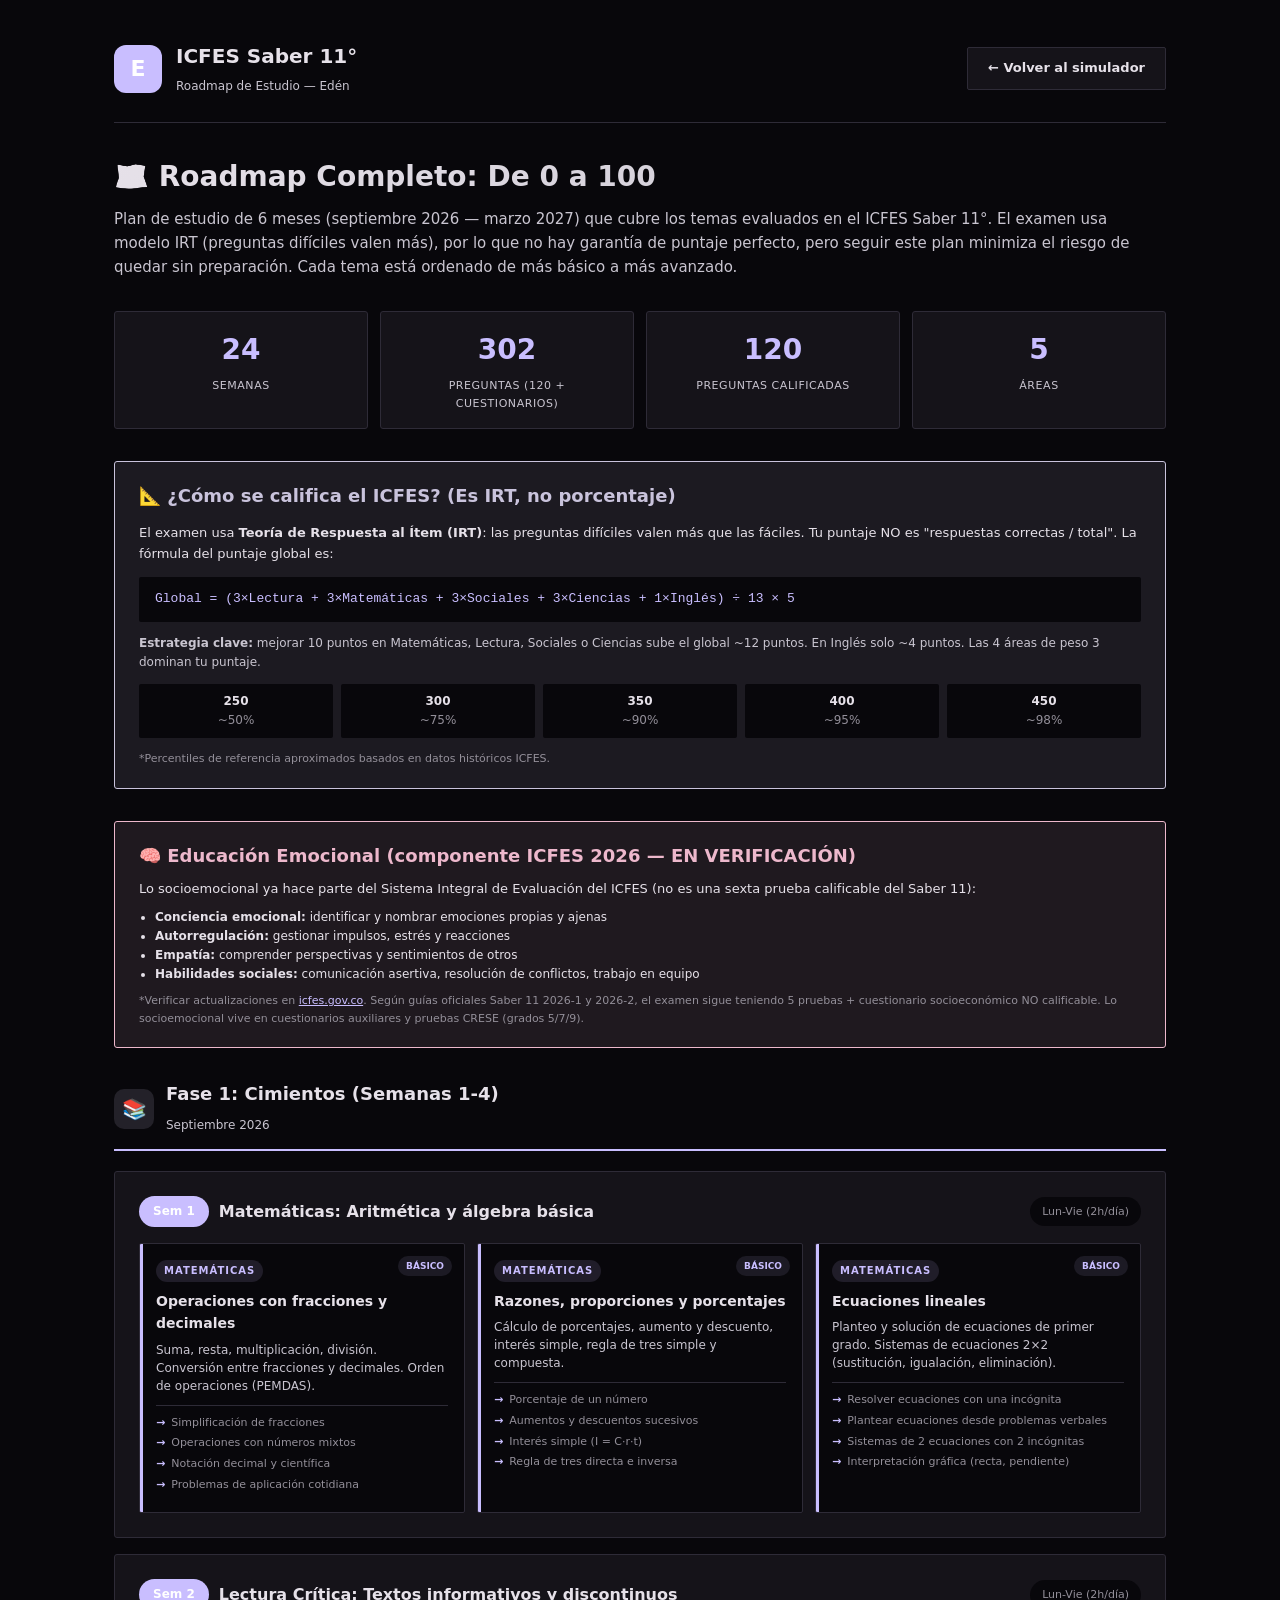
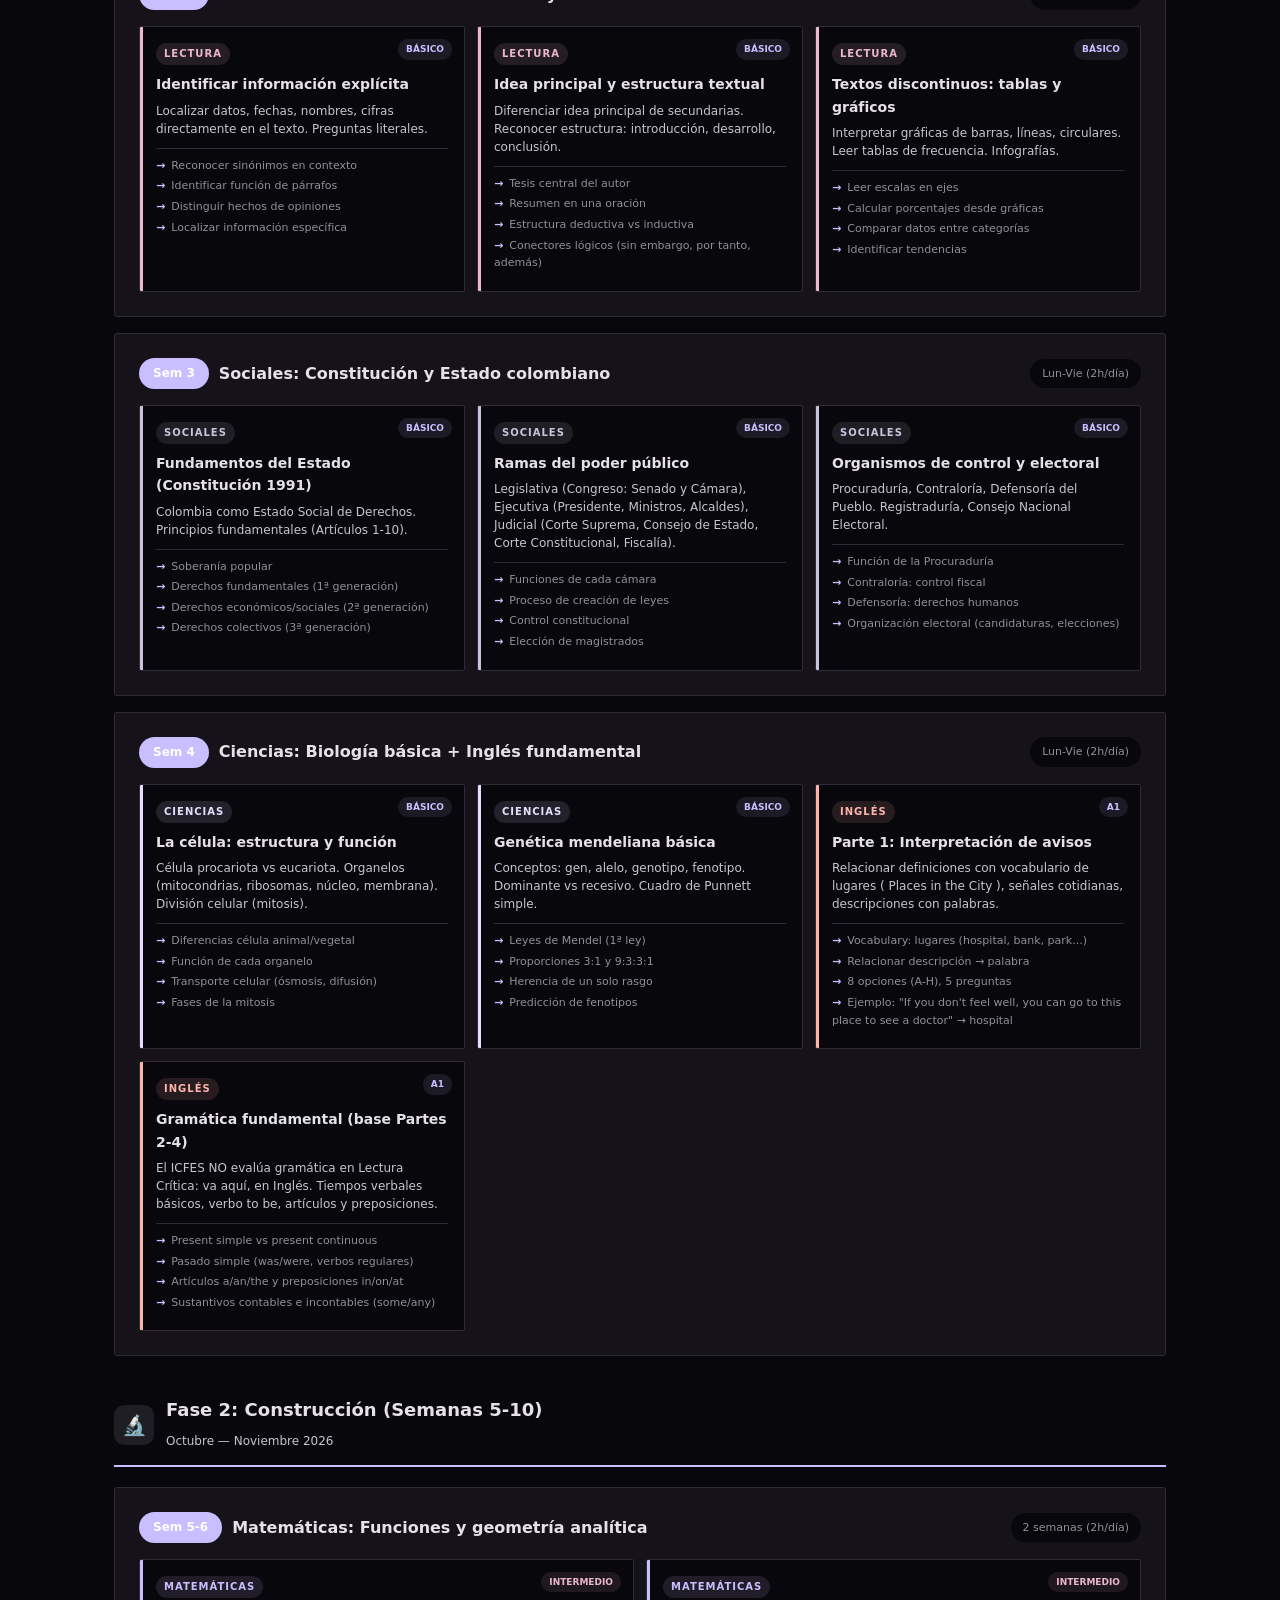
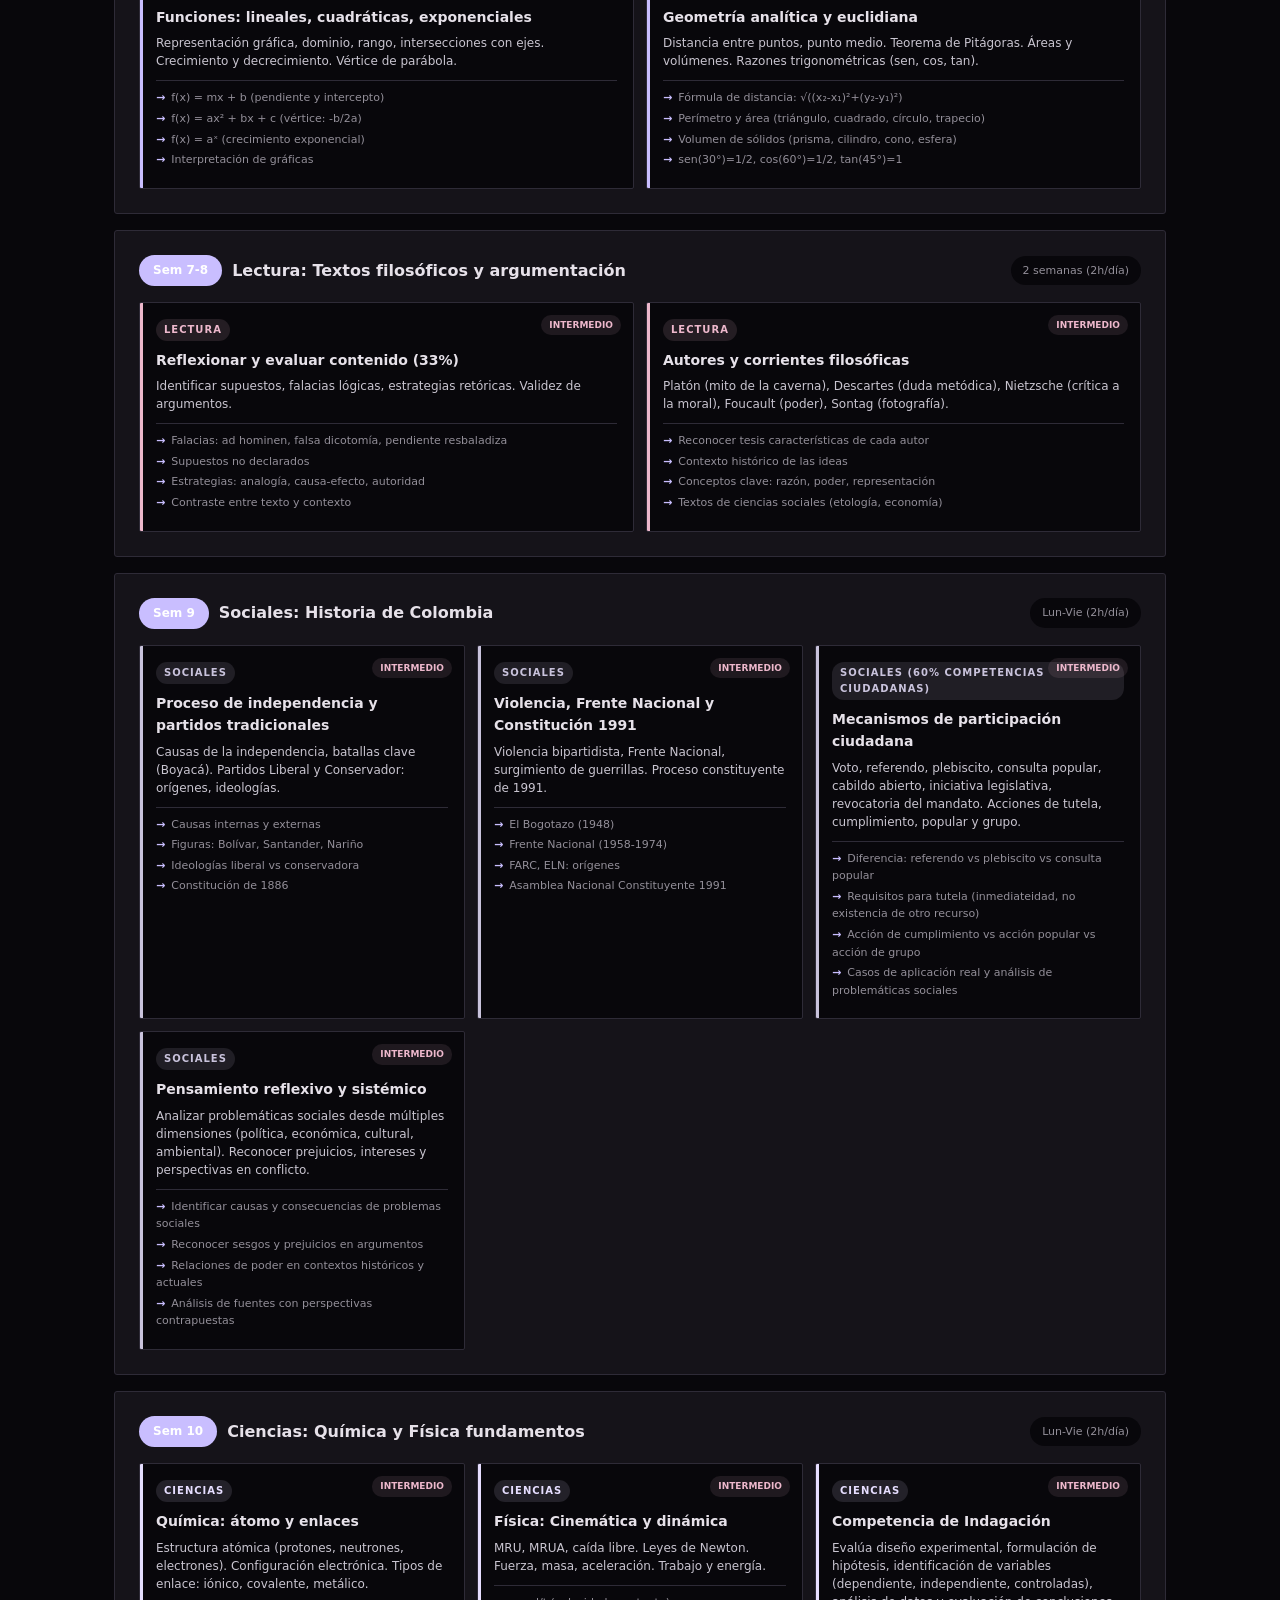
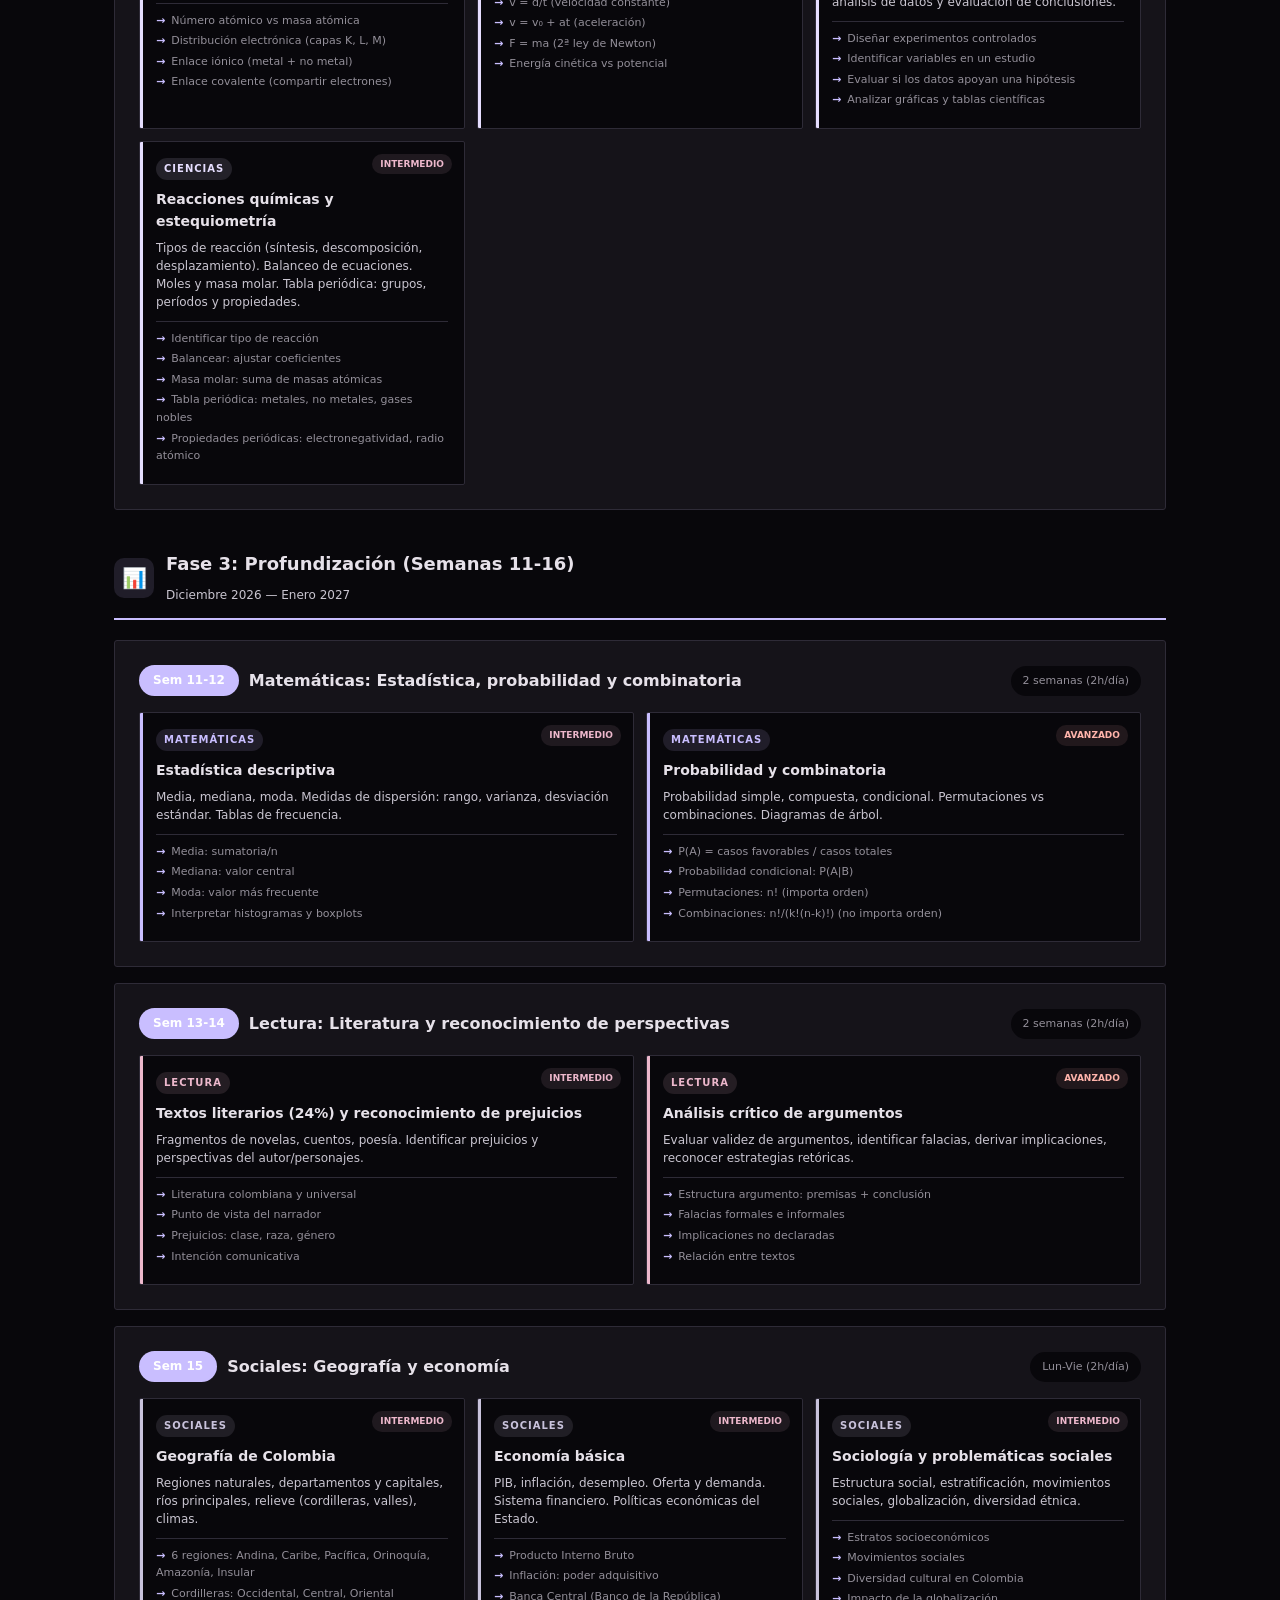
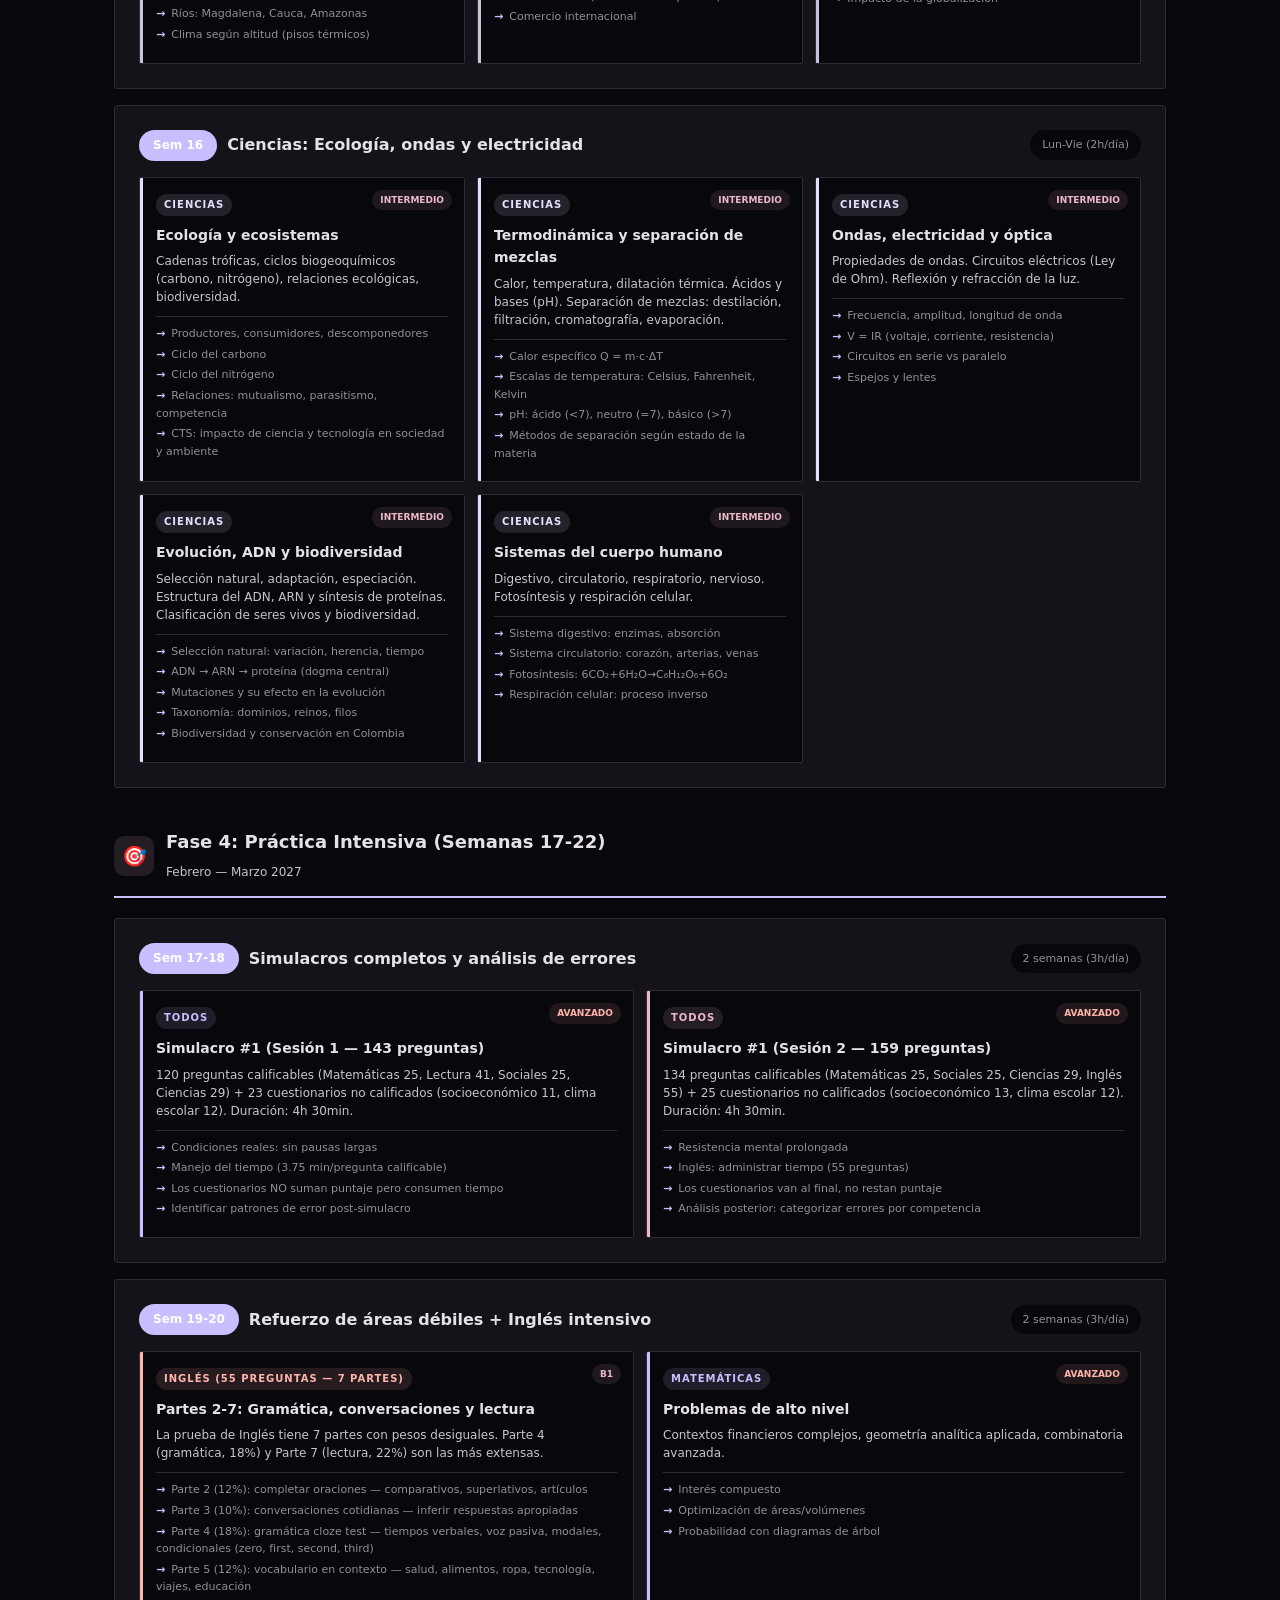
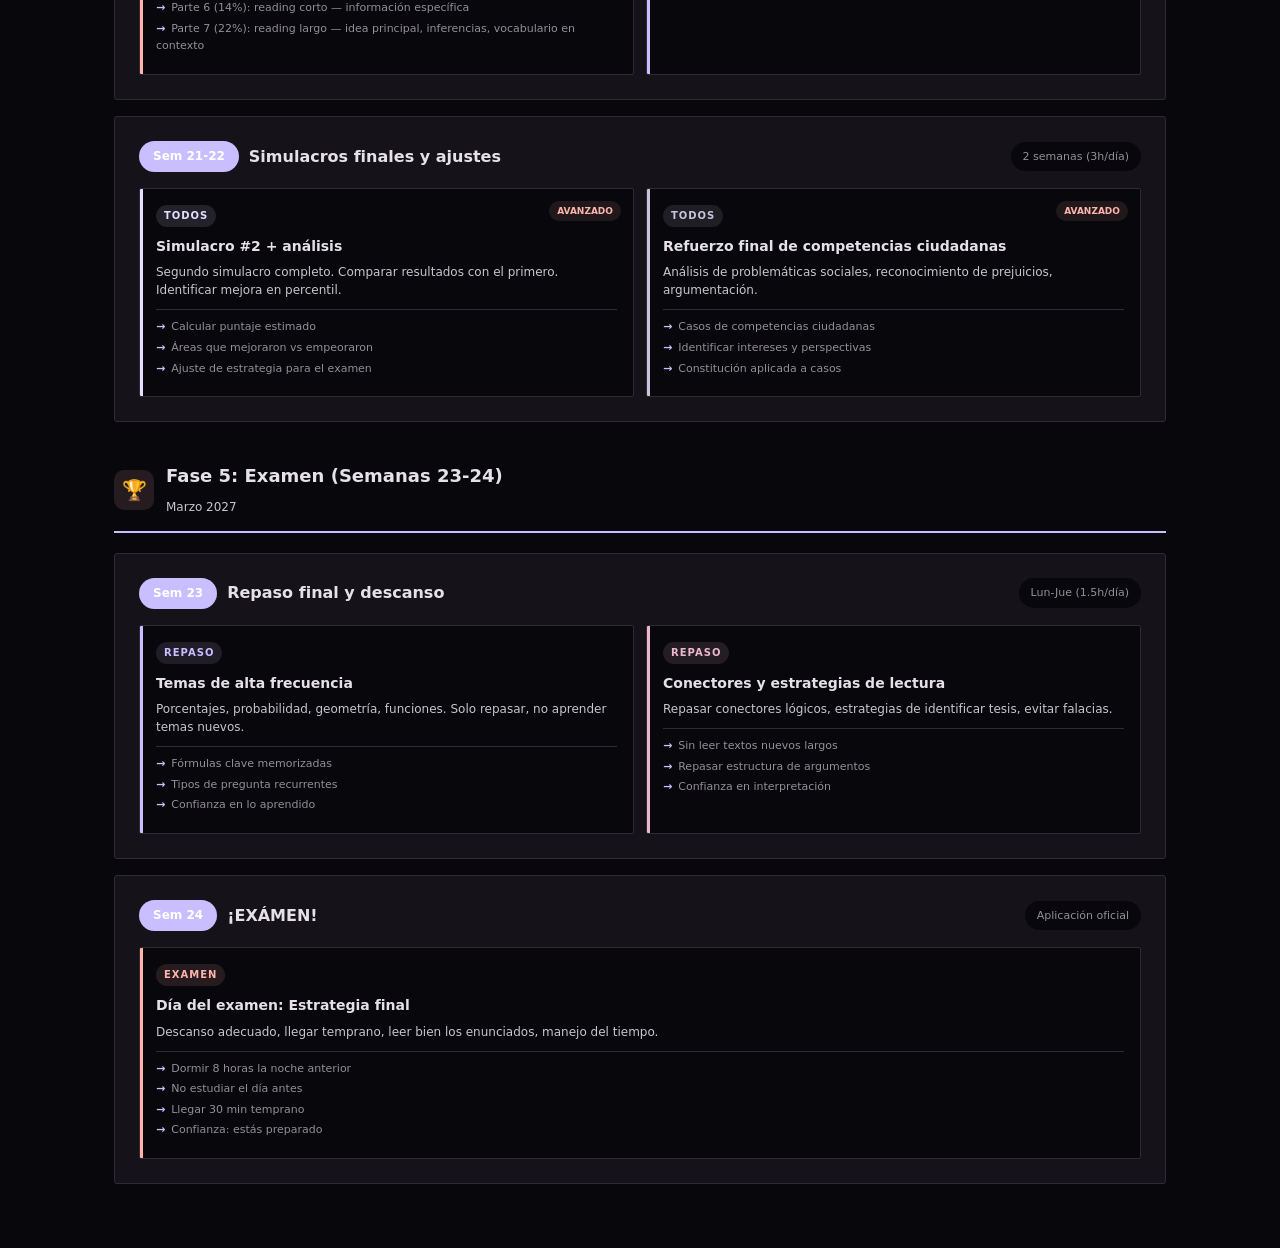
==== roadmap.html @ a4c5c351 "fix: auditoría académica completa (research) — banco 629→616, huecos cubiertos Banco (backup origina" ====
<!DOCTYPE html>
<html lang="es">
<head>
<meta charset="UTF-8">
<meta name="viewport" content="width=device-width, initial-scale=1.0">
<title>Roadmap ICFES Saber 11° — De 0 a 100 | Edén</title>
<style>
:root{--bg:#08070b;--bg-elevated:#100e14;--card:#151319;--card-hover:#1d1a24;--border:#2e2b37;--accent:#c9beff;--accent-hover:#e6deff;--text:#e6e1e9;--text-muted:#c9c5d0;--text-dim:#938f99;--success:#c9beff;--success-bg:rgba(201,190,255,.1);--danger:#ffb4ab;--danger-bg:rgba(255,180,171,.1);--warning:#edb8cc;--warning-bg:rgba(237,184,204,.1);--info:#c9c3dc;--info-bg:rgba(201,195,220,.1);--radius:3px;--radius-sm:2px;--transition:all .15s ease}
*{margin:0;padding:0;box-sizing:border-box}
body{font-family:-apple-system,BlinkMacSystemFont,'Segoe UI',system-ui,sans-serif;background:var(--bg);color:var(--text);line-height:1.6;min-height:100vh}
.container{max-width:1100px;margin:0 auto;padding:24px}
.header{display:flex;justify-content:space-between;align-items:center;padding:16px 0 24px;border-bottom:1px solid var(--border);margin-bottom:32px}
.logo{display:flex;align-items:center;gap:14px;cursor:pointer}
.logo:hover .logo-icon{transform:scale(1.05)}
.logo-icon{width:48px;height:48px;background:var(--accent);border-radius:12px;display:flex;align-items:center;justify-content:center;font-size:22px;font-weight:800;color:#fff;transition:var(--transition)}
.logo-text h1{font-size:20px;font-weight:700}
.logo-text span{font-size:12px;color:var(--text-muted)}
.home-btn{padding:10px 20px;border-radius:var(--radius-sm);background:var(--card);border:1px solid var(--border);color:var(--text);font-size:13px;font-weight:600;cursor:pointer;transition:var(--transition);text-decoration:none;display:inline-flex;align-items:center;gap:8px}
.home-btn:hover{border-color:var(--accent);background:var(--card-hover)}

h2{font-size:28px;font-weight:800;margin-bottom:8px;background:linear-gradient(135deg,var(--text),var(--text-muted));-webkit-background-clip:text;-webkit-text-fill-color:transparent;background-clip:text}
h3{font-size:18px;font-weight:700;margin-bottom:12px;display:flex;align-items:center;gap:8px}
h4{font-size:15px;font-weight:700;margin-bottom:8px;color:var(--accent)}

.subtitle{color:var(--text-muted);margin-bottom:32px;font-size:15px}

.stats-bar{display:grid;grid-template-columns:repeat(auto-fit,minmax(150px,1fr));gap:12px;margin-bottom:32px}
.stat{background:var(--card);border:1px solid var(--border);border-radius:var(--radius);padding:16px;text-align:center}
.stat .value{font-size:28px;font-weight:800;color:var(--accent)}
.stat .label{font-size:11px;color:var(--text-muted);text-transform:uppercase;letter-spacing:.05em;margin-top:4px}

.phase{margin-bottom:40px}
.phase-header{display:flex;align-items:center;gap:12px;margin-bottom:20px;padding-bottom:12px;border-bottom:2px solid var(--accent)}
.phase-icon{width:40px;height:40px;border-radius:10px;display:flex;align-items:center;justify-content:center;font-size:20px}
.phase-info h3{font-size:18px;margin-bottom:2px}
.phase-info .phase-date{font-size:12px;color:var(--text-muted)}

.week{background:var(--card);border:1px solid var(--border);border-radius:var(--radius);padding:24px;margin-bottom:16px;transition:var(--transition)}
.week:hover{border-color:var(--accent)}
.week-header{display:flex;justify-content:space-between;align-items:center;margin-bottom:16px}
.week-title{display:flex;align-items:center;gap:10px}
.week-num{background:var(--accent);color:#fff;padding:6px 14px;border-radius:20px;font-size:12px;font-weight:700}
.week-title h4{font-size:16px;color:var(--text);margin:0}
.week-days{font-size:11px;color:var(--text-dim);background:var(--bg);padding:6px 12px;border-radius:20px}

.topics-grid{display:grid;grid-template-columns:repeat(auto-fit,minmax(280px,1fr));gap:12px}
.topic{background:var(--bg);border:1px solid var(--border);border-radius:var(--radius-sm);padding:16px;position:relative;overflow:hidden}
.topic::before{content:'';position:absolute;top:0;left:0;width:3px;height:100%}
.topic.math::before{background:#c9beff}
.topic.lectura::before{background:#edb8cc}
.topic.sociales::before{background:#c9c3dc}
.topic.ciencias::before{background:#e6deff}
.topic.ingles::before{background:#ffb4ab}

.topic-header{display:flex;justify-content:space-between;align-items:center;margin-bottom:8px}
.topic-area{font-size:10px;font-weight:700;text-transform:uppercase;letter-spacing:.1em;padding:3px 8px;border-radius:12px}
.topic-area.math{background:rgba(201,190,255,.12);color:#c9beff}
.topic-area.lectura{background:rgba(237,184,204,.12);color:#edb8cc}
.topic-area.sociales{background:rgba(201,195,220,.12);color:#c9c3dc}
.topic-area.ciencias{background:rgba(230,222,255,.12);color:#e6deff}
.topic-area.ingles{background:rgba(255,180,171,.12);color:#ffb4ab}

.topic-title{font-size:14px;font-weight:600;margin-bottom:6px}
.topic-desc{font-size:12px;color:var(--text-muted);line-height:1.5;margin-bottom:10px}
.topic-skills{font-size:11px;color:var(--text-dim)}
.topic-skills li{margin-bottom:3px;list-style:none}
.topic-skills li::before{content:'•';color:var(--accent);margin-right:6px}

.level-badge{position:absolute;top:12px;right:12px;font-size:9px;font-weight:700;padding:3px 8px;border-radius:10px;text-transform:uppercase}
.level-1{background:var(--success-bg);color:var(--success)}
.level-2{background:var(--warning-bg);color:var(--warning)}
.level-3{background:var(--danger-bg);color:var(--danger)}

.skills-list{margin-top:8px;padding-top:8px;border-top:1px solid var(--border)}
.skills-list li{margin-bottom:3px;list-style:none;font-size:11px;color:var(--text-dim)}
.skills-list li::before{content:'→';color:var(--accent);margin-right:6px;font-weight:700}

.checkbox-group{display:flex;gap:8px;flex-wrap:wrap;margin-top:12px}
.checkbox-item{display:flex;align-items:center;gap:6px;font-size:11px;color:var(--text-muted);cursor:pointer;user-select:none}
.checkbox-item input{accent-color:var(--accent)}

@media(max-width:768px){
  .container{padding:16px}
  .header{flex-direction:column;gap:16px}
  .topics-grid{grid-template-columns:1fr}
  .week-header{flex-direction:column;align-items:flex-start;gap:8px}
}
</style>
</head>
<body>

<div class="container">
  <div class="header">
    <div class="logo" onclick="window.location.href='index.html'">
      <div class="logo-icon">E</div>
      <div class="logo-text">
        <h1>ICFES Saber 11°</h1>
        <span>Roadmap de Estudio — Edén</span>
      </div>
    </div>
    <a href="index.html" class="home-btn">← Volver al simulador</a>
  </div>

  <h2>🗺️ Roadmap Completo: De 0 a 100</h2>
  <p class="subtitle">Plan de estudio de 6 meses (septiembre 2026 — marzo 2027) que cubre los temas evaluados en el ICFES Saber 11°. El examen usa modelo IRT (preguntas difíciles valen más), por lo que no hay garantía de puntaje perfecto, pero seguir este plan minimiza el riesgo de quedar sin preparación. Cada tema está ordenado de más básico a más avanzado.</p>

  <div class="stats-bar">
    <div class="stat"><div class="value">24</div><div class="label">Semanas</div></div>
    <div class="stat"><div class="value">302</div><div class="label">Preguntas (120 + cuestionarios)</div></div>
    <div class="stat"><div class="value">120</div><div class="label">Preguntas calificadas</div></div>
    <div class="stat"><div class="value">5</div><div class="label">Áreas</div></div>
  </div>

  <!-- BANNER IRT + PONDERACIÓN -->
  <div style="background:var(--info-bg);border:1px solid var(--info);border-radius:var(--radius);padding:20px 24px;margin-bottom:32px">
    <h3 style="color:var(--info);margin-bottom:12px">📐 ¿Cómo se califica el ICFES? (Es IRT, no porcentaje)</h3>
    <p style="font-size:13px;color:var(--text);margin-bottom:12px">El examen usa <strong>Teoría de Respuesta al Ítem (IRT)</strong>: las preguntas difíciles valen más que las fáciles. Tu puntaje NO es "respuestas correctas / total". La fórmula del puntaje global es:</p>
    <code style="display:block;background:var(--bg);padding:12px 16px;border-radius:var(--radius-sm);font-size:13px;color:var(--accent);margin-bottom:12px">Global = (3×Lectura + 3×Matemáticas + 3×Sociales + 3×Ciencias + 1×Inglés) ÷ 13 × 5</code>
    <p style="font-size:12px;color:var(--text-muted);margin-bottom:12px"><strong>Estrategia clave:</strong> mejorar 10 puntos en Matemáticas, Lectura, Sociales o Ciencias sube el global ~12 puntos. En Inglés solo ~4 puntos. Las 4 áreas de peso 3 dominan tu puntaje.</p>
    <div style="display:grid;grid-template-columns:repeat(auto-fit,minmax(120px,1fr));gap:8px;font-size:12px">
      <div style="background:var(--bg);padding:8px;border-radius:var(--radius-sm);text-align:center"><strong>250</strong><br><span style="color:var(--text-dim)">~50%</span></div>
      <div style="background:var(--bg);padding:8px;border-radius:var(--radius-sm);text-align:center"><strong>300</strong><br><span style="color:var(--text-dim)">~75%</span></div>
      <div style="background:var(--bg);padding:8px;border-radius:var(--radius-sm);text-align:center"><strong>350</strong><br><span style="color:var(--text-dim)">~90%</span></div>
      <div style="background:var(--bg);padding:8px;border-radius:var(--radius-sm);text-align:center"><strong>400</strong><br><span style="color:var(--text-dim)">~95%</span></div>
      <div style="background:var(--bg);padding:8px;border-radius:var(--radius-sm);text-align:center"><strong>450</strong><br><span style="color:var(--text-dim)">~98%</span></div>
    </div>
    <p style="font-size:11px;color:var(--text-dim);margin-top:12px">*Percentiles de referencia aproximados basados en datos históricos ICFES.</p>
  </div>


  <!-- EDUCACIÓN EMOCIONAL 2026 -->
  <div style="background:var(--warning-bg);border:1px solid var(--warning);border-radius:var(--radius);padding:20px 24px;margin-bottom:32px">
    <h3 style="color:var(--warning);margin-bottom:8px">🧠 Educación Emocional (componente ICFES 2026 — EN VERIFICACIÓN)</h3>
    <p style="font-size:13px;color:var(--text);margin-bottom:8px">Lo socioemocional ya hace parte del Sistema Integral de Evaluación del ICFES (no es una sexta prueba calificable del Saber 11):</p>
    <ul style="font-size:12px;color:var(--text);margin-left:16px;margin-bottom:8px;list-style:disc">
      <li><strong>Conciencia emocional:</strong> identificar y nombrar emociones propias y ajenas</li>
      <li><strong>Autorregulación:</strong> gestionar impulsos, estrés y reacciones</li>
      <li><strong>Empatía:</strong> comprender perspectivas y sentimientos de otros</li>
      <li><strong>Habilidades sociales:</strong> comunicación asertiva, resolución de conflictos, trabajo en equipo</li>
    </ul>
    <p style="font-size:11px;color:var(--text-dim)">*Verificar actualizaciones en <a href="https://www.icfes.gov.co" style="color:var(--accent)" target="_blank">icfes.gov.co</a>. Según guías oficiales Saber 11 2026-1 y 2026-2, el examen sigue teniendo 5 pruebas + cuestionario socioeconómico NO calificable. Lo socioemocional vive en cuestionarios auxiliares y pruebas CRESE (grados 5/7/9).</p>
  </div>

  <!-- FASE 1 -->
  <div class="phase">
    <div class="phase-header">
      <div class="phase-icon" style="background:rgba(230,222,255,.12)">📚</div>
      <div class="phase-info">
        <h3>Fase 1: Cimientos (Semanas 1-4)</h3>
        <span class="phase-date">Septiembre 2026</span>
      </div>
    </div>

    <div class="week">
      <div class="week-header">
        <div class="week-title">
          <span class="week-num">Sem 1</span>
          <h4>Matemáticas: Aritmética y álgebra básica</h4>
        </div>
        <span class="week-days">Lun-Vie (2h/día)</span>
      </div>
      <div class="topics-grid">
        <div class="topic math">
          <span class="level-badge level-1">Básico</span>
          <div class="topic-header"><span class="topic-area math">Matemáticas</span></div>
          <div class="topic-title">Operaciones con fracciones y decimales</div>
          <div class="topic-desc">Suma, resta, multiplicación, división. Conversión entre fracciones y decimales. Orden de operaciones (PEMDAS).</div>
          <ul class="skills-list">
            <li>Simplificación de fracciones</li>
            <li>Operaciones con números mixtos</li>
            <li>Notación decimal y científica</li>
            <li>Problemas de aplicación cotidiana</li>
          </ul>
        </div>
        <div class="topic math">
          <span class="level-badge level-1">Básico</span>
          <div class="topic-header"><span class="topic-area math">Matemáticas</span></div>
          <div class="topic-title">Razones, proporciones y porcentajes</div>
          <div class="topic-desc">Cálculo de porcentajes, aumento y descuento, interés simple, regla de tres simple y compuesta.</div>
          <ul class="skills-list">
            <li>Porcentaje de un número</li>
            <li>Aumentos y descuentos sucesivos</li>
            <li>Interés simple (I = C·r·t)</li>
            <li>Regla de tres directa e inversa</li>
          </ul>
        </div>
        <div class="topic math">
          <span class="level-badge level-1">Básico</span>
          <div class="topic-header"><span class="topic-area math">Matemáticas</span></div>
          <div class="topic-title">Ecuaciones lineales</div>
          <div class="topic-desc">Planteo y solución de ecuaciones de primer grado. Sistemas de ecuaciones 2×2 (sustitución, igualación, eliminación).</div>
          <ul class="skills-list">
            <li>Resolver ecuaciones con una incógnita</li>
            <li>Plantear ecuaciones desde problemas verbales</li>
            <li>Sistemas de 2 ecuaciones con 2 incógnitas</li>
            <li>Interpretación gráfica (recta, pendiente)</li>
          </ul>
        </div>
      </div>
    </div>

    <div class="week">
      <div class="week-header">
        <div class="week-title">
          <span class="week-num">Sem 2</span>
          <h4>Lectura Crítica: Textos informativos y discontinuos</h4>
        </div>
        <span class="week-days">Lun-Vie (2h/día)</span>
      </div>
      <div class="topics-grid">
        <div class="topic lectura">
          <span class="level-badge level-1">Básico</span>
          <div class="topic-header"><span class="topic-area lectura">Lectura</span></div>
          <div class="topic-title">Identificar información explícita</div>
          <div class="topic-desc">Localizar datos, fechas, nombres, cifras directamente en el texto. Preguntas literales.</div>
          <ul class="skills-list">
            <li>Reconocer sinónimos en contexto</li>
            <li>Identificar función de párrafos</li>
            <li>Distinguir hechos de opiniones</li>
            <li>Localizar información específica</li>
          </ul>
        </div>
        <div class="topic lectura">
          <span class="level-badge level-1">Básico</span>
          <div class="topic-header"><span class="topic-area lectura">Lectura</span></div>
          <div class="topic-title">Idea principal y estructura textual</div>
          <div class="topic-desc">Diferenciar idea principal de secundarias. Reconocer estructura: introducción, desarrollo, conclusión.</div>
          <ul class="skills-list">
            <li>Tesis central del autor</li>
            <li>Resumen en una oración</li>
            <li>Estructura deductiva vs inductiva</li>
            <li>Conectores lógicos (sin embargo, por tanto, además)</li>
          </ul>
        </div>
        <div class="topic lectura">
          <span class="level-badge level-1">Básico</span>
          <div class="topic-header"><span class="topic-area lectura">Lectura</span></div>
          <div class="topic-title">Textos discontinuos: tablas y gráficos</div>
          <div class="topic-desc">Interpretar gráficas de barras, líneas, circulares. Leer tablas de frecuencia. Infografías.</div>
          <ul class="skills-list">
            <li>Leer escalas en ejes</li>
            <li>Calcular porcentajes desde gráficas</li>
            <li>Comparar datos entre categorías</li>
            <li>Identificar tendencias</li>
          </ul>
        </div>
      </div>
    </div>

    <div class="week">
      <div class="week-header">
        <div class="week-title">
          <span class="week-num">Sem 3</span>
          <h4>Sociales: Constitución y Estado colombiano</h4>
        </div>
        <span class="week-days">Lun-Vie (2h/día)</span>
      </div>
      <div class="topics-grid">
        <div class="topic sociales">
          <span class="level-badge level-1">Básico</span>
          <div class="topic-header"><span class="topic-area sociales">Sociales</span></div>
          <div class="topic-title">Fundamentos del Estado (Constitución 1991)</div>
          <div class="topic-desc">Colombia como Estado Social de Derechos. Principios fundamentales (Artículos 1-10).</div>
          <ul class="skills-list">
            <li>Soberanía popular</li>
            <li>Derechos fundamentales (1ª generación)</li>
            <li>Derechos económicos/sociales (2ª generación)</li>
            <li>Derechos colectivos (3ª generación)</li>
          </ul>
        </div>
        <div class="topic sociales">
          <span class="level-badge level-1">Básico</span>
          <div class="topic-header"><span class="topic-area sociales">Sociales</span></div>
          <div class="topic-title">Ramas del poder público</div>
          <div class="topic-desc">Legislativa (Congreso: Senado y Cámara), Ejecutiva (Presidente, Ministros, Alcaldes), Judicial (Corte Suprema, Consejo de Estado, Corte Constitucional, Fiscalía).</div>
          <ul class="skills-list">
            <li>Funciones de cada cámara</li>
            <li>Proceso de creación de leyes</li>
            <li>Control constitucional</li>
            <li>Elección de magistrados</li>
          </ul>
        </div>
        <div class="topic sociales">
          <span class="level-badge level-1">Básico</span>
          <div class="topic-header"><span class="topic-area sociales">Sociales</span></div>
          <div class="topic-title">Organismos de control y electoral</div>
          <div class="topic-desc">Procuraduría, Contraloría, Defensoría del Pueblo. Registraduría, Consejo Nacional Electoral.</div>
          <ul class="skills-list">
            <li>Función de la Procuraduría</li>
            <li>Contraloría: control fiscal</li>
            <li>Defensoría: derechos humanos</li>
            <li>Organización electoral (candidaturas, elecciones)</li>
          </ul>
        </div>
      </div>
    </div>

    <div class="week">
      <div class="week-header">
        <div class="week-title">
          <span class="week-num">Sem 4</span>
          <h4>Ciencias: Biología básica + Inglés fundamental</h4>
        </div>
        <span class="week-days">Lun-Vie (2h/día)</span>
      </div>
      <div class="topics-grid">
        <div class="topic ciencias">
          <span class="level-badge level-1">Básico</span>
          <div class="topic-header"><span class="topic-area ciencias">Ciencias</span></div>
          <div class="topic-title">La célula: estructura y función</div>
          <div class="topic-desc">Célula procariota vs eucariota. Organelos (mitocondrias, ribosomas, núcleo, membrana). División celular (mitosis).</div>
          <ul class="skills-list">
            <li>Diferencias célula animal/vegetal</li>
            <li>Función de cada organelo</li>
            <li>Transporte celular (ósmosis, difusión)</li>
            <li>Fases de la mitosis</li>
          </ul>
        </div>
        <div class="topic ciencias">
          <span class="level-badge level-1">Básico</span>
          <div class="topic-header"><span class="topic-area ciencias">Ciencias</span></div>
          <div class="topic-title">Genética mendeliana básica</div>
          <div class="topic-desc">Conceptos: gen, alelo, genotipo, fenotipo. Dominante vs recesivo. Cuadro de Punnett simple.</div>
          <ul class="skills-list">
            <li>Leyes de Mendel (1ª ley)</li>
            <li>Proporciones 3:1 y 9:3:3:1</li>
            <li>Herencia de un solo rasgo</li>
            <li>Predicción de fenotipos</li>
          </ul>
        </div>
        <div class="topic ingles">
          <span class="level-badge level-1">A1</span>
          <div class="topic-header"><span class="topic-area ingles">Inglés</span></div>
          <div class="topic-title">Parte 1: Interpretación de avisos</div>
          <div class="topic-desc">Relacionar definiciones con vocabulario de lugares ( Places in the City ), señales cotidianas, descripciones con palabras.</div>
          <ul class="skills-list">
            <li>Vocabulary: lugares (hospital, bank, park...)</li>
            <li>Relacionar descripción → palabra</li>
            <li>8 opciones (A-H), 5 preguntas</li>
            <li>Ejemplo: "If you don't feel well, you can go to this place to see a doctor" → hospital</li>
          </ul>
        </div>
        <div class="topic ingles">
          <span class="level-badge level-1">A1</span>
          <div class="topic-header"><span class="topic-area ingles">Inglés</span></div>
          <div class="topic-title">Gramática fundamental (base Partes 2-4)</div>
          <div class="topic-desc">El ICFES NO evalúa gramática en Lectura Crítica: va aquí, en Inglés. Tiempos verbales básicos, verbo to be, artículos y preposiciones.</div>
          <ul class="skills-list">
            <li>Present simple vs present continuous</li>
            <li>Pasado simple (was/were, verbos regulares)</li>
            <li>Artículos a/an/the y preposiciones in/on/at</li>
            <li>Sustantivos contables e incontables (some/any)</li>
          </ul>
        </div>
      </div>
    </div>
  </div>

  <!-- FASE 2 -->
  <div class="phase">
    <div class="phase-header">
      <div class="phase-icon" style="background:rgba(201,195,220,.12)">🔬</div>
      <div class="phase-info">
        <h3>Fase 2: Construcción (Semanas 5-10)</h3>
        <span class="phase-date">Octubre — Noviembre 2026</span>
      </div>
    </div>

    <div class="week">
      <div class="week-header">
        <div class="week-title">
          <span class="week-num">Sem 5-6</span>
          <h4>Matemáticas: Funciones y geometría analítica</h4>
        </div>
        <span class="week-days">2 semanas (2h/día)</span>
      </div>
      <div class="topics-grid">
        <div class="topic math">
          <span class="level-badge level-2">Intermedio</span>
          <div class="topic-header"><span class="topic-area math">Matemáticas</span></div>
          <div class="topic-title">Funciones: lineales, cuadráticas, exponenciales</div>
          <div class="topic-desc">Representación gráfica, dominio, rango, intersecciones con ejes. Crecimiento y decrecimiento. Vértice de parábola.</div>
          <ul class="skills-list">
            <li>f(x) = mx + b (pendiente y intercepto)</li>
            <li>f(x) = ax² + bx + c (vértice: -b/2a)</li>
            <li>f(x) = aˣ (crecimiento exponencial)</li>
            <li>Interpretación de gráficas</li>
          </ul>
        </div>
        <div class="topic math">
          <span class="level-badge level-2">Intermedio</span>
          <div class="topic-header"><span class="topic-area math">Matemáticas</span></div>
          <div class="topic-title">Geometría analítica y euclidiana</div>
          <div class="topic-desc">Distancia entre puntos, punto medio. Teorema de Pitágoras. Áreas y volúmenes. Razones trigonométricas (sen, cos, tan).</div>
          <ul class="skills-list">
            <li>Fórmula de distancia: √((x₂-x₁)²+(y₂-y₁)²)</li>
            <li>Perímetro y área (triángulo, cuadrado, círculo, trapecio)</li>
            <li>Volumen de sólidos (prisma, cilindro, cono, esfera)</li>
            <li>sen(30°)=1/2, cos(60°)=1/2, tan(45°)=1</li>
          </ul>
        </div>
      </div>
    </div>

    <div class="week">
      <div class="week-header">
        <div class="week-title">
          <span class="week-num">Sem 7-8</span>
          <h4>Lectura: Textos filosóficos y argumentación</h4>
        </div>
        <span class="week-days">2 semanas (2h/día)</span>
      </div>
      <div class="topics-grid">
        <div class="topic lectura">
          <span class="level-badge level-2">Intermedio</span>
          <div class="topic-header"><span class="topic-area lectura">Lectura</span></div>
          <div class="topic-title">Reflexionar y evaluar contenido (33%)</div>
          <div class="topic-desc">Identificar supuestos, falacias lógicas, estrategias retóricas. Validez de argumentos.</div>
          <ul class="skills-list">
            <li>Falacias: ad hominen, falsa dicotomía, pendiente resbaladiza</li>
            <li>Supuestos no declarados</li>
            <li>Estrategias: analogía, causa-efecto, autoridad</li>
            <li>Contraste entre texto y contexto</li>
          </ul>
        </div>
        <div class="topic lectura">
          <span class="level-badge level-2">Intermedio</span>
          <div class="topic-header"><span class="topic-area lectura">Lectura</span></div>
          <div class="topic-title">Autores y corrientes filosóficas</div>
          <div class="topic-desc">Platón (mito de la caverna), Descartes (duda metódica), Nietzsche (crítica a la moral), Foucault (poder), Sontag (fotografía).</div>
          <ul class="skills-list">
            <li>Reconocer tesis características de cada autor</li>
            <li>Contexto histórico de las ideas</li>
            <li>Conceptos clave: razón, poder, representación</li>
            <li>Textos de ciencias sociales (etología, economía)</li>
          </ul>
        </div>
      </div>
    </div>

    <div class="week">
      <div class="week-header">
        <div class="week-title">
          <span class="week-num">Sem 9</span>
          <h4>Sociales: Historia de Colombia</h4>
        </div>
        <span class="week-days">Lun-Vie (2h/día)</span>
      </div>
      <div class="topics-grid">
        <div class="topic sociales">
          <span class="level-badge level-2">Intermedio</span>
          <div class="topic-header"><span class="topic-area sociales">Sociales</span></div>
          <div class="topic-title">Proceso de independencia y partidos tradicionales</div>
          <div class="topic-desc">Causas de la independencia, batallas clave (Boyacá). Partidos Liberal y Conservador: orígenes, ideologías.</div>
          <ul class="skills-list">
            <li>Causas internas y externas</li>
            <li>Figuras: Bolívar, Santander, Nariño</li>
            <li>Ideologías liberal vs conservadora</li>
            <li>Constitución de 1886</li>
          </ul>
        </div>
        <div class="topic sociales">
          <span class="level-badge level-2">Intermedio</span>
          <div class="topic-header"><span class="topic-area sociales">Sociales</span></div>
          <div class="topic-title">Violencia, Frente Nacional y Constitución 1991</div>
          <div class="topic-desc">Violencia bipartidista, Frente Nacional, surgimiento de guerrillas. Proceso constituyente de 1991.</div>
          <ul class="skills-list">
            <li>El Bogotazo (1948)</li>
            <li>Frente Nacional (1958-1974)</li>
            <li>FARC, ELN: orígenes</li>
            <li>Asamblea Nacional Constituyente 1991</li>
          </ul>
        </div>
        <div class="topic sociales">
          <span class="level-badge level-2">Intermedio</span>
          <div class="topic-header"><span class="topic-area sociales">Sociales (60% competencias ciudadanas)</span></div>
          <div class="topic-title">Mecanismos de participación ciudadana</div>
          <div class="topic-desc">Voto, referendo, plebiscito, consulta popular, cabildo abierto, iniciativa legislativa, revocatoria del mandato. Acciones de tutela, cumplimiento, popular y grupo.</div>
          <ul class="skills-list">
            <li>Diferencia: referendo vs plebiscito vs consulta popular</li>
            <li>Requisitos para tutela (inmediateidad, no existencia de otro recurso)</li>
            <li>Acción de cumplimiento vs acción popular vs acción de grupo</li>
            <li>Casos de aplicación real y análisis de problemáticas sociales</li>
          </ul>
        </div>
        <div class="topic sociales">
          <span class="level-badge level-2">Intermedio</span>
          <div class="topic-header"><span class="topic-area sociales">Sociales</span></div>
          <div class="topic-title">Pensamiento reflexivo y sistémico</div>
          <div class="topic-desc">Analizar problemáticas sociales desde múltiples dimensiones (política, económica, cultural, ambiental). Reconocer prejuicios, intereses y perspectivas en conflicto.</div>
          <ul class="skills-list">
            <li>Identificar causas y consecuencias de problemas sociales</li>
            <li>Reconocer sesgos y prejuicios en argumentos</li>
            <li>Relaciones de poder en contextos históricos y actuales</li>
            <li>Análisis de fuentes con perspectivas contrapuestas</li>
          </ul>
        </div>
      </div>
    </div>

    <div class="week">
      <div class="week-header">
        <div class="week-title">
          <span class="week-num">Sem 10</span>
          <h4>Ciencias: Química y Física fundamentos</h4>
        </div>
        <span class="week-days">Lun-Vie (2h/día)</span>
      </div>
      <div class="topics-grid">
        <div class="topic ciencias">
          <span class="level-badge level-2">Intermedio</span>
          <div class="topic-header"><span class="topic-area ciencias">Ciencias</span></div>
          <div class="topic-title">Química: átomo y enlaces</div>
          <div class="topic-desc">Estructura atómica (protones, neutrones, electrones). Configuración electrónica. Tipos de enlace: iónico, covalente, metálico.</div>
          <ul class="skills-list">
            <li>Número atómico vs masa atómica</li>
            <li>Distribución electrónica (capas K, L, M)</li>
            <li>Enlace iónico (metal + no metal)</li>
            <li>Enlace covalente (compartir electrones)</li>
          </ul>
        </div>
        <div class="topic ciencias">
          <span class="level-badge level-2">Intermedio</span>
          <div class="topic-header"><span class="topic-area ciencias">Ciencias</span></div>
          <div class="topic-title">Física: Cinemática y dinámica</div>
          <div class="topic-desc">MRU, MRUA, caída libre. Leyes de Newton. Fuerza, masa, aceleración. Trabajo y energía.</div>
          <ul class="skills-list">
            <li>v = d/t (velocidad constante)</li>
            <li>v = v₀ + at (aceleración)</li>
            <li>F = ma (2ª ley de Newton)</li>
            <li>Energía cinética vs potencial</li>
          </ul>
        </div>
        <div class="topic ciencias">
          <span class="level-badge level-2">Intermedio</span>
          <div class="topic-header"><span class="topic-area ciencias">Ciencias</span></div>
          <div class="topic-title">Competencia de Indagación</div>
          <div class="topic-desc">Evalúa diseño experimental, formulación de hipótesis, identificación de variables (dependiente, independiente, controladas), análisis de datos y evaluación de conclusiones.</div>
          <ul class="skills-list">
            <li>Diseñar experimentos controlados</li>
            <li>Identificar variables en un estudio</li>
            <li>Evaluar si los datos apoyan una hipótesis</li>
            <li>Analizar gráficas y tablas científicas</li>
          </ul>
        </div>
        <div class="topic ciencias">
          <span class="level-badge level-2">Intermedio</span>
          <div class="topic-header"><span class="topic-area ciencias">Ciencias</span></div>
          <div class="topic-title">Reacciones químicas y estequiometría</div>
          <div class="topic-desc">Tipos de reacción (síntesis, descomposición, desplazamiento). Balanceo de ecuaciones. Moles y masa molar. Tabla periódica: grupos, períodos y propiedades.</div>
          <ul class="skills-list">
            <li>Identificar tipo de reacción</li>
            <li>Balancear: ajustar coeficientes</li>
            <li>Masa molar: suma de masas atómicas</li>
            <li>Tabla periódica: metales, no metales, gases nobles</li>
            <li>Propiedades periódicas: electronegatividad, radio atómico</li>
          </ul>
        </div>
      </div>
    </div>
  </div>

  <!-- FASE 3 -->
  <div class="phase">
    <div class="phase-header">
      <div class="phase-icon" style="background:rgba(201,190,255,.12)">📊</div>
      <div class="phase-info">
        <h3>Fase 3: Profundización (Semanas 11-16)</h3>
        <span class="phase-date">Diciembre 2026 — Enero 2027</span>
      </div>
    </div>

    <div class="week">
      <div class="week-header">
        <div class="week-title">
          <span class="week-num">Sem 11-12</span>
          <h4>Matemáticas: Estadística, probabilidad y combinatoria</h4>
        </div>
        <span class="week-days">2 semanas (2h/día)</span>
      </div>
      <div class="topics-grid">
        <div class="topic math">
          <span class="level-badge level-2">Intermedio</span>
          <div class="topic-header"><span class="topic-area math">Matemáticas</span></div>
          <div class="topic-title">Estadística descriptiva</div>
          <div class="topic-desc">Media, mediana, moda. Medidas de dispersión: rango, varianza, desviación estándar. Tablas de frecuencia.</div>
          <ul class="skills-list">
            <li>Media: sumatoria/n</li>
            <li>Mediana: valor central</li>
            <li>Moda: valor más frecuente</li>
            <li>Interpretar histogramas y boxplots</li>
          </ul>
        </div>
        <div class="topic math">
          <span class="level-badge level-3">Avanzado</span>
          <div class="topic-header"><span class="topic-area math">Matemáticas</span></div>
          <div class="topic-title">Probabilidad y combinatoria</div>
          <div class="topic-desc">Probabilidad simple, compuesta, condicional. Permutaciones vs combinaciones. Diagramas de árbol.</div>
          <ul class="skills-list">
            <li>P(A) = casos favorables / casos totales</li>
            <li>Probabilidad condicional: P(A|B)</li>
            <li>Permutaciones: n! (importa orden)</li>
            <li>Combinaciones: n!/(k!(n-k)!) (no importa orden)</li>
          </ul>
        </div>
      </div>
    </div>

    <div class="week">
      <div class="week-header">
        <div class="week-title">
          <span class="week-num">Sem 13-14</span>
          <h4>Lectura: Literatura y reconocimiento de perspectivas</h4>
        </div>
        <span class="week-days">2 semanas (2h/día)</span>
      </div>
      <div class="topics-grid">
        <div class="topic lectura">
          <span class="level-badge level-2">Intermedio</span>
          <div class="topic-header"><span class="topic-area lectura">Lectura</span></div>
          <div class="topic-title">Textos literarios (24%) y reconocimiento de prejuicios</div>
          <div class="topic-desc">Fragmentos de novelas, cuentos, poesía. Identificar prejuicios y perspectivas del autor/personajes.</div>
          <ul class="skills-list">
            <li>Literatura colombiana y universal</li>
            <li>Punto de vista del narrador</li>
            <li>Prejuicios: clase, raza, género</li>
            <li>Intención comunicativa</li>
          </ul>
        </div>
        <div class="topic lectura">
          <span class="level-badge level-3">Avanzado</span>
          <div class="topic-header"><span class="topic-area lectura">Lectura</span></div>
          <div class="topic-title">Análisis crítico de argumentos</div>
          <div class="topic-desc">Evaluar validez de argumentos, identificar falacias, derivar implicaciones, reconocer estrategias retóricas.</div>
          <ul class="skills-list">
            <li>Estructura argumento: premisas + conclusión</li>
            <li>Falacias formales e informales</li>
            <li>Implicaciones no declaradas</li>
            <li>Relación entre textos</li>
          </ul>
        </div>
      </div>
    </div>

    <div class="week">
      <div class="week-header">
        <div class="week-title">
          <span class="week-num">Sem 15</span>
          <h4>Sociales: Geografía y economía</h4>
        </div>
        <span class="week-days">Lun-Vie (2h/día)</span>
      </div>
      <div class="topics-grid">
        <div class="topic sociales">
          <span class="level-badge level-2">Intermedio</span>
          <div class="topic-header"><span class="topic-area sociales">Sociales</span></div>
          <div class="topic-title">Geografía de Colombia</div>
          <div class="topic-desc">Regiones naturales, departamentos y capitales, ríos principales, relieve (cordilleras, valles), climas.</div>
          <ul class="skills-list">
            <li>6 regiones: Andina, Caribe, Pacífica, Orinoquía, Amazonía, Insular</li>
            <li>Cordilleras: Occidental, Central, Oriental</li>
            <li>Ríos: Magdalena, Cauca, Amazonas</li>
            <li>Clima según altitud (pisos térmicos)</li>
          </ul>
        </div>
        <div class="topic sociales">
          <span class="level-badge level-2">Intermedio</span>
          <div class="topic-header"><span class="topic-area sociales">Sociales</span></div>
          <div class="topic-title">Economía básica</div>
          <div class="topic-desc">PIB, inflación, desempleo. Oferta y demanda. Sistema financiero. Políticas económicas del Estado.</div>
          <ul class="skills-list">
            <li>Producto Interno Bruto</li>
            <li>Inflación: poder adquisitivo</li>
            <li>Banca Central (Banco de la República)</li>
            <li>Comercio internacional</li>
          </ul>
        </div>
        <div class="topic sociales">
          <span class="level-badge level-2">Intermedio</span>
          <div class="topic-header"><span class="topic-area sociales">Sociales</span></div>
          <div class="topic-title">Sociología y problemáticas sociales</div>
          <div class="topic-desc">Estructura social, estratificación, movimientos sociales, globalización, diversidad étnica.</div>
          <ul class="skills-list">
            <li>Estratos socioeconómicos</li>
            <li>Movimientos sociales</li>
            <li>Diversidad cultural en Colombia</li>
            <li>Impacto de la globalización</li>
          </ul>
        </div>
      </div>
    </div>

    <div class="week">
      <div class="week-header">
        <div class="week-title">
          <span class="week-num">Sem 16</span>
          <h4>Ciencias: Ecología, ondas y electricidad</h4>
        </div>
        <span class="week-days">Lun-Vie (2h/día)</span>
      </div>
      <div class="topics-grid">
        <div class="topic ciencias">
          <span class="level-badge level-2">Intermedio</span>
          <div class="topic-header"><span class="topic-area ciencias">Ciencias</span></div>
          <div class="topic-title">Ecología y ecosistemas</div>
          <div class="topic-desc">Cadenas tróficas, ciclos biogeoquímicos (carbono, nitrógeno), relaciones ecológicas, biodiversidad.</div>
          <ul class="skills-list">
            <li>Productores, consumidores, descomponedores</li>
            <li>Ciclo del carbono</li>
            <li>Ciclo del nitrógeno</li>
            <li>Relaciones: mutualismo, parasitismo, competencia</li>
            <li>CTS: impacto de ciencia y tecnología en sociedad y ambiente</li>
          </ul>
        </div>
        <div class="topic ciencias">
          <span class="level-badge level-2">Intermedio</span>
          <div class="topic-header"><span class="topic-area ciencias">Ciencias</span></div>
          <div class="topic-title">Termodinámica y separación de mezclas</div>
          <div class="topic-desc">Calor, temperatura, dilatación térmica. Ácidos y bases (pH). Separación de mezclas: destilación, filtración, cromatografía, evaporación.</div>
          <ul class="skills-list">
            <li>Calor específico Q = m·c·ΔT</li>
            <li>Escalas de temperatura: Celsius, Fahrenheit, Kelvin</li>
            <li>pH: ácido (&lt;7), neutro (=7), básico (&gt;7)</li>
            <li>Métodos de separación según estado de la materia</li>
          </ul>
        </div>
        <div class="topic ciencias">
          <span class="level-badge level-2">Intermedio</span>
          <div class="topic-header"><span class="topic-area ciencias">Ciencias</span></div>
          <div class="topic-title">Ondas, electricidad y óptica</div>
          <div class="topic-desc">Propiedades de ondas. Circuitos eléctricos (Ley de Ohm). Reflexión y refracción de la luz.</div>
          <ul class="skills-list">
            <li>Frecuencia, amplitud, longitud de onda</li>
            <li>V = IR (voltaje, corriente, resistencia)</li>
            <li>Circuitos en serie vs paralelo</li>
            <li>Espejos y lentes</li>
          </ul>
        </div>
        <div class="topic ciencias">
          <span class="level-badge level-2">Intermedio</span>
          <div class="topic-header"><span class="topic-area ciencias">Ciencias</span></div>
          <div class="topic-title">Evolución, ADN y biodiversidad</div>
          <div class="topic-desc">Selección natural, adaptación, especiación. Estructura del ADN, ARN y síntesis de proteínas. Clasificación de seres vivos y biodiversidad.</div>
          <ul class="skills-list">
            <li>Selección natural: variación, herencia, tiempo</li>
            <li>ADN → ARN → proteína (dogma central)</li>
            <li>Mutaciones y su efecto en la evolución</li>
            <li>Taxonomía: dominios, reinos, filos</li>
            <li>Biodiversidad y conservación en Colombia</li>
          </ul>
        </div>
        <div class="topic ciencias">
          <span class="level-badge level-2">Intermedio</span>
          <div class="topic-header"><span class="topic-area ciencias">Ciencias</span></div>
          <div class="topic-title">Sistemas del cuerpo humano</div>
          <div class="topic-desc">Digestivo, circulatorio, respiratorio, nervioso. Fotosíntesis y respiración celular.</div>
          <ul class="skills-list">
            <li>Sistema digestivo: enzimas, absorción</li>
            <li>Sistema circulatorio: corazón, arterias, venas</li>
            <li>Fotosíntesis: 6CO₂+6H₂O→C₆H₁₂O₆+6O₂</li>
            <li>Respiración celular: proceso inverso</li>
          </ul>
        </div>
      </div>
    </div>
  </div>

  <!-- FASE 4 -->
  <div class="phase">
    <div class="phase-header">
      <div class="phase-icon" style="background:rgba(237,184,204,.12)">🎯</div>
      <div class="phase-info">
        <h3>Fase 4: Práctica Intensiva (Semanas 17-22)</h3>
        <span class="phase-date">Febrero — Marzo 2027</span>
      </div>
    </div>

    <div class="week">
      <div class="week-header">
        <div class="week-title">
          <span class="week-num">Sem 17-18</span>
          <h4>Simulacros completos y análisis de errores</h4>
        </div>
        <span class="week-days">2 semanas (3h/día)</span>
      </div>
      <div class="topics-grid">
        <div class="topic math">
          <span class="level-badge level-3">Avanzado</span>
          <div class="topic-header"><span class="topic-area math">Todos</span></div>
          <div class="topic-title">Simulacro #1 (Sesión 1 — 143 preguntas)</div>
          <div class="topic-desc">120 preguntas calificables (Matemáticas 25, Lectura 41, Sociales 25, Ciencias 29) + 23 cuestionarios no calificados (socioeconómico 11, clima escolar 12). Duración: 4h 30min.</div>
          <ul class="skills-list">
            <li>Condiciones reales: sin pausas largas</li>
            <li>Manejo del tiempo (3.75 min/pregunta calificable)</li>
            <li>Los cuestionarios NO suman puntaje pero consumen tiempo</li>
            <li>Identificar patrones de error post-simulacro</li>
          </ul>
        </div>
        <div class="topic lectura">
          <span class="level-badge level-3">Avanzado</span>
          <div class="topic-header"><span class="topic-area lectura">Todos</span></div>
          <div class="topic-title">Simulacro #1 (Sesión 2 — 159 preguntas)</div>
          <div class="topic-desc">134 preguntas calificables (Matemáticas 25, Sociales 25, Ciencias 29, Inglés 55) + 25 cuestionarios no calificados (socioeconómico 13, clima escolar 12). Duración: 4h 30min.</div>
          <ul class="skills-list">
            <li>Resistencia mental prolongada</li>
            <li>Inglés: administrar tiempo (55 preguntas)</li>
            <li>Los cuestionarios van al final, no restan puntaje</li>
            <li>Análisis posterior: categorizar errores por competencia</li>
          </ul>
        </div>
      </div>
    </div>

    <div class="week">
      <div class="week-header">
        <div class="week-title">
          <span class="week-num">Sem 19-20</span>
          <h4>Refuerzo de áreas débiles + Inglés intensivo</h4>
        </div>
        <span class="week-days">2 semanas (3h/día)</span>
      </div>
      <div class="topics-grid">
        <div class="topic ingles">
          <span class="level-badge level-2">B1</span>
          <div class="topic-header"><span class="topic-area ingles">Inglés (55 preguntas — 7 partes)</span></div>
          <div class="topic-title">Partes 2-7: Gramática, conversaciones y lectura</div>
          <div class="topic-desc">La prueba de Inglés tiene 7 partes con pesos desiguales. Parte 4 (gramática, 18%) y Parte 7 (lectura, 22%) son las más extensas.</div>
          <ul class="skills-list">
            <li>Parte 2 (12%): completar oraciones — comparativos, superlativos, artículos</li>
            <li>Parte 3 (10%): conversaciones cotidianas — inferir respuestas apropiadas</li>
            <li>Parte 4 (18%): gramática cloze test — tiempos verbales, voz pasiva, modales, condicionales (zero, first, second, third)</li>
            <li>Parte 5 (12%): vocabulario en contexto — salud, alimentos, ropa, tecnología, viajes, educación</li>
            <li>Parte 6 (14%): reading corto — información específica</li>
            <li>Parte 7 (22%): reading largo — idea principal, inferencias, vocabulario en contexto</li>
          </ul>
        </div>
        <div class="topic math">
          <span class="level-badge level-3">Avanzado</span>
          <div class="topic-header"><span class="topic-area math">Matemáticas</span></div>
          <div class="topic-title">Problemas de alto nivel</div>
          <div class="topic-desc">Contextos financieros complejos, geometría analítica aplicada, combinatoria avanzada.</div>
          <ul class="skills-list">
            <li>Interés compuesto</li>
            <li>Optimización de áreas/volúmenes</li>
            <li>Probabilidad con diagramas de árbol</li>
          </ul>
        </div>
      </div>
    </div>

    <div class="week">
      <div class="week-header">
        <div class="week-title">
          <span class="week-num">Sem 21-22</span>
          <h4>Simulacros finales y ajustes</h4>
        </div>
        <span class="week-days">2 semanas (3h/día)</span>
      </div>
      <div class="topics-grid">
        <div class="topic ciencias">
          <span class="level-badge level-3">Avanzado</span>
          <div class="topic-header"><span class="topic-area ciencias">Todos</span></div>
          <div class="topic-title">Simulacro #2 + análisis</div>
          <div class="topic-desc">Segundo simulacro completo. Comparar resultados con el primero. Identificar mejora en percentil.</div>
          <ul class="skills-list">
            <li>Calcular puntaje estimado</li>
            <li>Áreas que mejoraron vs empeoraron</li>
            <li>Ajuste de estrategia para el examen</li>
          </ul>
        </div>
        <div class="topic sociales">
          <span class="level-badge level-3">Avanzado</span>
          <div class="topic-header"><span class="topic-area sociales">Todos</span></div>
          <div class="topic-title">Refuerzo final de competencias ciudadanas</div>
          <div class="topic-desc">Análisis de problemáticas sociales, reconocimiento de prejuicios, argumentación.</div>
          <ul class="skills-list">
            <li>Casos de competencias ciudadanas</li>
            <li>Identificar intereses y perspectivas</li>
            <li>Constitución aplicada a casos</li>
          </ul>
        </div>
      </div>
    </div>
  </div>

  <!-- FASE 5 -->
  <div class="phase">
    <div class="phase-header">
      <div class="phase-icon" style="background:rgba(255,180,171,.12)">🏆</div>
      <div class="phase-info">
        <h3>Fase 5: Examen (Semanas 23-24)</h3>
        <span class="phase-date">Marzo 2027</span>
      </div>
    </div>

    <div class="week">
      <div class="week-header">
        <div class="week-title">
          <span class="week-num">Sem 23</span>
          <h4>Repaso final y descanso</h4>
        </div>
        <span class="week-days">Lun-Jue (1.5h/día)</span>
      </div>
      <div class="topics-grid">
        <div class="topic math">
          <div class="topic-header"><span class="topic-area math">Repaso</span></div>
          <div class="topic-title">Temas de alta frecuencia</div>
          <div class="topic-desc">Porcentajes, probabilidad, geometría, funciones. Solo repasar, no aprender temas nuevos.</div>
          <ul class="skills-list">
            <li>Fórmulas clave memorizadas</li>
            <li>Tipos de pregunta recurrentes</li>
            <li>Confianza en lo aprendido</li>
          </ul>
        </div>
        <div class="topic lectura">
          <div class="topic-header"><span class="topic-area lectura">Repaso</span></div>
          <div class="topic-title">Conectores y estrategias de lectura</div>
          <div class="topic-desc">Repasar conectores lógicos, estrategias de identificar tesis, evitar falacias.</div>
          <ul class="skills-list">
            <li>Sin leer textos nuevos largos</li>
            <li>Repasar estructura de argumentos</li>
            <li>Confianza en interpretación</li>
          </ul>
        </div>
      </div>
    </div>

    <div class="week">
      <div class="week-header">
        <div class="week-title">
          <span class="week-num">Sem 24</span>
          <h4>¡EXÁMEN!</h4>
        </div>
        <span class="week-days">Aplicación oficial</span>
      </div>
      <div class="topics-grid">
        <div class="topic ingles">
          <div class="topic-header"><span class="topic-area ingles">Examen</span></div>
          <div class="topic-title">Día del examen: Estrategia final</div>
          <div class="topic-desc">Descanso adecuado, llegar temprano, leer bien los enunciados, manejo del tiempo.</div>
          <ul class="skills-list">
            <li>Dormir 8 horas la noche anterior</li>
            <li>No estudiar el día antes</li>
            <li>Llegar 30 min temprano</li>
            <li>Confianza: estás preparado</li>
          </ul>
        </div>
      </div>
    </div>
  </div>

</div>

<script>
// Simple interaction: click topic to mark as studied
document.querySelectorAll('.topic').forEach(t => {
  t.addEventListener('click', function(e) {
    if (e.target.tagName === 'INPUT') return;
    this.classList.toggle('studied');
  });
});
</script>

</body>
</html>
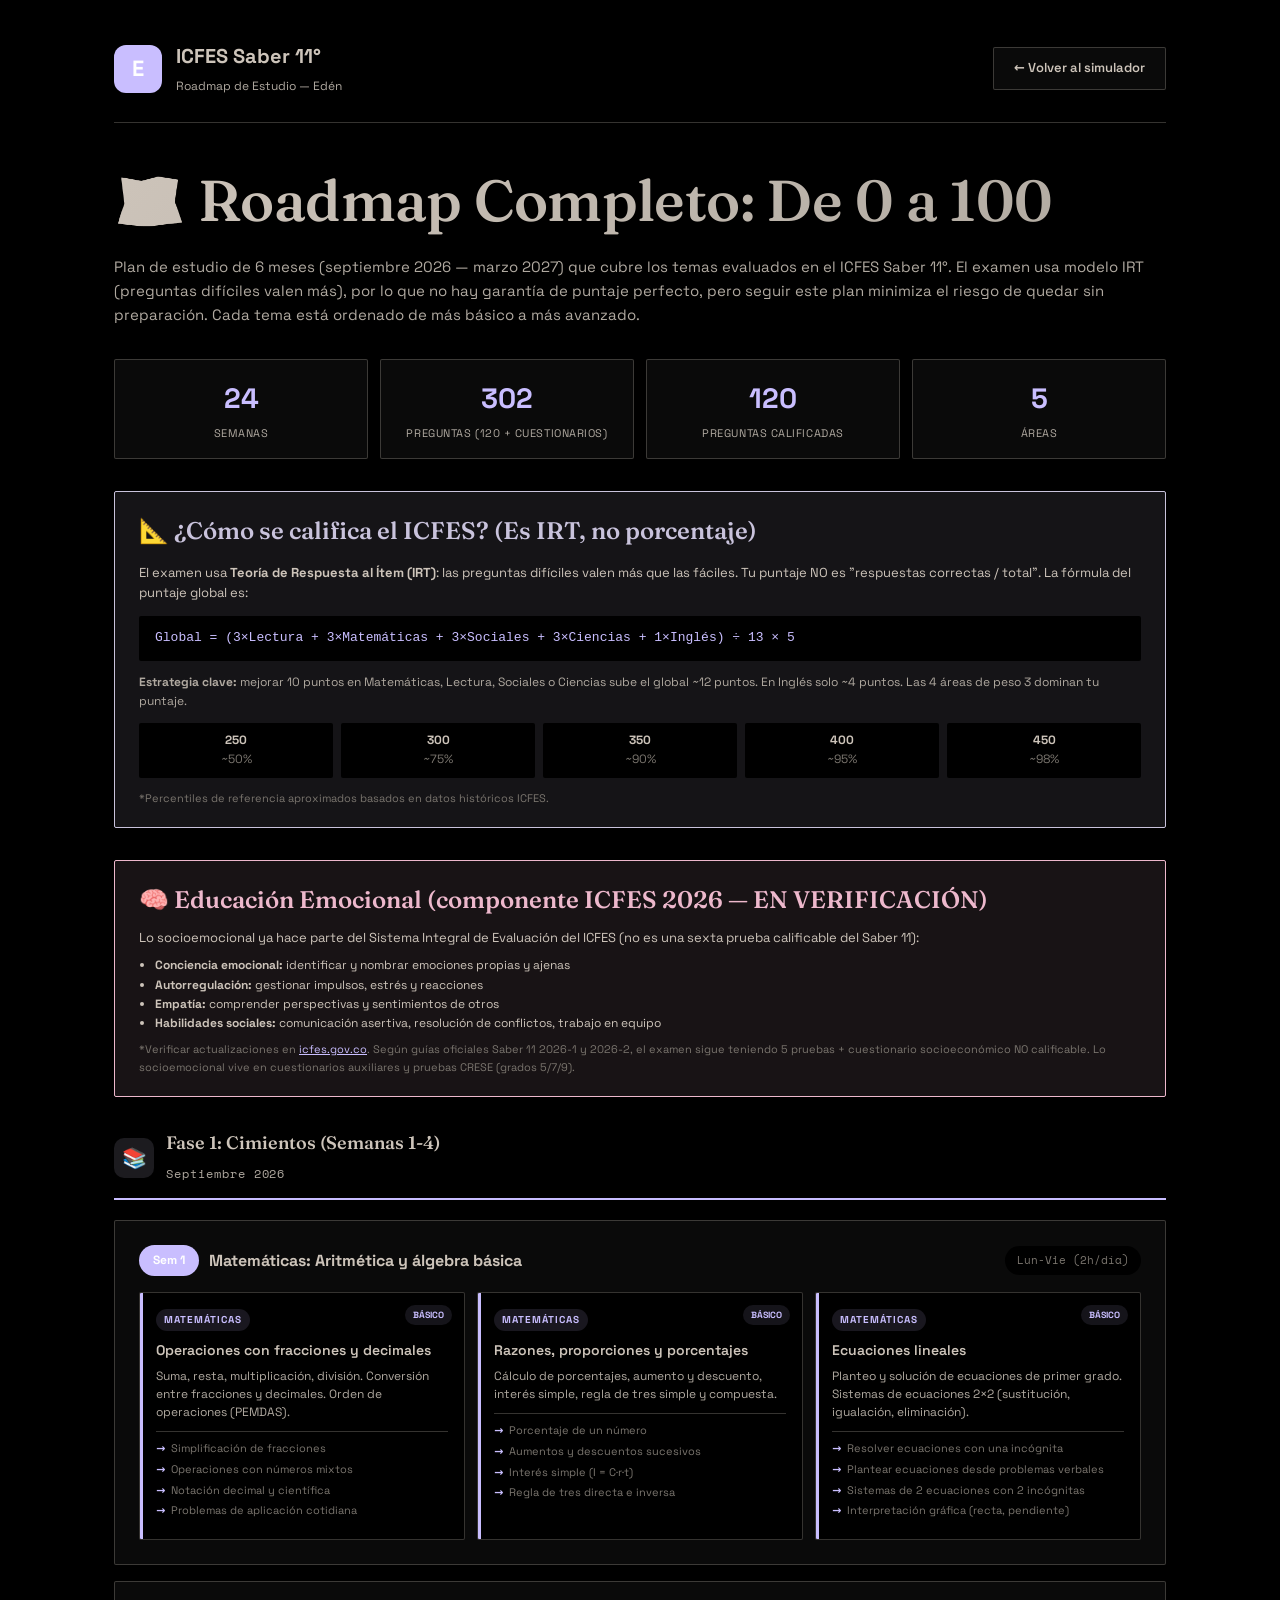
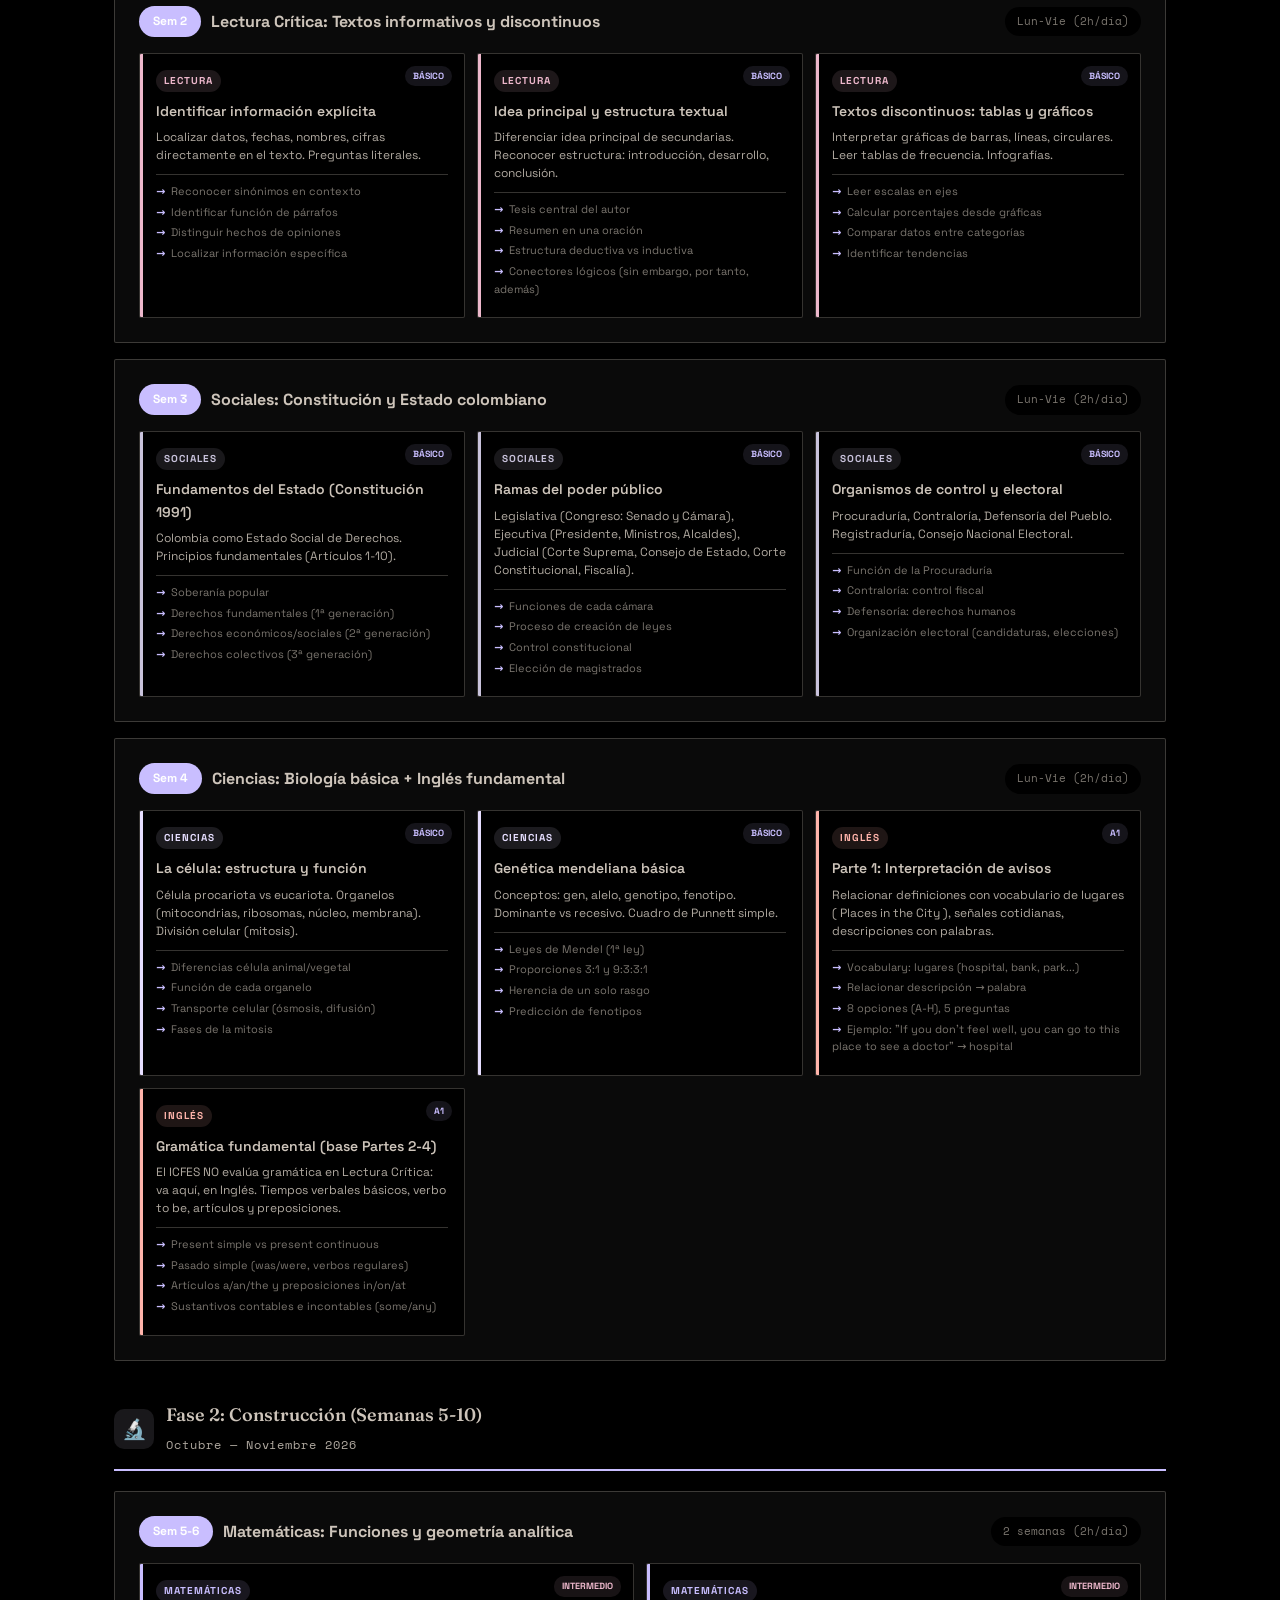
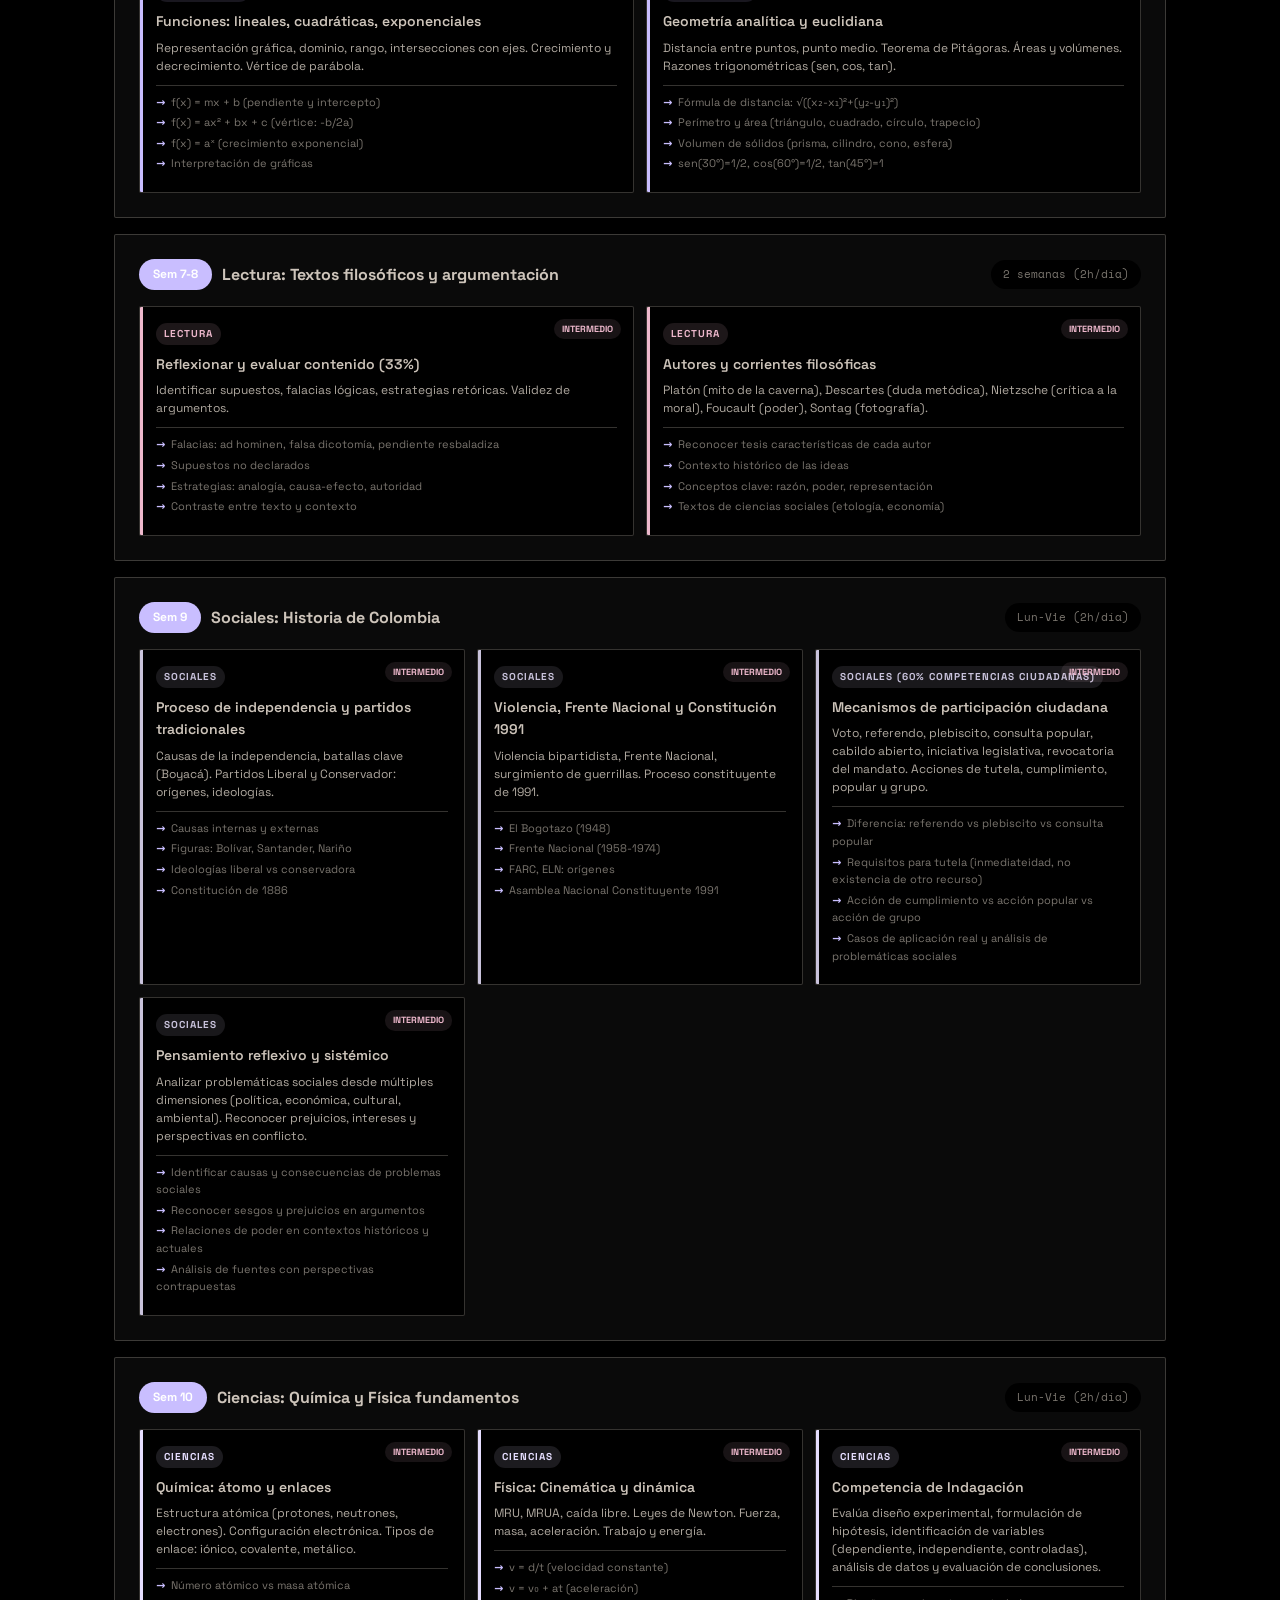
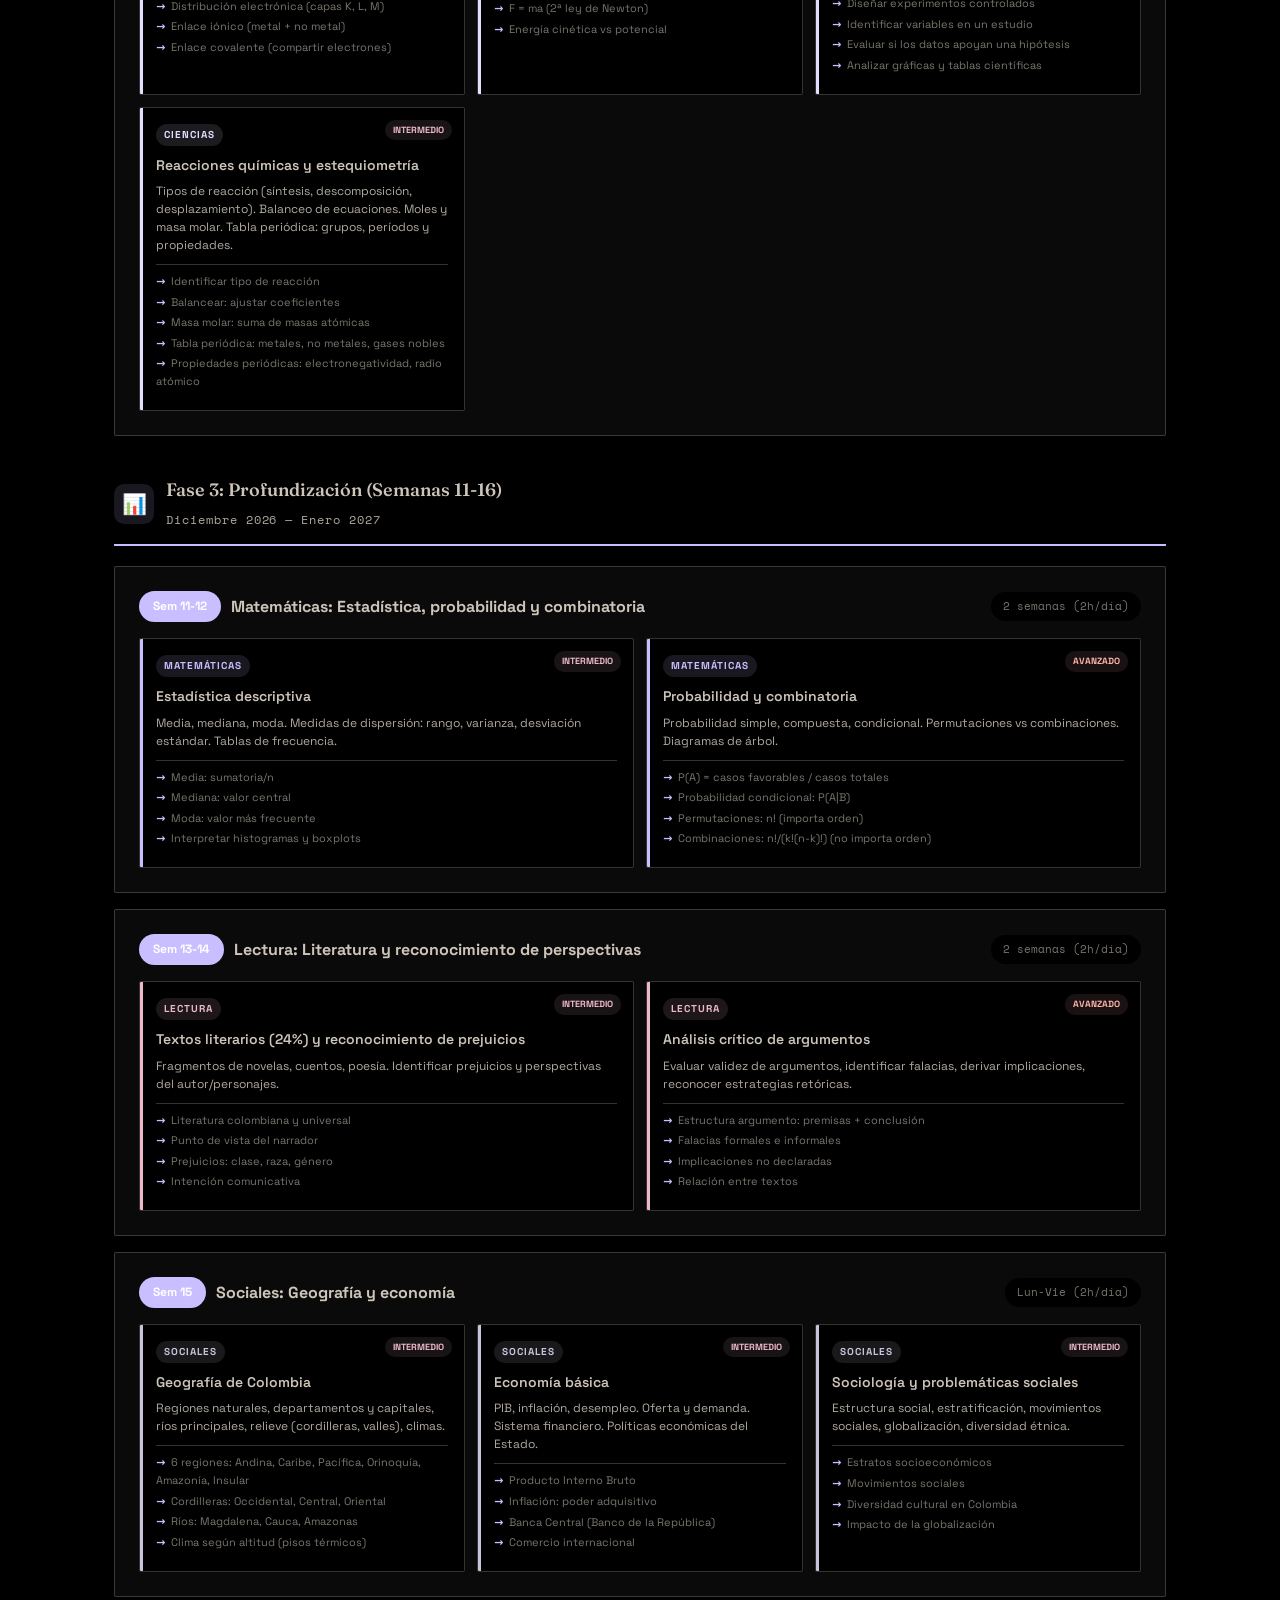
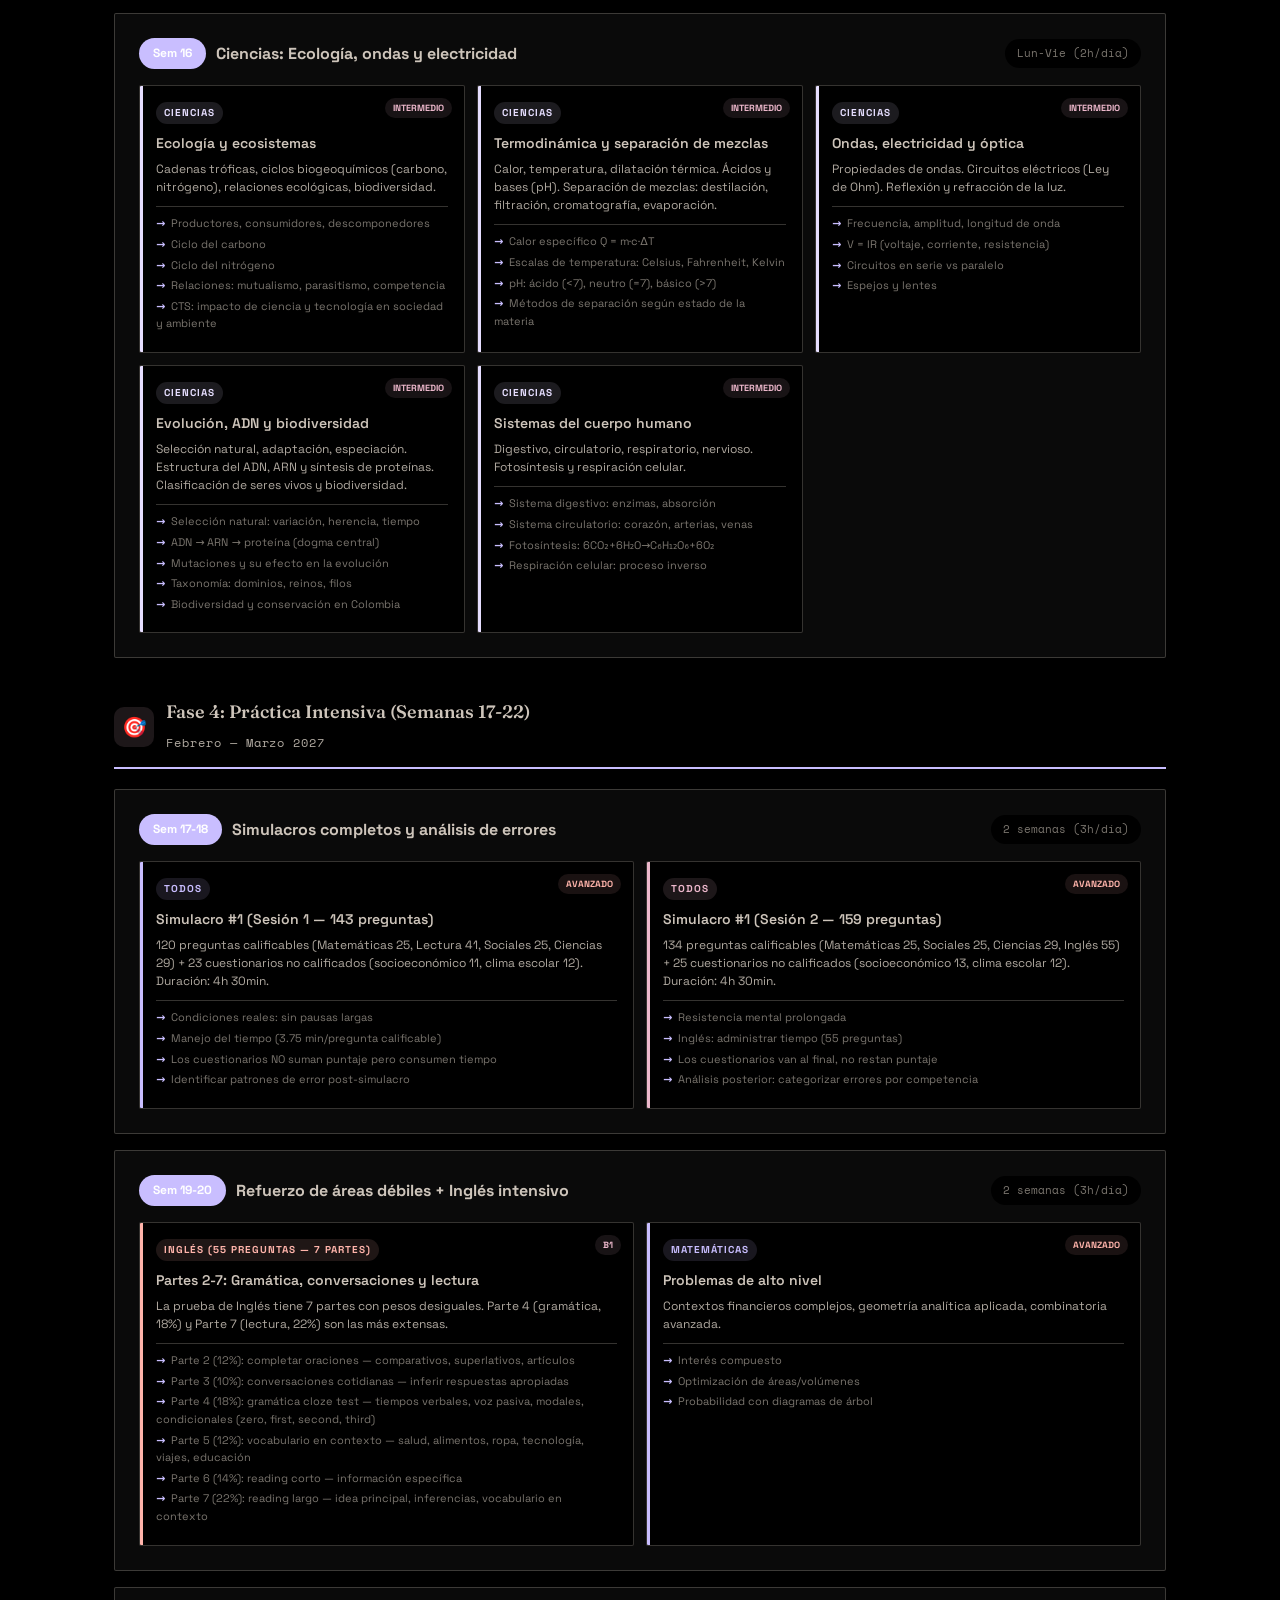
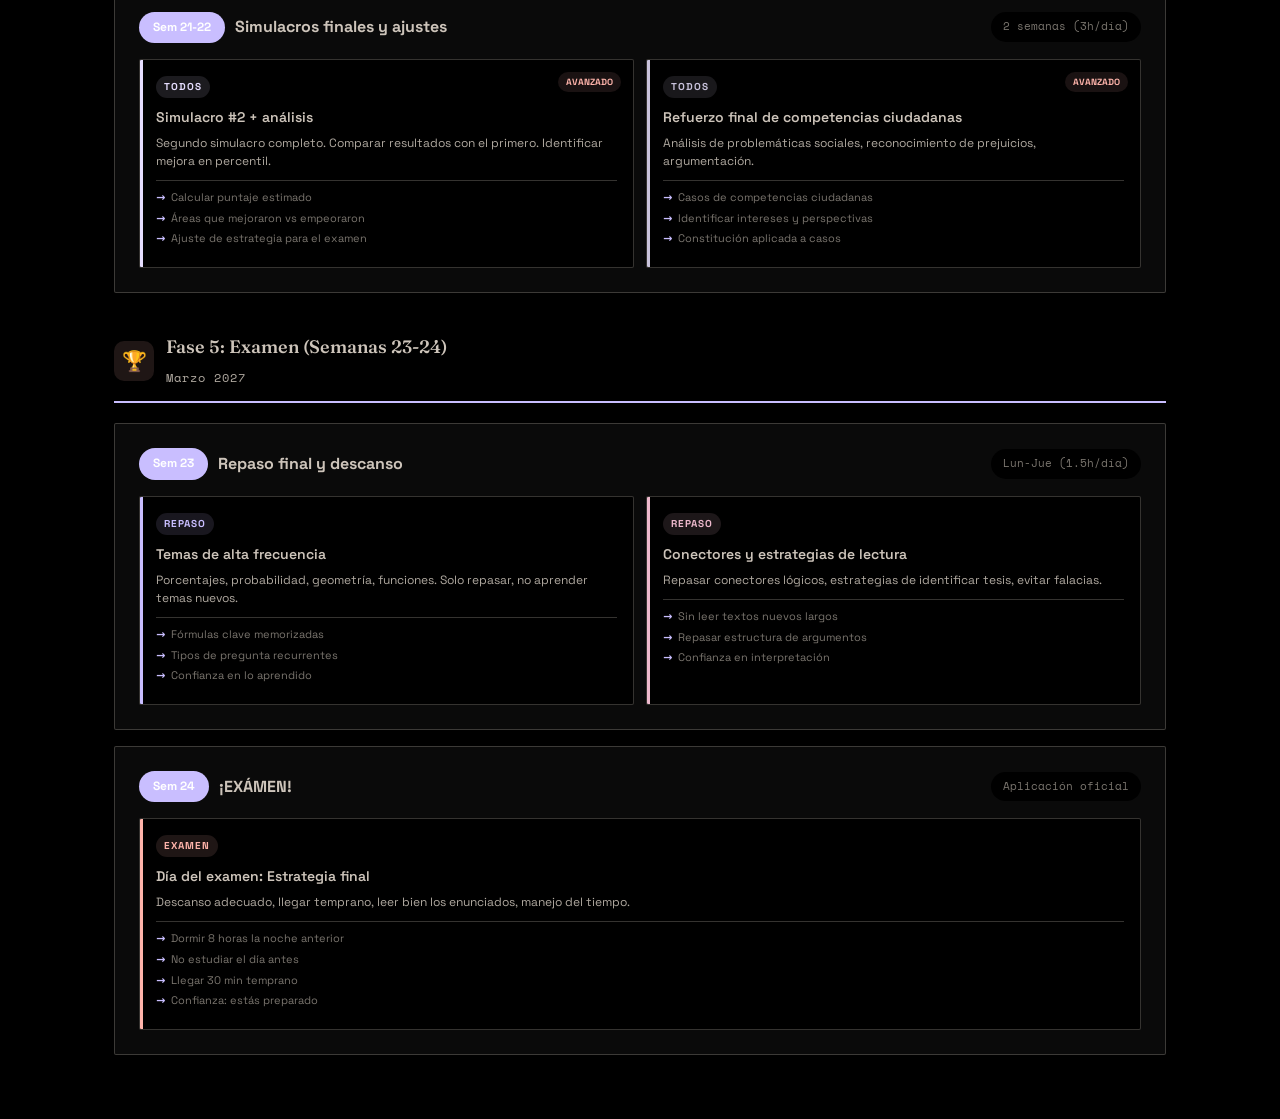
==== commit c4737a17: "style: UI idéntica a ryoku.dev con tokens reales + dark fantasy renacentista Tokens extraídos del CS" ====
--- a/roadmap.html
+++ b/roadmap.html
@@ -5,9 +5,13 @@
 <meta name="viewport" content="width=device-width, initial-scale=1.0">
 <title>Roadmap ICFES Saber 11° — De 0 a 100 | Edén</title>
 <style>
-:root{--bg:#08070b;--bg-elevated:#100e14;--card:#151319;--card-hover:#1d1a24;--border:#2e2b37;--accent:#c9beff;--accent-hover:#e6deff;--text:#e6e1e9;--text-muted:#c9c5d0;--text-dim:#938f99;--success:#c9beff;--success-bg:rgba(201,190,255,.1);--danger:#ffb4ab;--danger-bg:rgba(255,180,171,.1);--warning:#edb8cc;--warning-bg:rgba(237,184,204,.1);--info:#c9c3dc;--info-bg:rgba(201,195,220,.1);--radius:3px;--radius-sm:2px;--transition:all .15s ease}
+@font-face{font-display:swap;font-family:"Fraunces Variable";font-style:normal;font-weight:100 900;src:url(fonts/fraunces-latin.woff2) format("woff2-variations");}
+@font-face{font-display:swap;font-family:"Space Grotesk Variable";font-style:normal;font-weight:300 700;src:url(fonts/space-grotesk-latin.woff2) format("woff2-variations");}
+@font-face{font-display:swap;font-family:"Space Mono";font-style:normal;font-weight:400;src:url(fonts/space-mono-400.woff2) format("woff2");}
+
+:root{--bg:#000;--bg-elevated:#0a0a0a;--card:#0a0a0a;--card-hover:rgba(205,196,186,.05);--border:rgba(205,196,186,.26);--accent:#c9beff;--accent-hover:#e6deff;--text:#cdc4ba;--text-muted:#b0a9a0;--text-dim:#7a756e;--success:#c9beff;--success-bg:rgba(201,190,255,.1);--danger:#ffb4ab;--danger-bg:rgba(255,180,171,.1);--warning:#edb8cc;--warning-bg:rgba(237,184,204,.1);--info:#c9c3dc;--info-bg:rgba(201,195,220,.1);--radius:2px;--radius-sm:2px;--transition:all .15s ease;--serif:"Fraunces Variable",Fraunces,Georgia,serif;--sans:"Space Grotesk Variable","Space Grotesk",system-ui,sans-serif;--mono:"Space Mono",monospace}
 *{margin:0;padding:0;box-sizing:border-box}
-body{font-family:-apple-system,BlinkMacSystemFont,'Segoe UI',system-ui,sans-serif;background:var(--bg);color:var(--text);line-height:1.6;min-height:100vh}
+body{font-family:var(--sans);background:var(--bg);color:var(--text);line-height:1.6;min-height:100vh}
 .container{max-width:1100px;margin:0 auto;padding:24px}
 .header{display:flex;justify-content:space-between;align-items:center;padding:16px 0 24px;border-bottom:1px solid var(--border);margin-bottom:32px}
 .logo{display:flex;align-items:center;gap:14px;cursor:pointer}
@@ -18,8 +22,8 @@
 .home-btn{padding:10px 20px;border-radius:var(--radius-sm);background:var(--card);border:1px solid var(--border);color:var(--text);font-size:13px;font-weight:600;cursor:pointer;transition:var(--transition);text-decoration:none;display:inline-flex;align-items:center;gap:8px}
 .home-btn:hover{border-color:var(--accent);background:var(--card-hover)}
 
-h2{font-size:28px;font-weight:800;margin-bottom:8px;background:linear-gradient(135deg,var(--text),var(--text-muted));-webkit-background-clip:text;-webkit-text-fill-color:transparent;background-clip:text}
-h3{font-size:18px;font-weight:700;margin-bottom:12px;display:flex;align-items:center;gap:8px}
+h2{font-family:var(--serif);font-size:clamp(2rem,1.3rem + 3vw,3.6rem);font-weight:560;letter-spacing:-.01em;margin-bottom:8px;background:linear-gradient(135deg,var(--text),var(--text-muted));-webkit-background-clip:text;-webkit-text-fill-color:transparent;background-clip:text}
+h3{font-family:var(--serif);font-size:1.5rem;font-weight:560;margin-bottom:12px;display:flex;align-items:center;gap:8px}
 h4{font-size:15px;font-weight:700;margin-bottom:8px;color:var(--accent)}
 
 .subtitle{color:var(--text-muted);margin-bottom:32px;font-size:15px}
@@ -33,7 +37,7 @@
 .phase-header{display:flex;align-items:center;gap:12px;margin-bottom:20px;padding-bottom:12px;border-bottom:2px solid var(--accent)}
 .phase-icon{width:40px;height:40px;border-radius:10px;display:flex;align-items:center;justify-content:center;font-size:20px}
 .phase-info h3{font-size:18px;margin-bottom:2px}
-.phase-info .phase-date{font-size:12px;color:var(--text-muted)}
+.phase-info .phase-date{font-family:var(--mono);font-size:12px;color:var(--text-muted);letter-spacing:.08em}
 
 .week{background:var(--card);border:1px solid var(--border);border-radius:var(--radius);padding:24px;margin-bottom:16px;transition:var(--transition)}
 .week:hover{border-color:var(--accent)}
@@ -41,7 +45,7 @@
 .week-title{display:flex;align-items:center;gap:10px}
 .week-num{background:var(--accent);color:#fff;padding:6px 14px;border-radius:20px;font-size:12px;font-weight:700}
 .week-title h4{font-size:16px;color:var(--text);margin:0}
-.week-days{font-size:11px;color:var(--text-dim);background:var(--bg);padding:6px 12px;border-radius:20px}
+.week-days{font-family:var(--mono);font-size:11px;color:var(--text-dim);background:var(--bg);padding:6px 12px;border-radius:20px}
 
 .topics-grid{display:grid;grid-template-columns:repeat(auto-fit,minmax(280px,1fr));gap:12px}
 .topic{background:var(--bg);border:1px solid var(--border);border-radius:var(--radius-sm);padding:16px;position:relative;overflow:hidden}
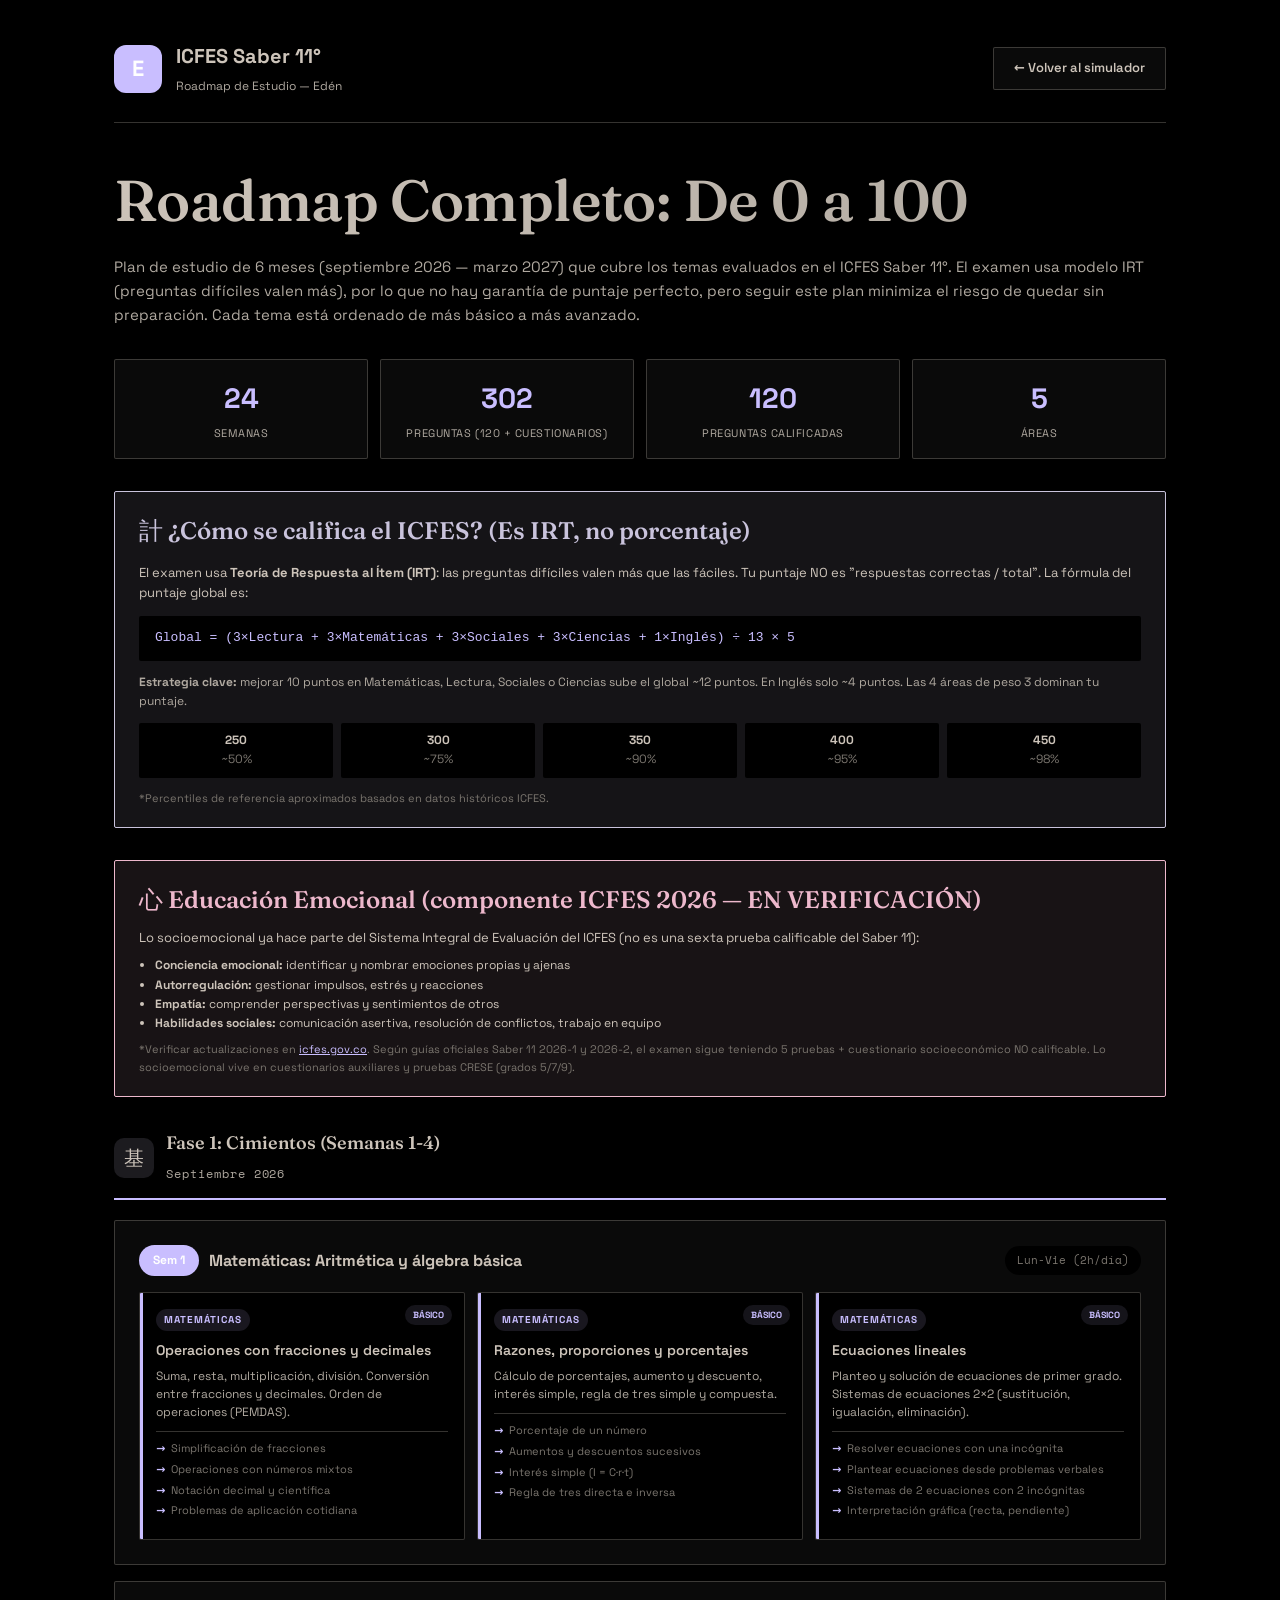
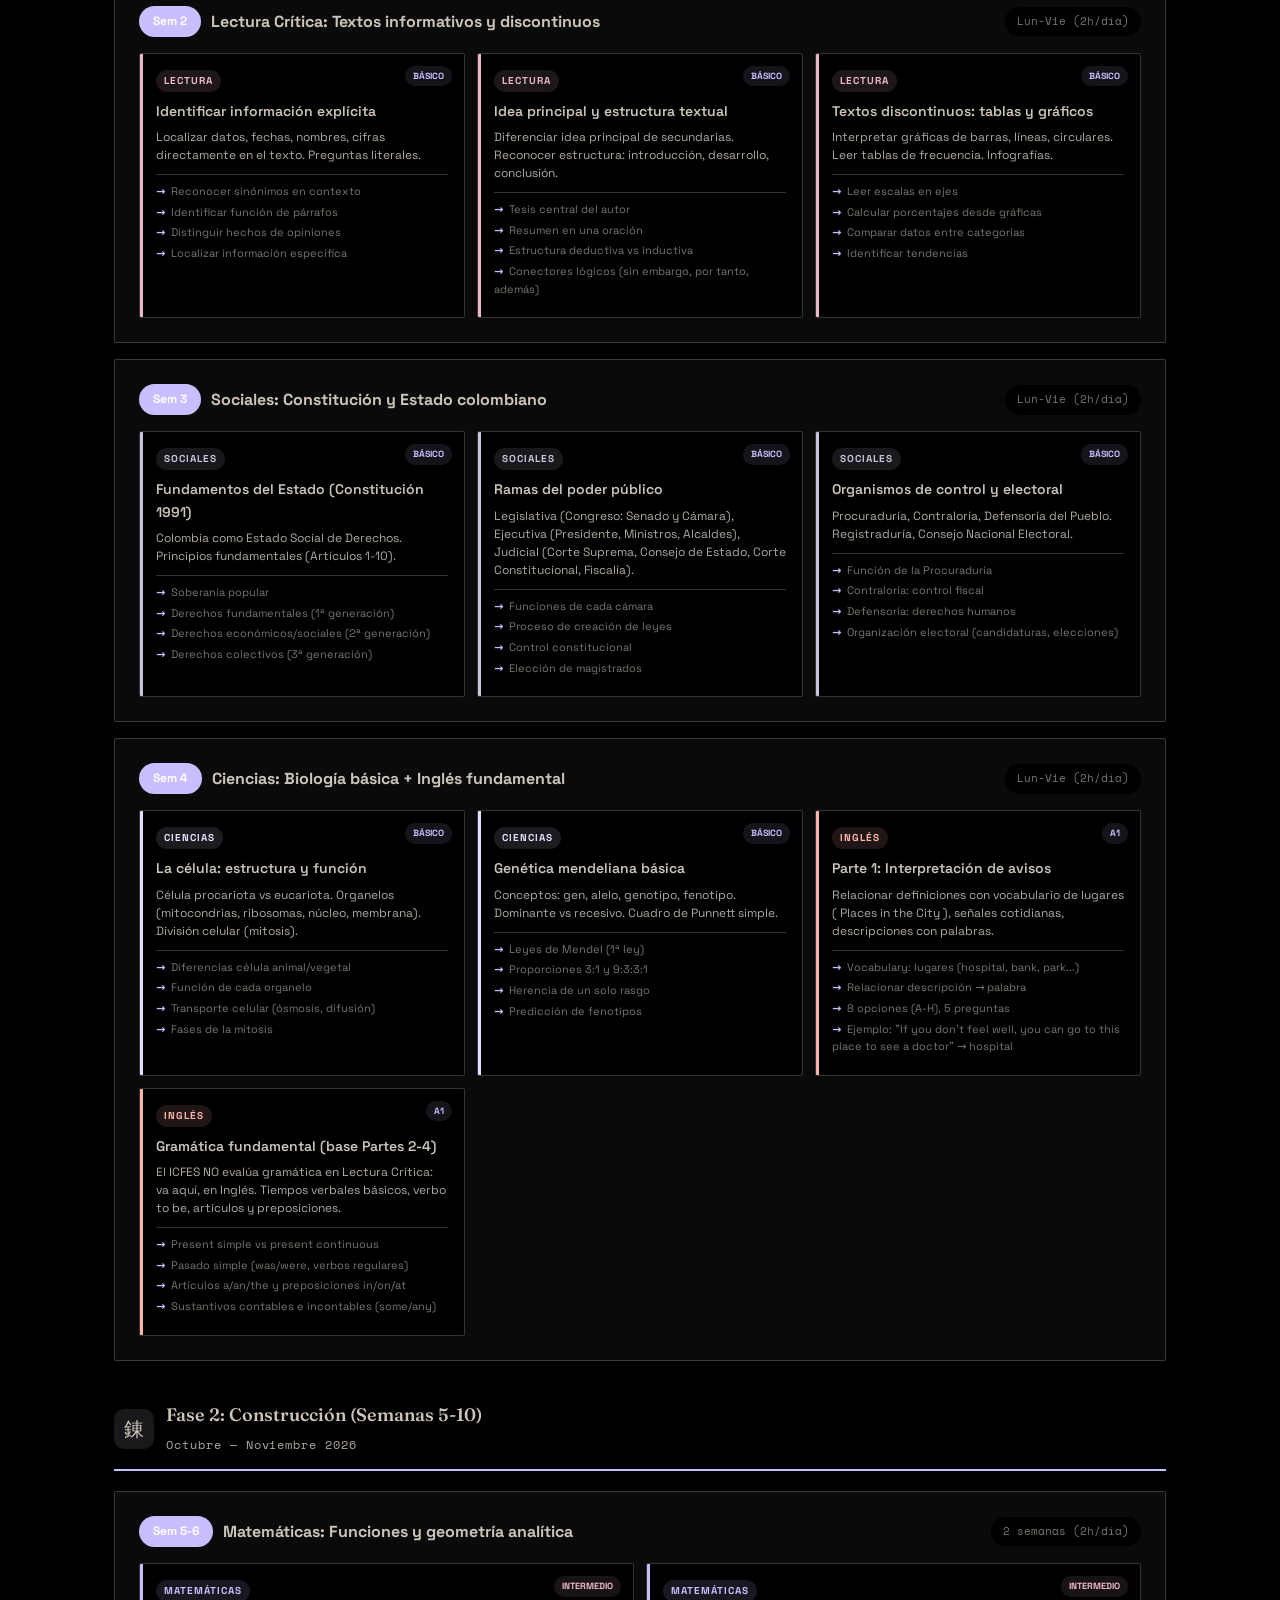
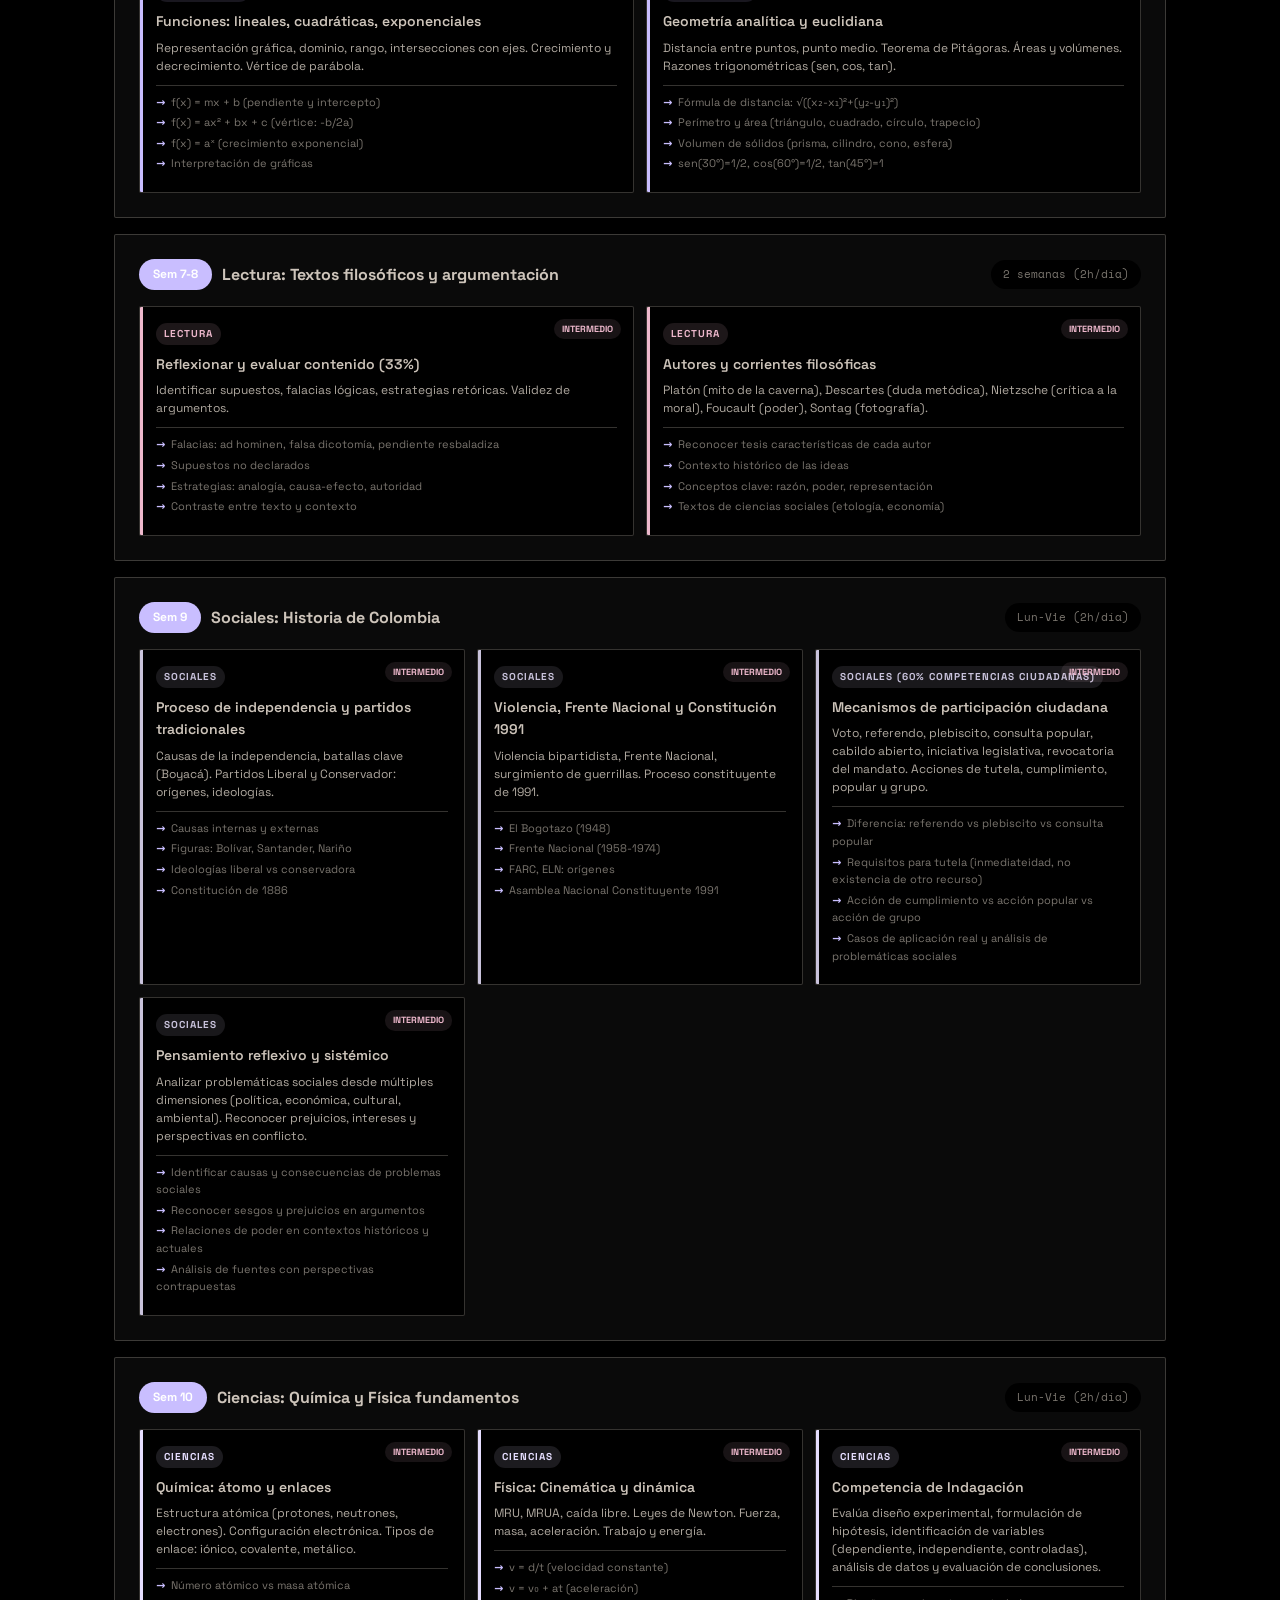
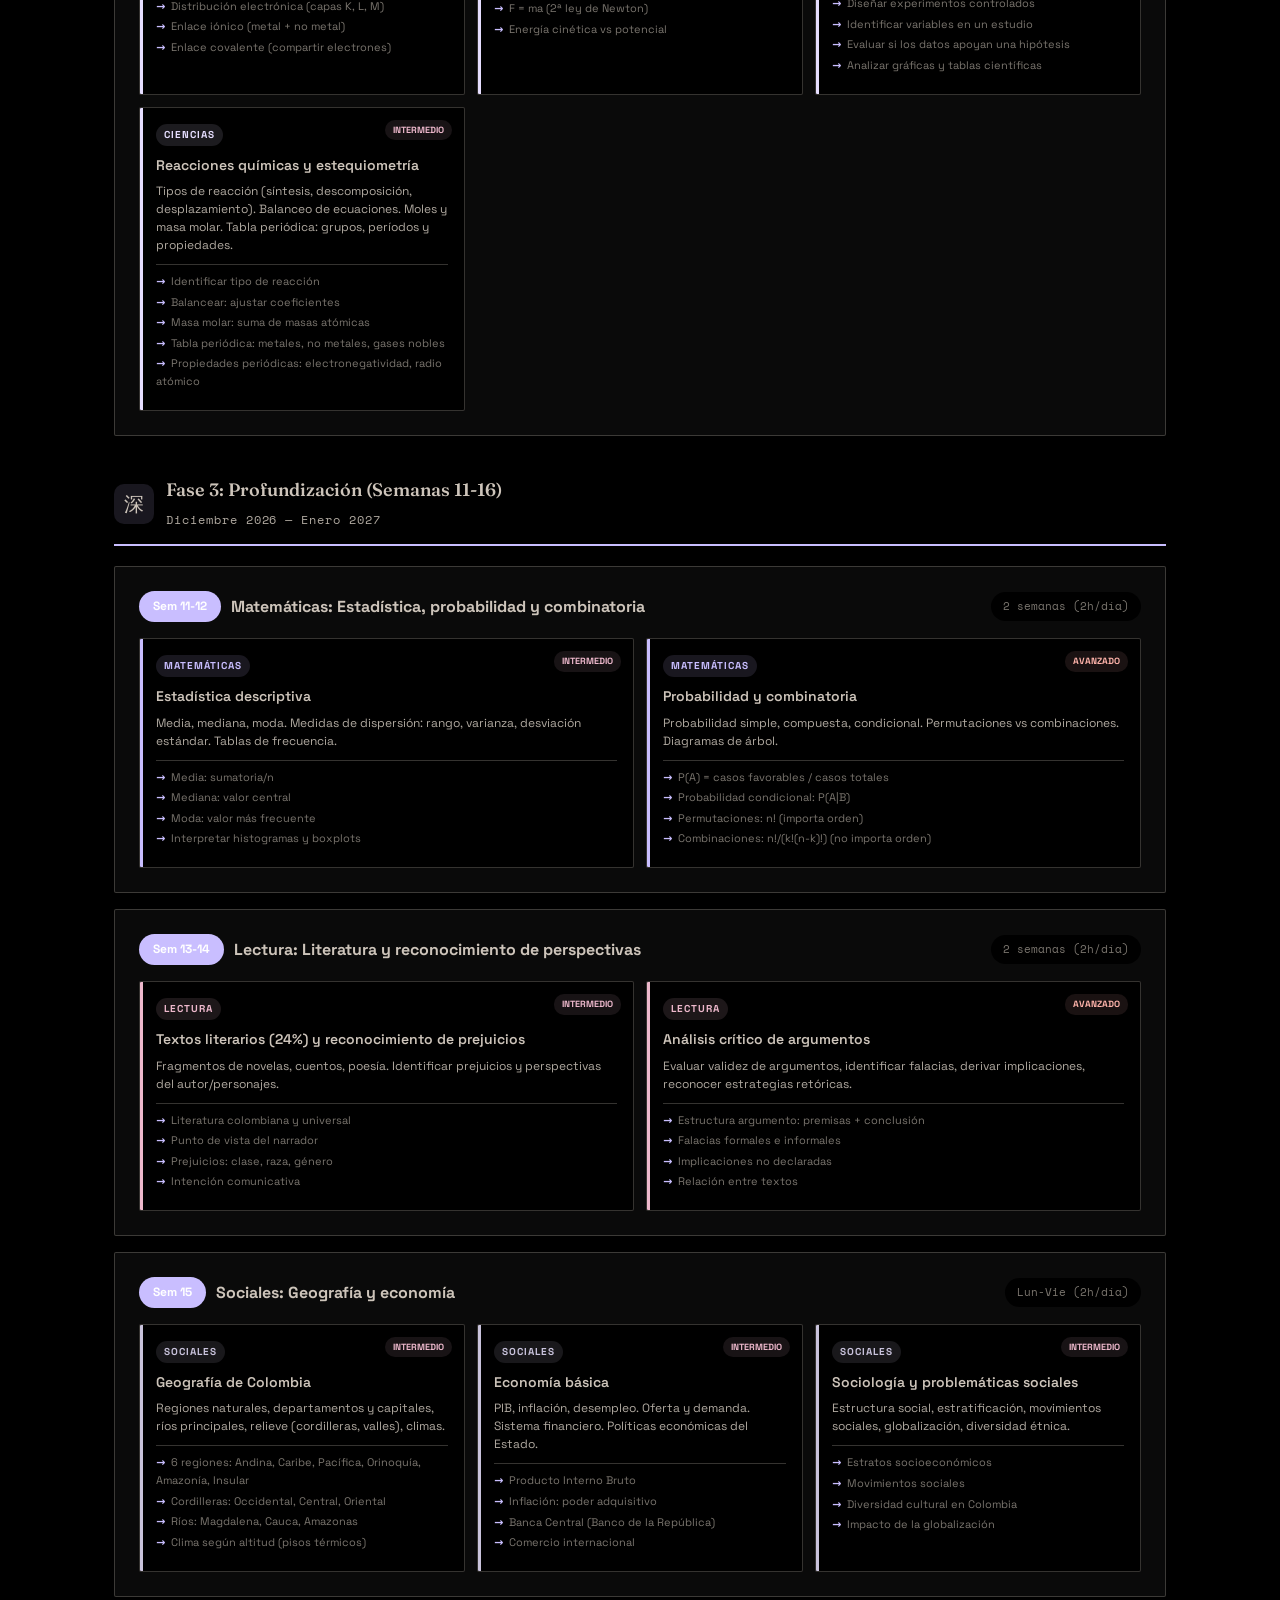
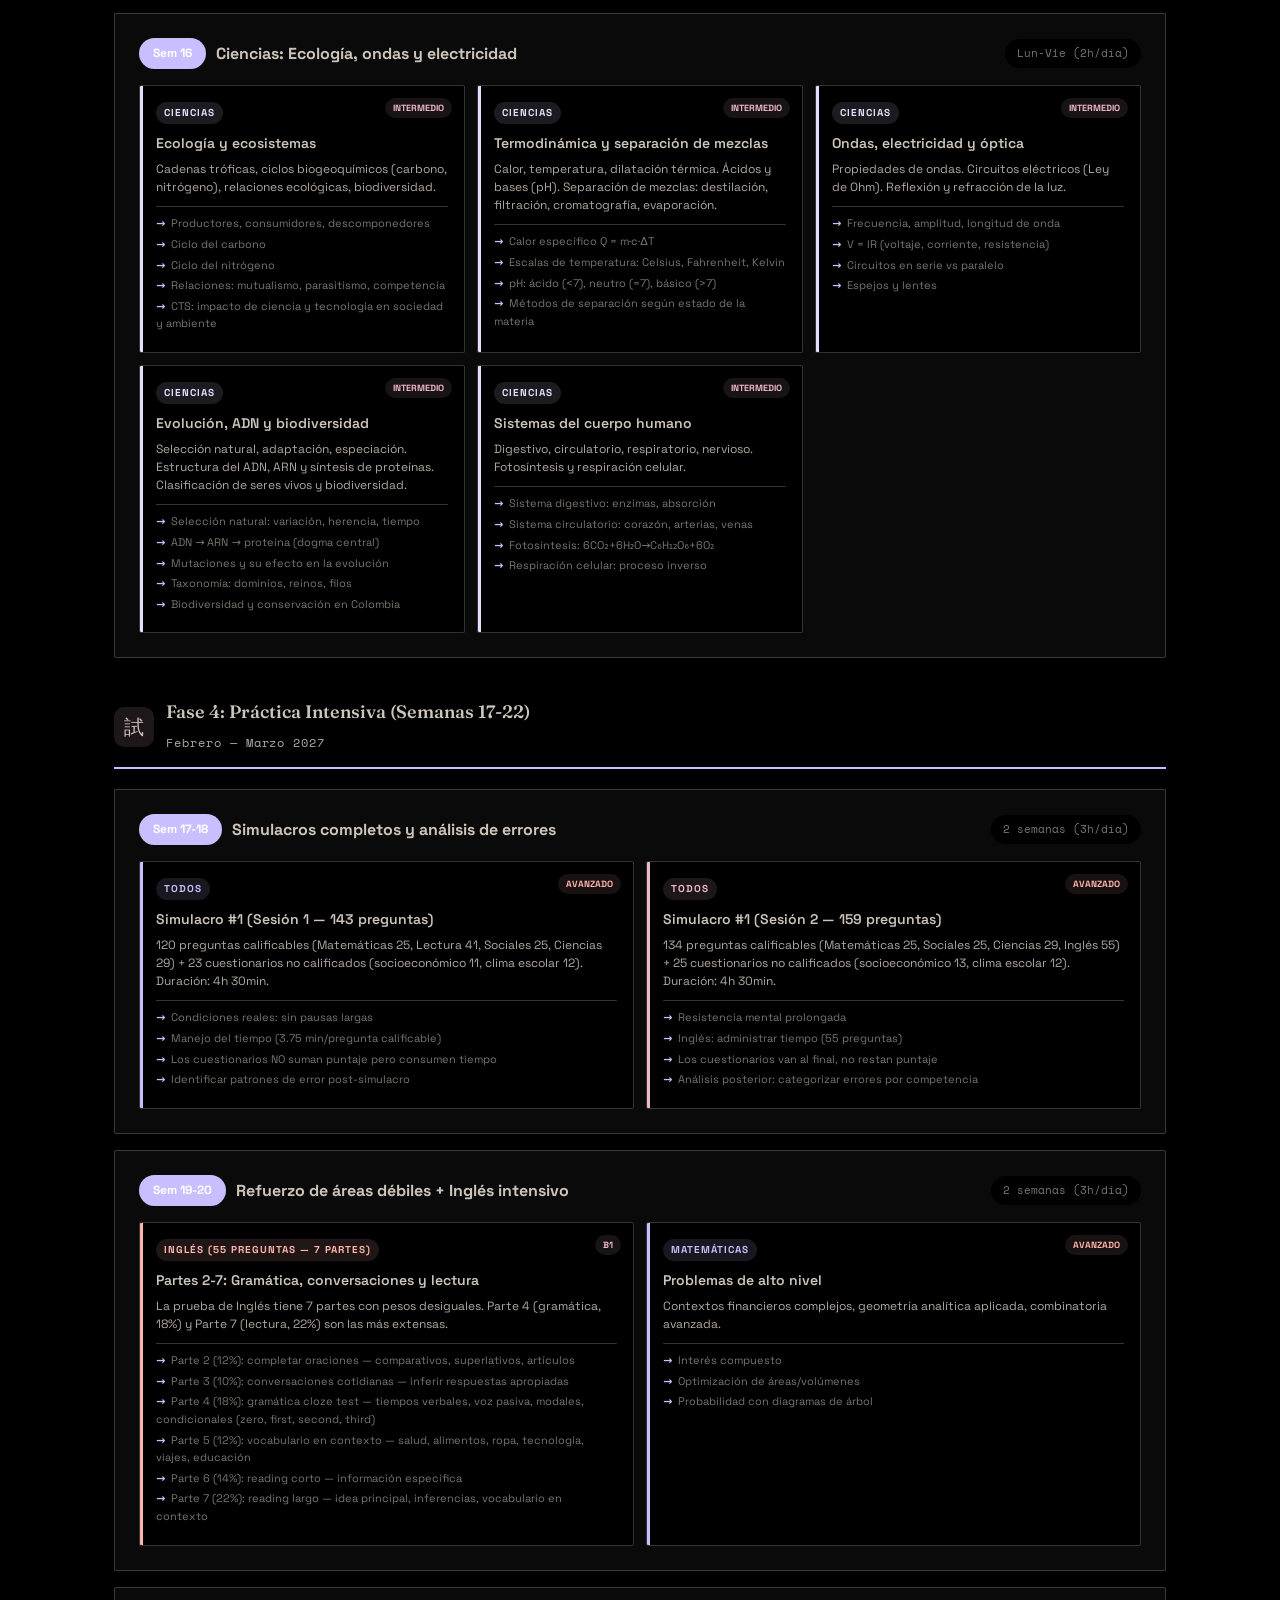
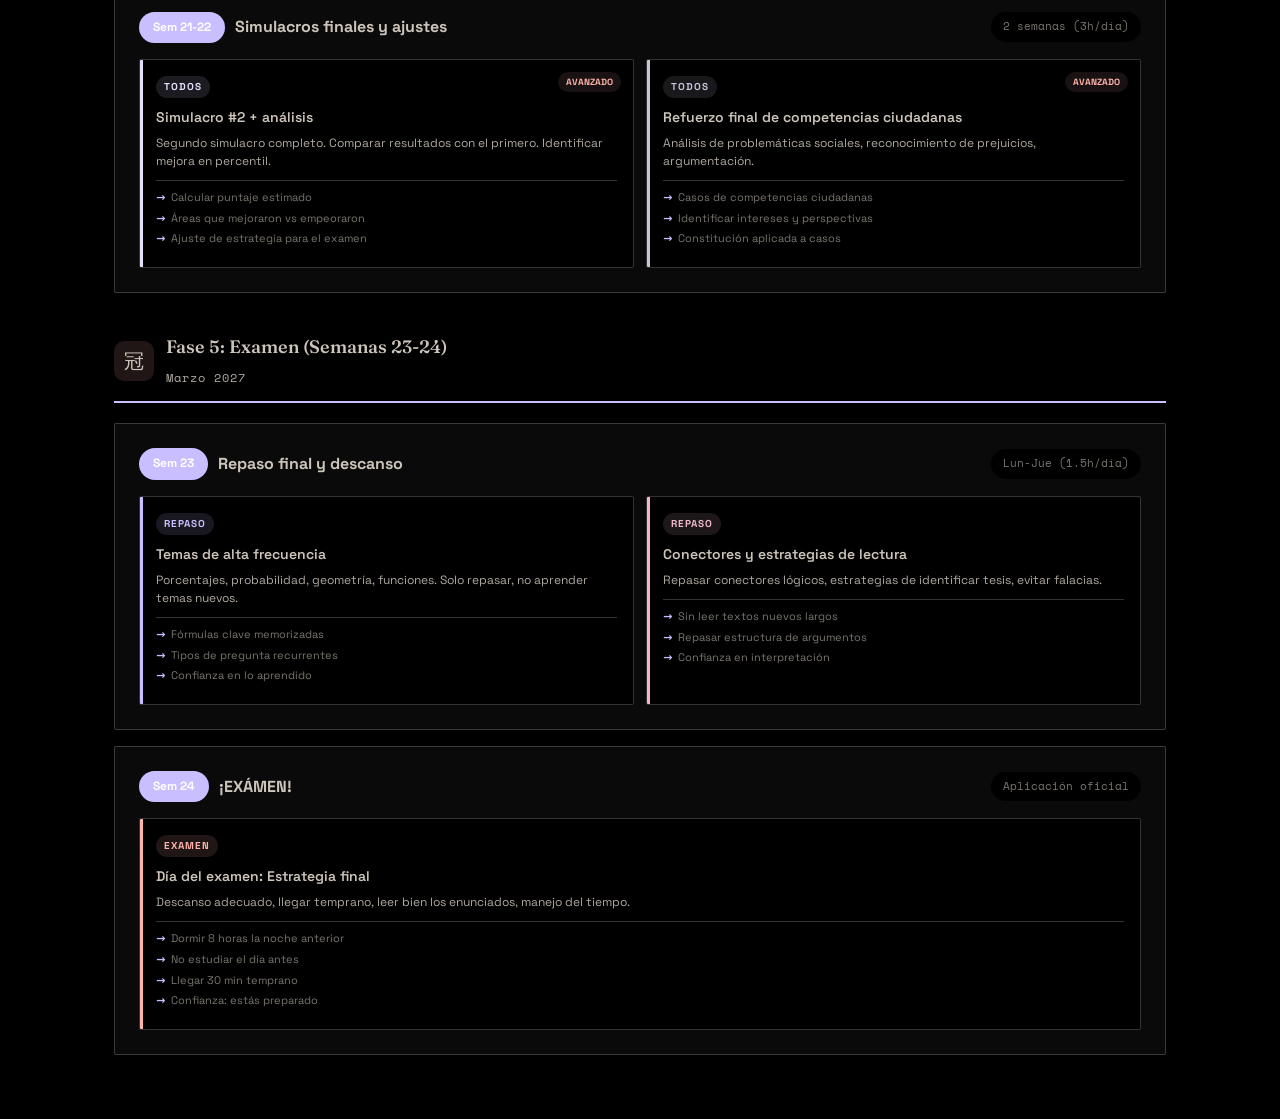
==== commit c367ea65: "style: emojis fuera, kanji Hanko en toda la UI Áreas: 数文国理語 · examen 時 · roadmap 道 · ranking 位 Feedb" ====
--- a/roadmap.html
+++ b/roadmap.html
@@ -105,7 +105,7 @@
     <a href="index.html" class="home-btn">← Volver al simulador</a>
   </div>
 
-  <h2>🗺️ Roadmap Completo: De 0 a 100</h2>
+  <h2>Roadmap Completo: De 0 a 100</h2>
   <p class="subtitle">Plan de estudio de 6 meses (septiembre 2026 — marzo 2027) que cubre los temas evaluados en el ICFES Saber 11°. El examen usa modelo IRT (preguntas difíciles valen más), por lo que no hay garantía de puntaje perfecto, pero seguir este plan minimiza el riesgo de quedar sin preparación. Cada tema está ordenado de más básico a más avanzado.</p>
 
   <div class="stats-bar">
@@ -117,7 +117,7 @@
 
   <!-- BANNER IRT + PONDERACIÓN -->
   <div style="background:var(--info-bg);border:1px solid var(--info);border-radius:var(--radius);padding:20px 24px;margin-bottom:32px">
-    <h3 style="color:var(--info);margin-bottom:12px">📐 ¿Cómo se califica el ICFES? (Es IRT, no porcentaje)</h3>
+    <h3 style="color:var(--info);margin-bottom:12px">計 ¿Cómo se califica el ICFES? (Es IRT, no porcentaje)</h3>
     <p style="font-size:13px;color:var(--text);margin-bottom:12px">El examen usa <strong>Teoría de Respuesta al Ítem (IRT)</strong>: las preguntas difíciles valen más que las fáciles. Tu puntaje NO es "respuestas correctas / total". La fórmula del puntaje global es:</p>
     <code style="display:block;background:var(--bg);padding:12px 16px;border-radius:var(--radius-sm);font-size:13px;color:var(--accent);margin-bottom:12px">Global = (3×Lectura + 3×Matemáticas + 3×Sociales + 3×Ciencias + 1×Inglés) ÷ 13 × 5</code>
     <p style="font-size:12px;color:var(--text-muted);margin-bottom:12px"><strong>Estrategia clave:</strong> mejorar 10 puntos en Matemáticas, Lectura, Sociales o Ciencias sube el global ~12 puntos. En Inglés solo ~4 puntos. Las 4 áreas de peso 3 dominan tu puntaje.</p>
@@ -134,7 +134,7 @@
 
   <!-- EDUCACIÓN EMOCIONAL 2026 -->
   <div style="background:var(--warning-bg);border:1px solid var(--warning);border-radius:var(--radius);padding:20px 24px;margin-bottom:32px">
-    <h3 style="color:var(--warning);margin-bottom:8px">🧠 Educación Emocional (componente ICFES 2026 — EN VERIFICACIÓN)</h3>
+    <h3 style="color:var(--warning);margin-bottom:8px">心 Educación Emocional (componente ICFES 2026 — EN VERIFICACIÓN)</h3>
     <p style="font-size:13px;color:var(--text);margin-bottom:8px">Lo socioemocional ya hace parte del Sistema Integral de Evaluación del ICFES (no es una sexta prueba calificable del Saber 11):</p>
     <ul style="font-size:12px;color:var(--text);margin-left:16px;margin-bottom:8px;list-style:disc">
       <li><strong>Conciencia emocional:</strong> identificar y nombrar emociones propias y ajenas</li>
@@ -148,7 +148,7 @@
   <!-- FASE 1 -->
   <div class="phase">
     <div class="phase-header">
-      <div class="phase-icon" style="background:rgba(230,222,255,.12)">📚</div>
+      <div class="phase-icon" style="background:rgba(230,222,255,.12)">基</div>
       <div class="phase-info">
         <h3>Fase 1: Cimientos (Semanas 1-4)</h3>
         <span class="phase-date">Septiembre 2026</span>
@@ -363,7 +363,7 @@
   <!-- FASE 2 -->
   <div class="phase">
     <div class="phase-header">
-      <div class="phase-icon" style="background:rgba(201,195,220,.12)">🔬</div>
+      <div class="phase-icon" style="background:rgba(201,195,220,.12)">錬</div>
       <div class="phase-info">
         <h3>Fase 2: Construcción (Semanas 5-10)</h3>
         <span class="phase-date">Octubre — Noviembre 2026</span>
@@ -567,7 +567,7 @@
   <!-- FASE 3 -->
   <div class="phase">
     <div class="phase-header">
-      <div class="phase-icon" style="background:rgba(201,190,255,.12)">📊</div>
+      <div class="phase-icon" style="background:rgba(201,190,255,.12)">深</div>
       <div class="phase-info">
         <h3>Fase 3: Profundización (Semanas 11-16)</h3>
         <span class="phase-date">Diciembre 2026 — Enero 2027</span>
@@ -772,7 +772,7 @@
   <!-- FASE 4 -->
   <div class="phase">
     <div class="phase-header">
-      <div class="phase-icon" style="background:rgba(237,184,204,.12)">🎯</div>
+      <div class="phase-icon" style="background:rgba(237,184,204,.12)">試</div>
       <div class="phase-info">
         <h3>Fase 4: Práctica Intensiva (Semanas 17-22)</h3>
         <span class="phase-date">Febrero — Marzo 2027</span>
@@ -890,7 +890,7 @@
   <!-- FASE 5 -->
   <div class="phase">
     <div class="phase-header">
-      <div class="phase-icon" style="background:rgba(255,180,171,.12)">🏆</div>
+      <div class="phase-icon" style="background:rgba(255,180,171,.12)">冠</div>
       <div class="phase-info">
         <h3>Fase 5: Examen (Semanas 23-24)</h3>
         <span class="phase-date">Marzo 2027</span>
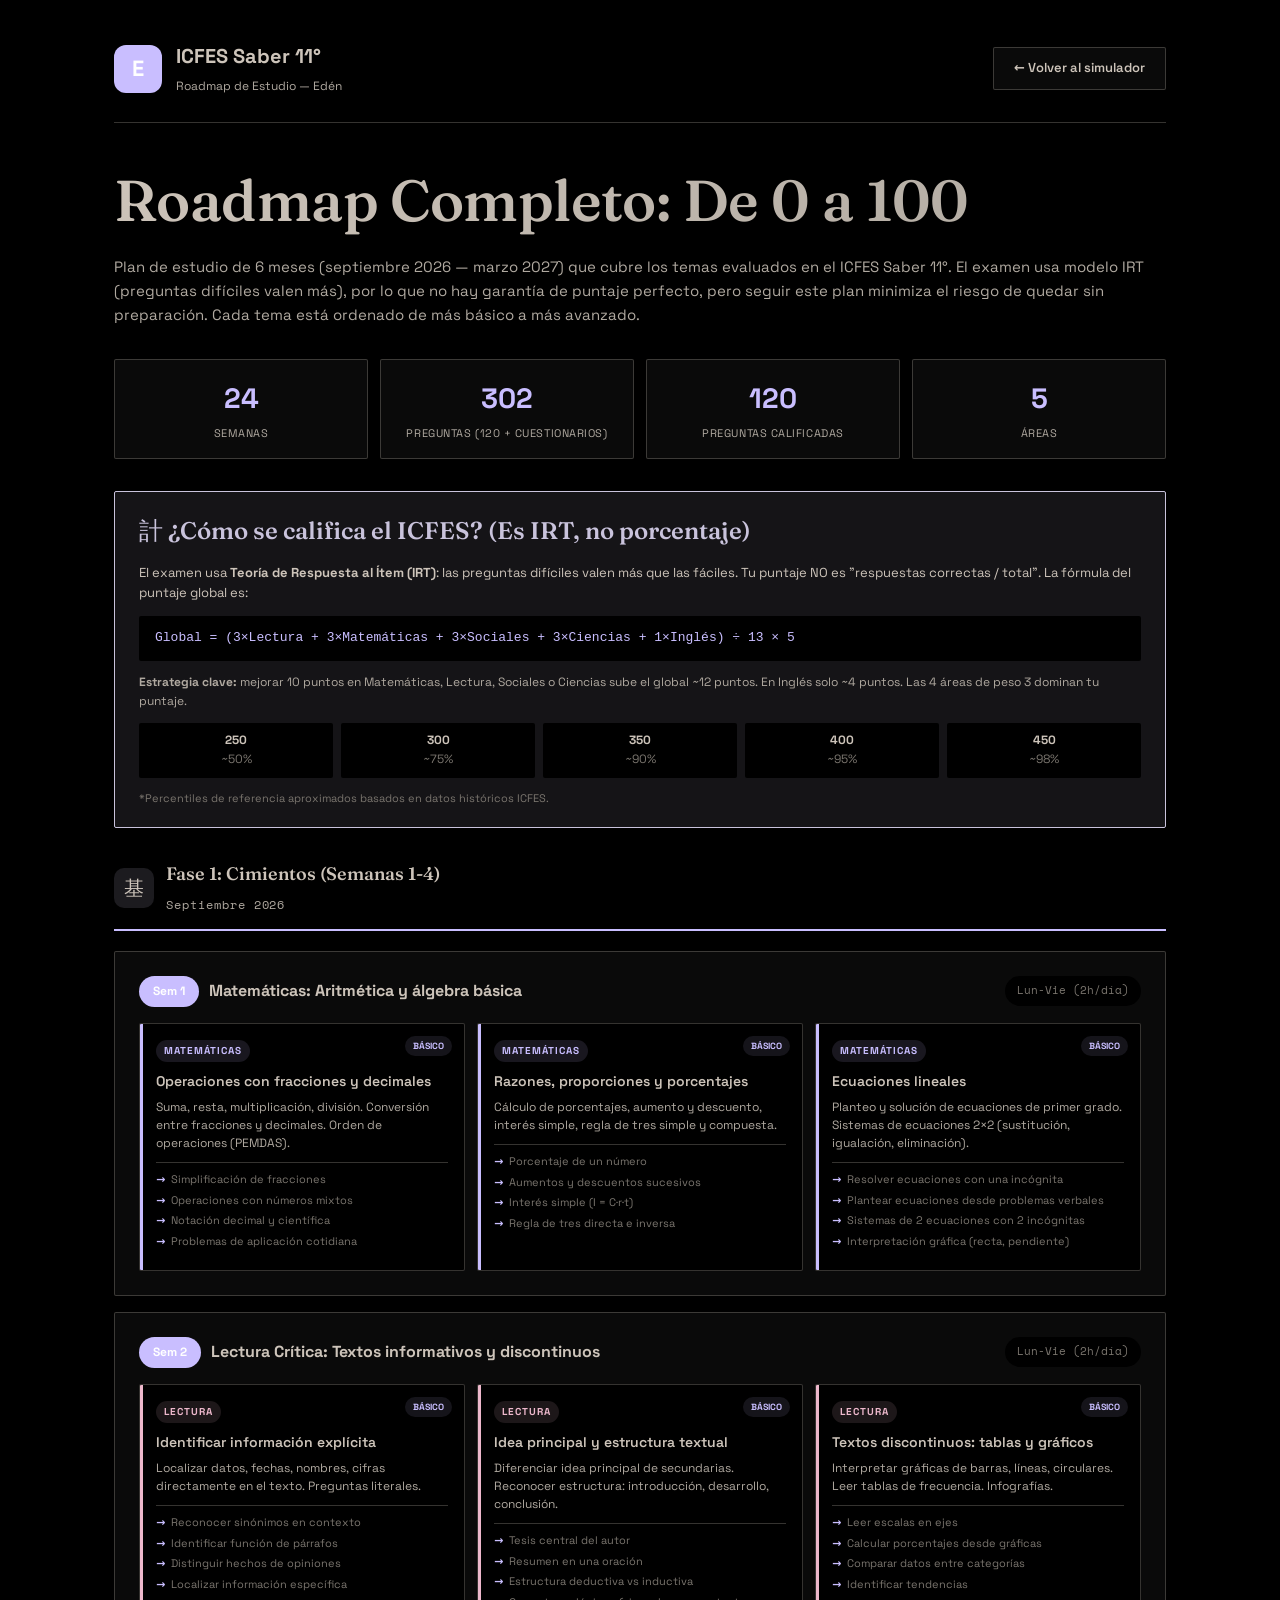
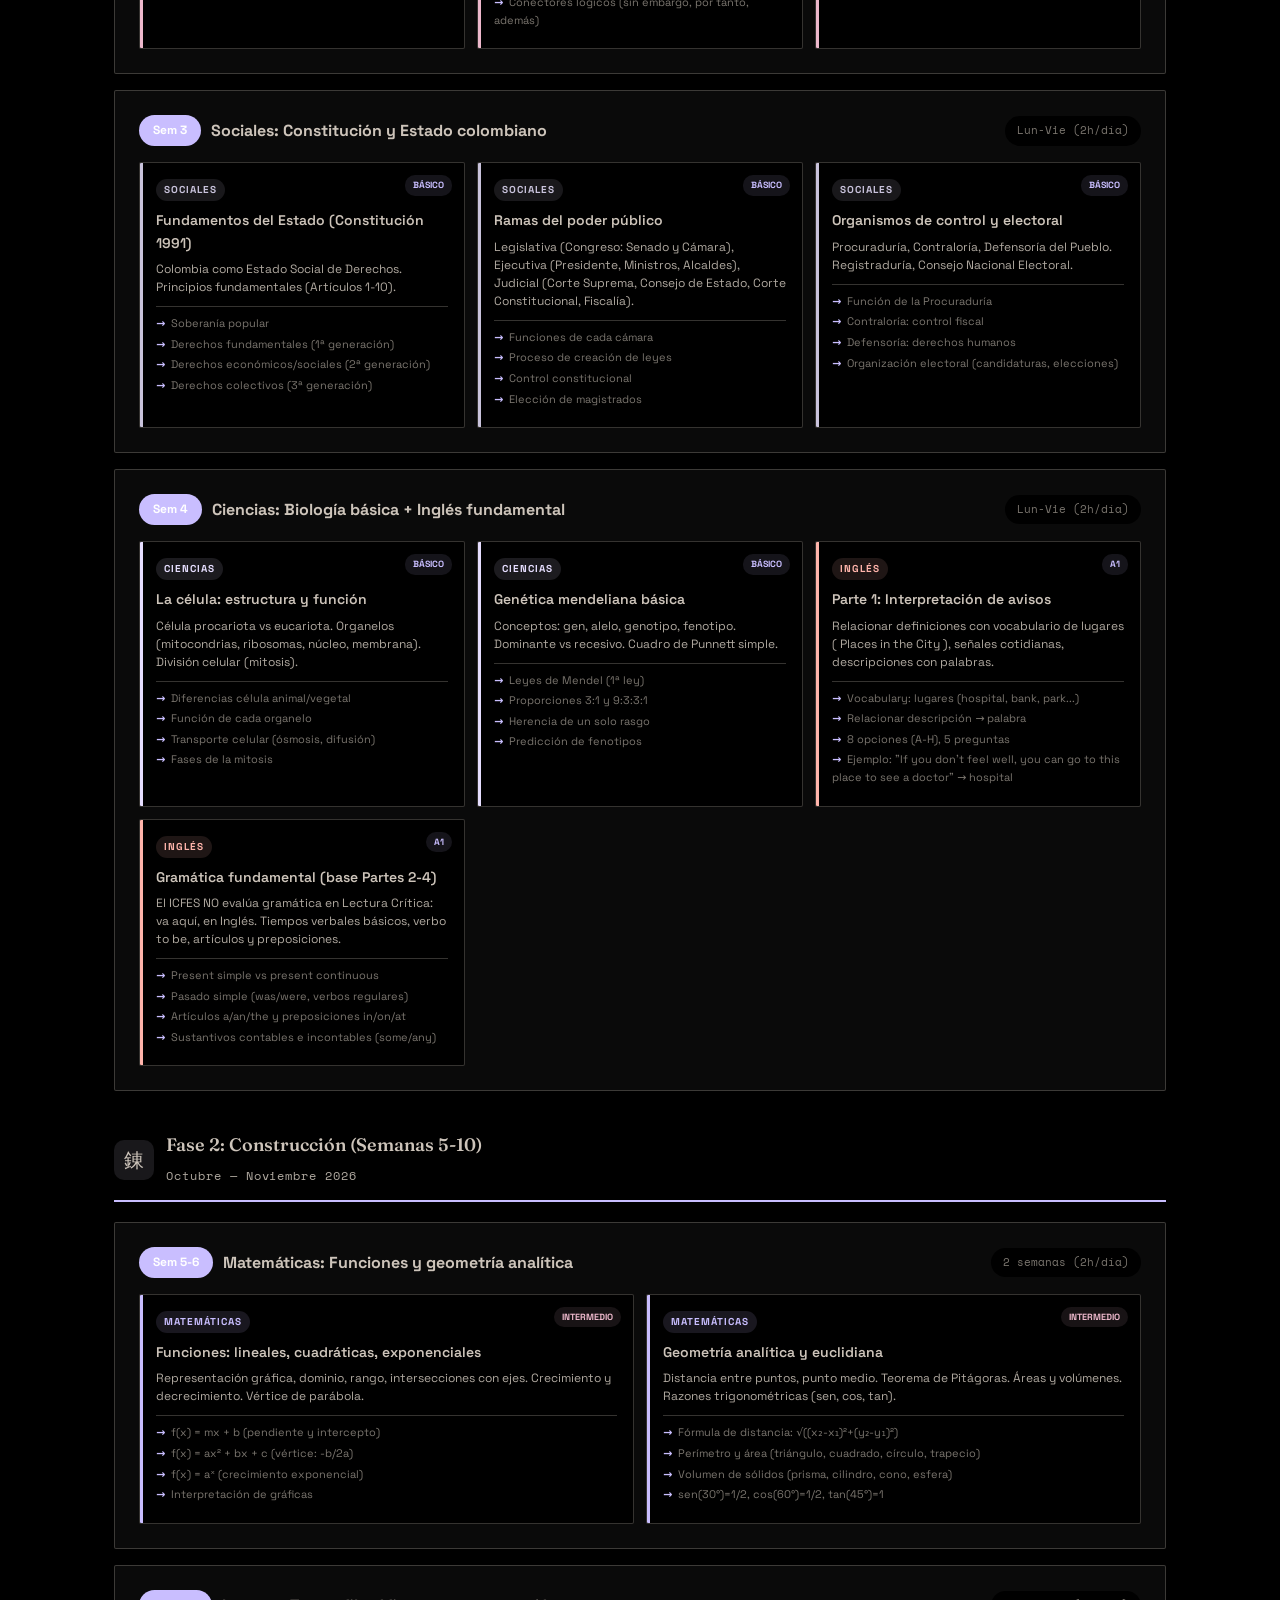
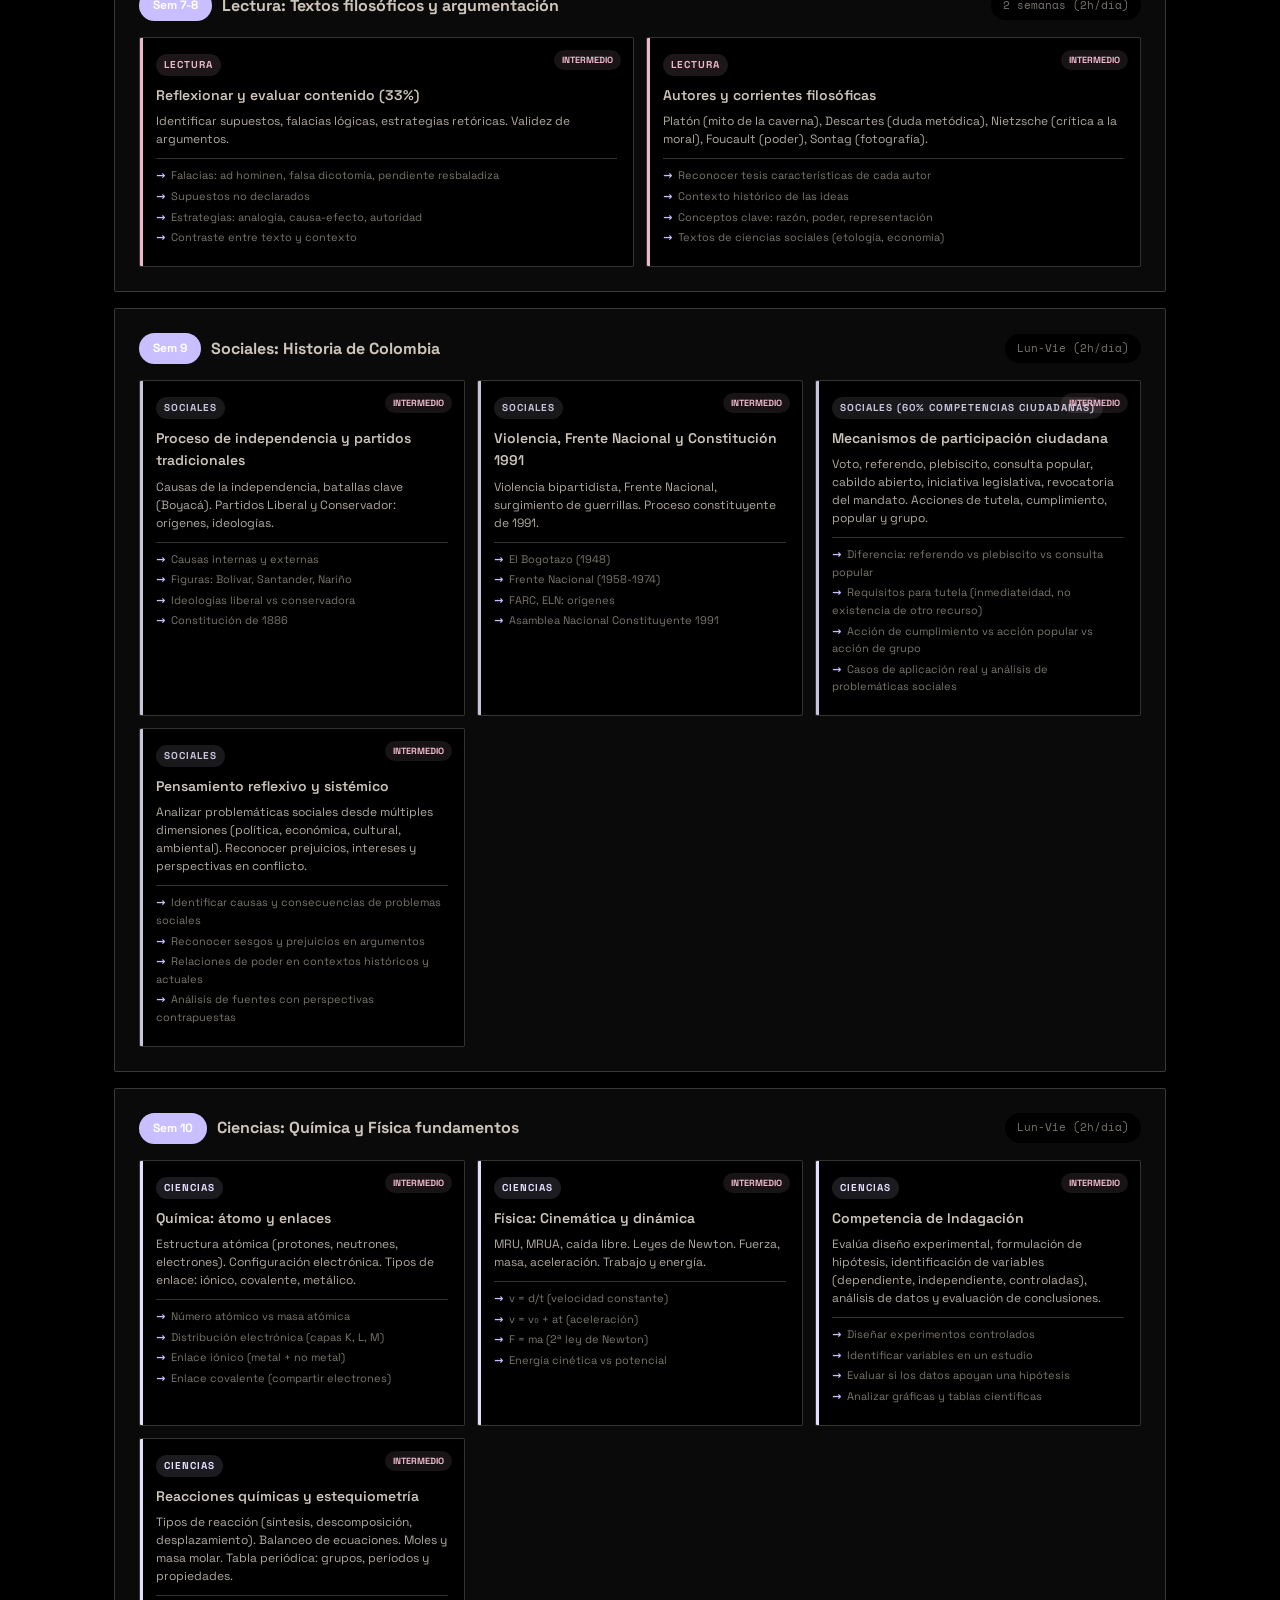
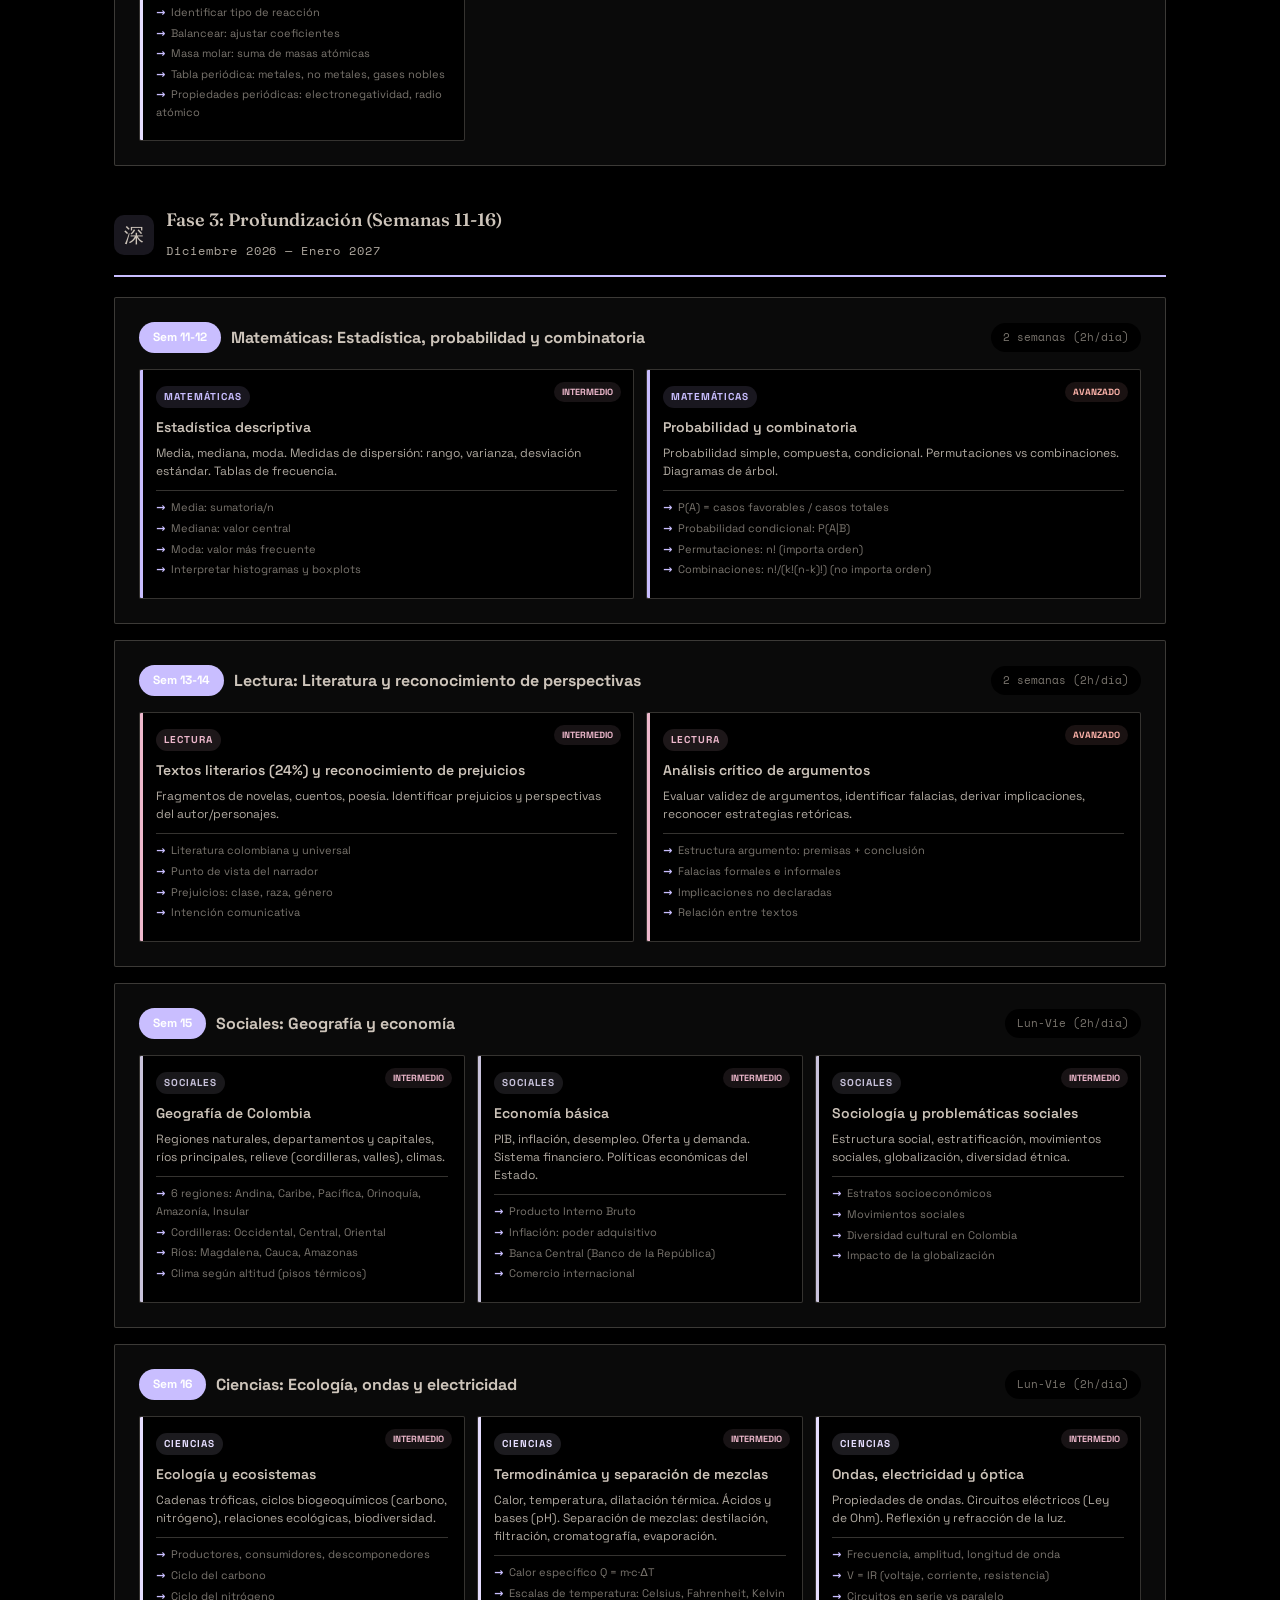
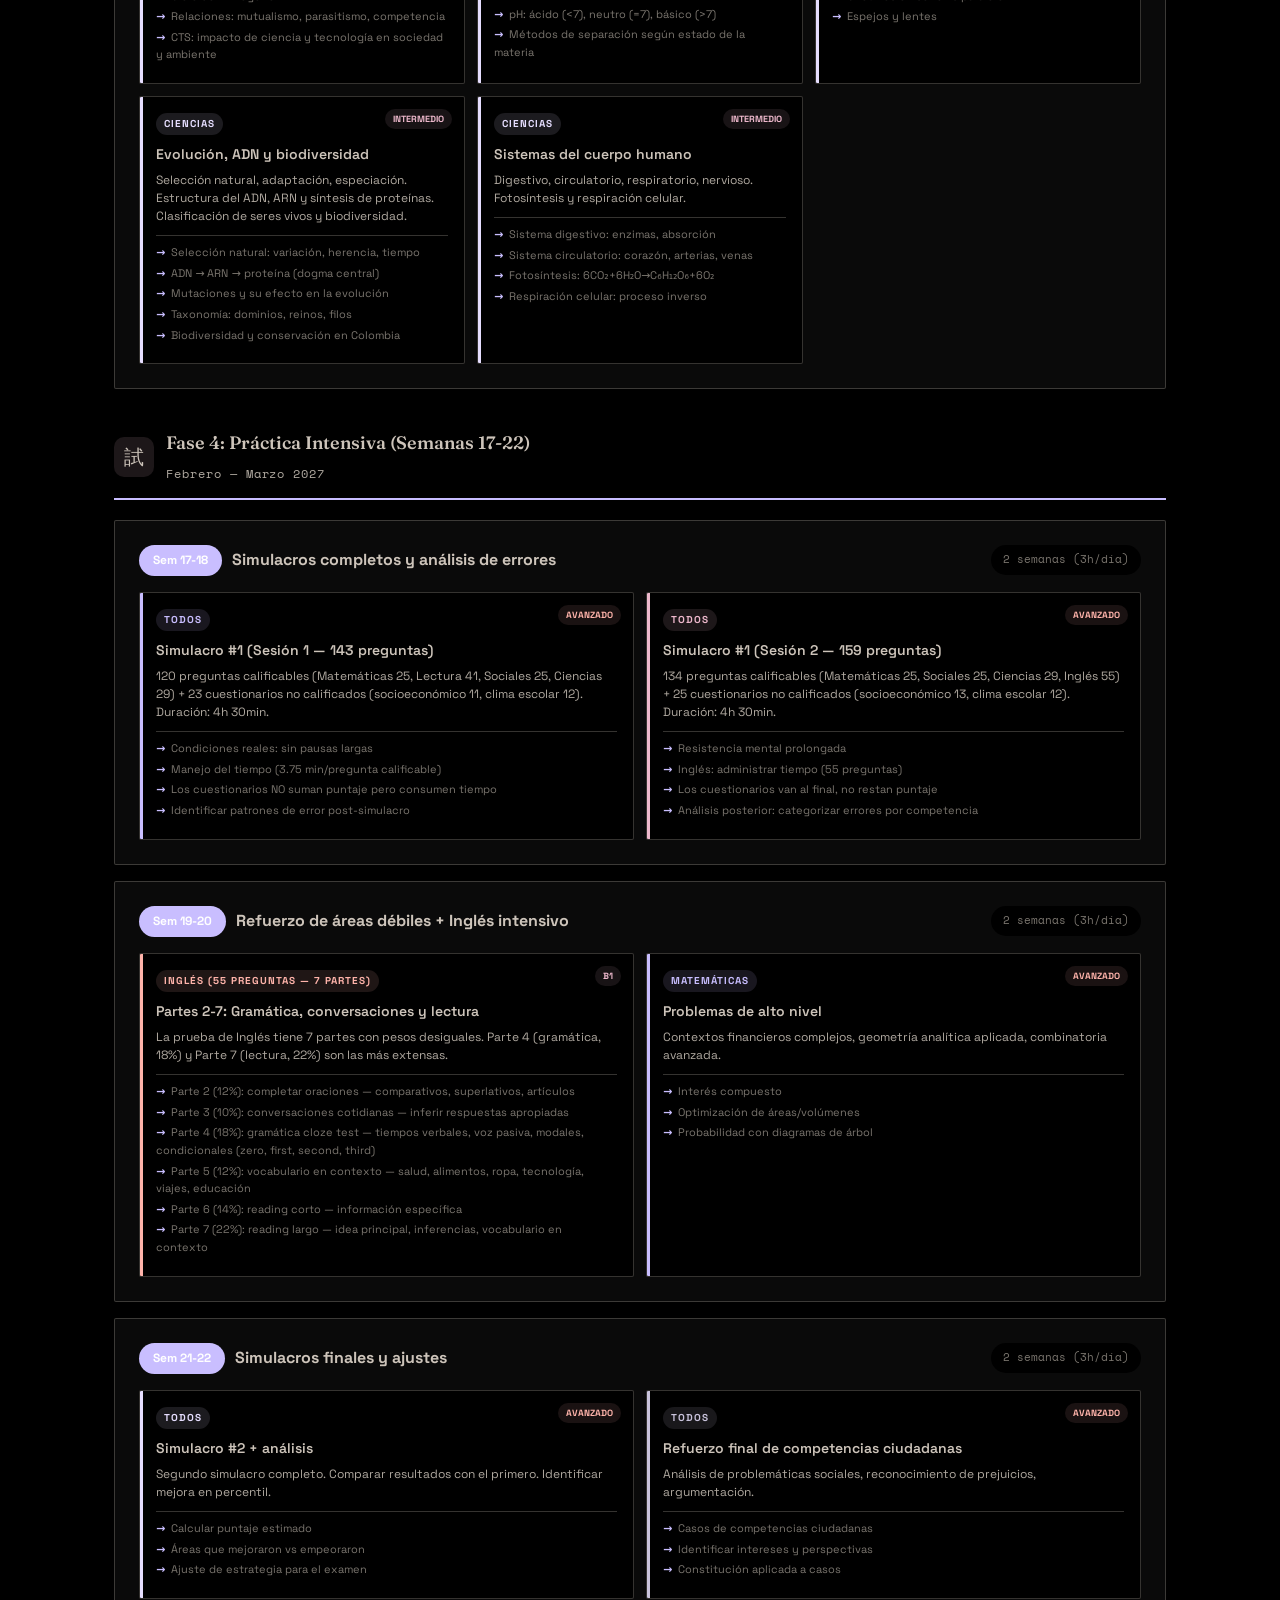
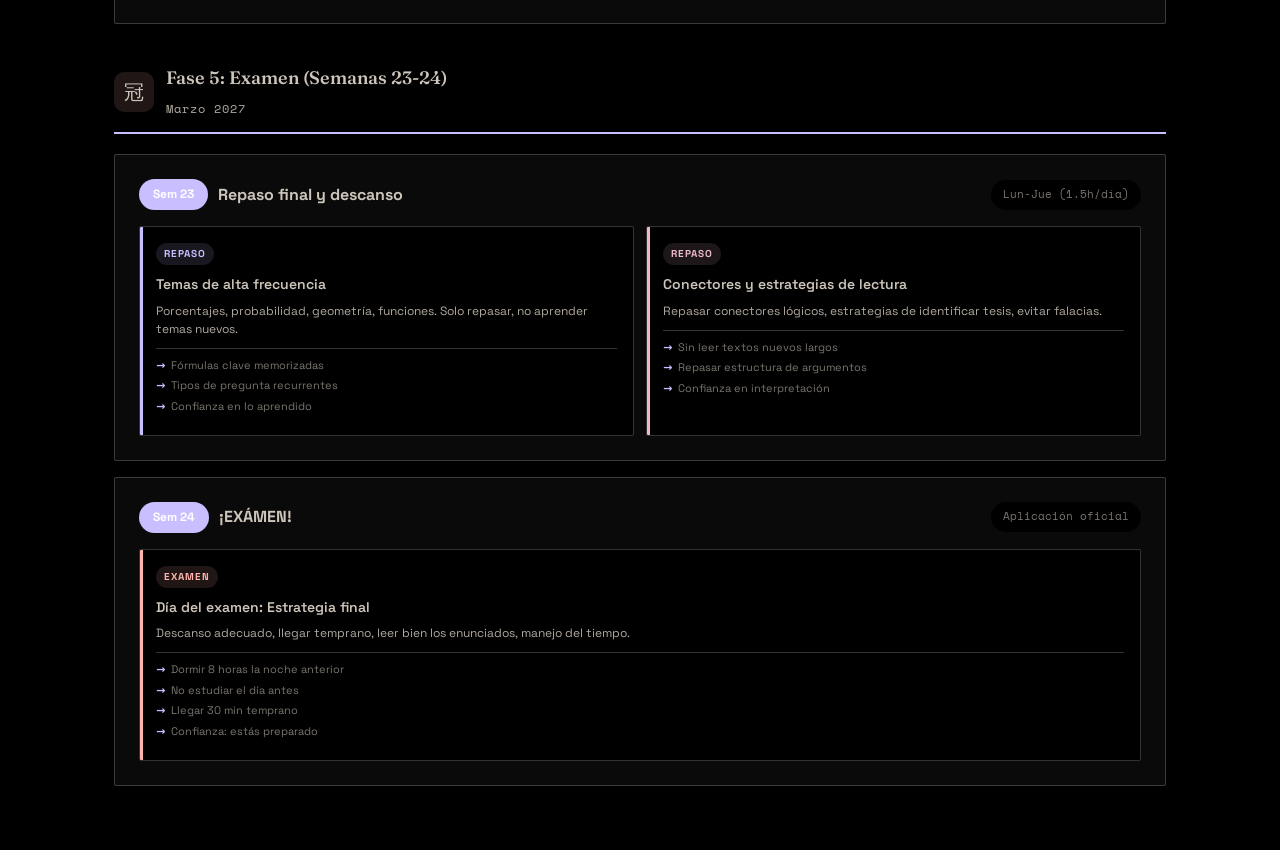
==== commit d55f7f1c: "fix: dropear 63 preguntas con <4 opciones + quitar banner emocional - banco 616→553, todas con 4 opc" ====
--- a/roadmap.html
+++ b/roadmap.html
@@ -4,6 +4,7 @@
 <meta charset="UTF-8">
 <meta name="viewport" content="width=device-width, initial-scale=1.0">
 <title>Roadmap ICFES Saber 11° — De 0 a 100 | Edén</title>
+<link rel="icon" href="art/favicon.svg" type="image/svg+xml">
 <style>
 @font-face{font-display:swap;font-family:"Fraunces Variable";font-style:normal;font-weight:100 900;src:url(fonts/fraunces-latin.woff2) format("woff2-variations");}
 @font-face{font-display:swap;font-family:"Space Grotesk Variable";font-style:normal;font-weight:300 700;src:url(fonts/space-grotesk-latin.woff2) format("woff2-variations");}
@@ -132,19 +133,6 @@
   </div>
 
 
-  <!-- EDUCACIÓN EMOCIONAL 2026 -->
-  <div style="background:var(--warning-bg);border:1px solid var(--warning);border-radius:var(--radius);padding:20px 24px;margin-bottom:32px">
-    <h3 style="color:var(--warning);margin-bottom:8px">心 Educación Emocional (componente ICFES 2026 — EN VERIFICACIÓN)</h3>
-    <p style="font-size:13px;color:var(--text);margin-bottom:8px">Lo socioemocional ya hace parte del Sistema Integral de Evaluación del ICFES (no es una sexta prueba calificable del Saber 11):</p>
-    <ul style="font-size:12px;color:var(--text);margin-left:16px;margin-bottom:8px;list-style:disc">
-      <li><strong>Conciencia emocional:</strong> identificar y nombrar emociones propias y ajenas</li>
-      <li><strong>Autorregulación:</strong> gestionar impulsos, estrés y reacciones</li>
-      <li><strong>Empatía:</strong> comprender perspectivas y sentimientos de otros</li>
-      <li><strong>Habilidades sociales:</strong> comunicación asertiva, resolución de conflictos, trabajo en equipo</li>
-    </ul>
-    <p style="font-size:11px;color:var(--text-dim)">*Verificar actualizaciones en <a href="https://www.icfes.gov.co" style="color:var(--accent)" target="_blank">icfes.gov.co</a>. Según guías oficiales Saber 11 2026-1 y 2026-2, el examen sigue teniendo 5 pruebas + cuestionario socioeconómico NO calificable. Lo socioemocional vive en cuestionarios auxiliares y pruebas CRESE (grados 5/7/9).</p>
-  </div>
-
   <!-- FASE 1 -->
   <div class="phase">
     <div class="phase-header">
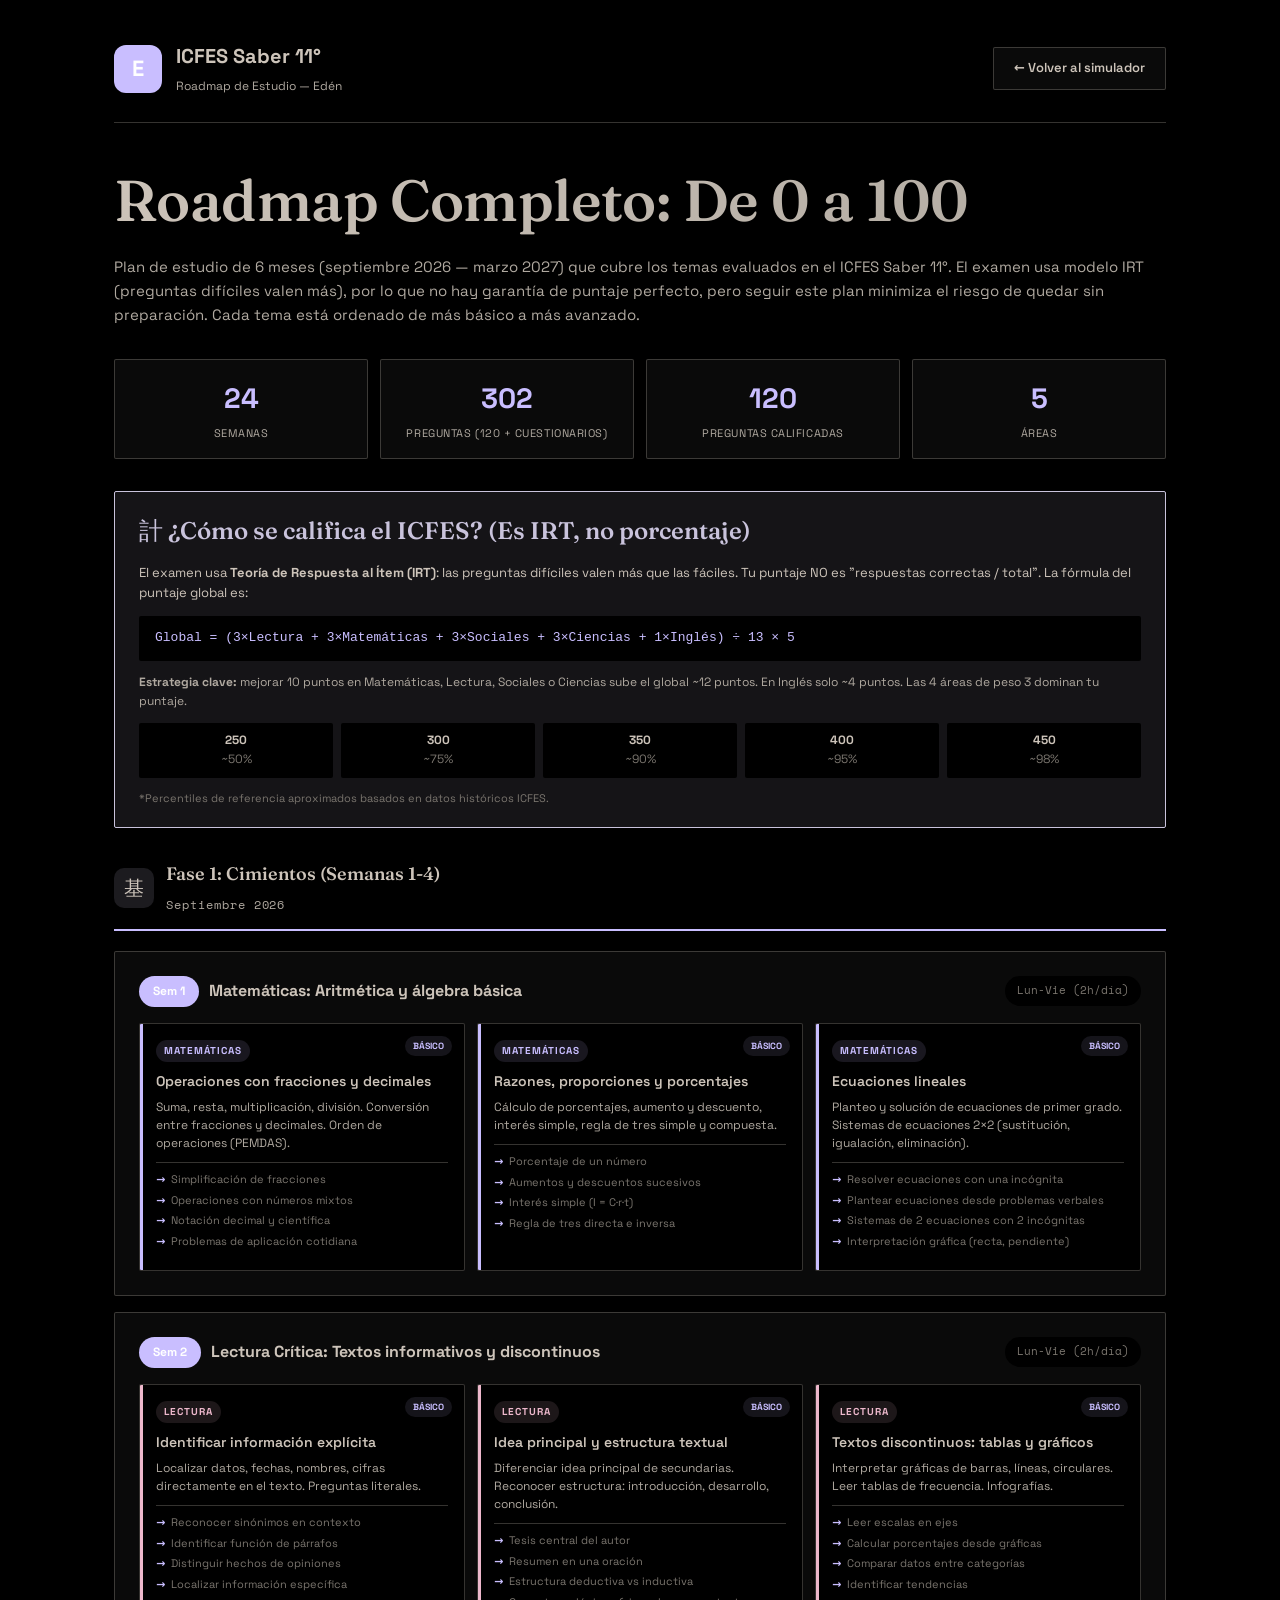
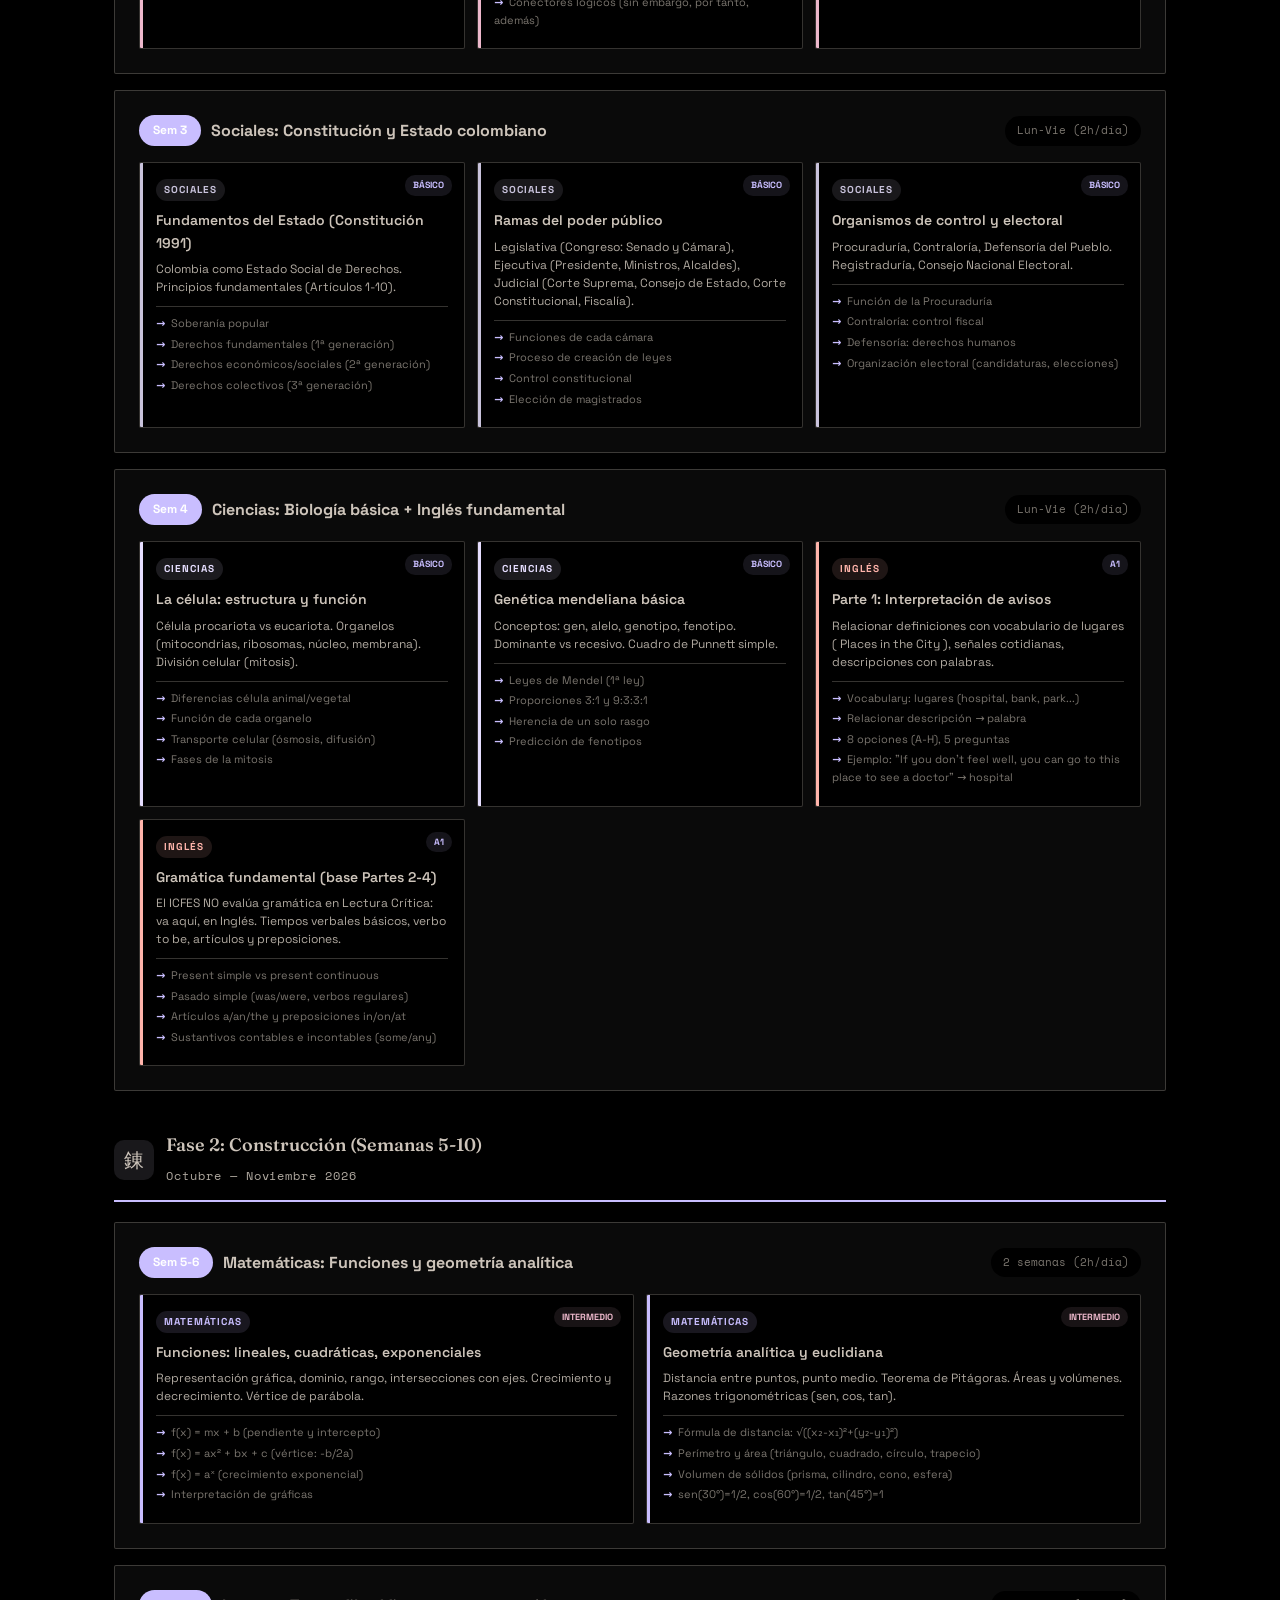
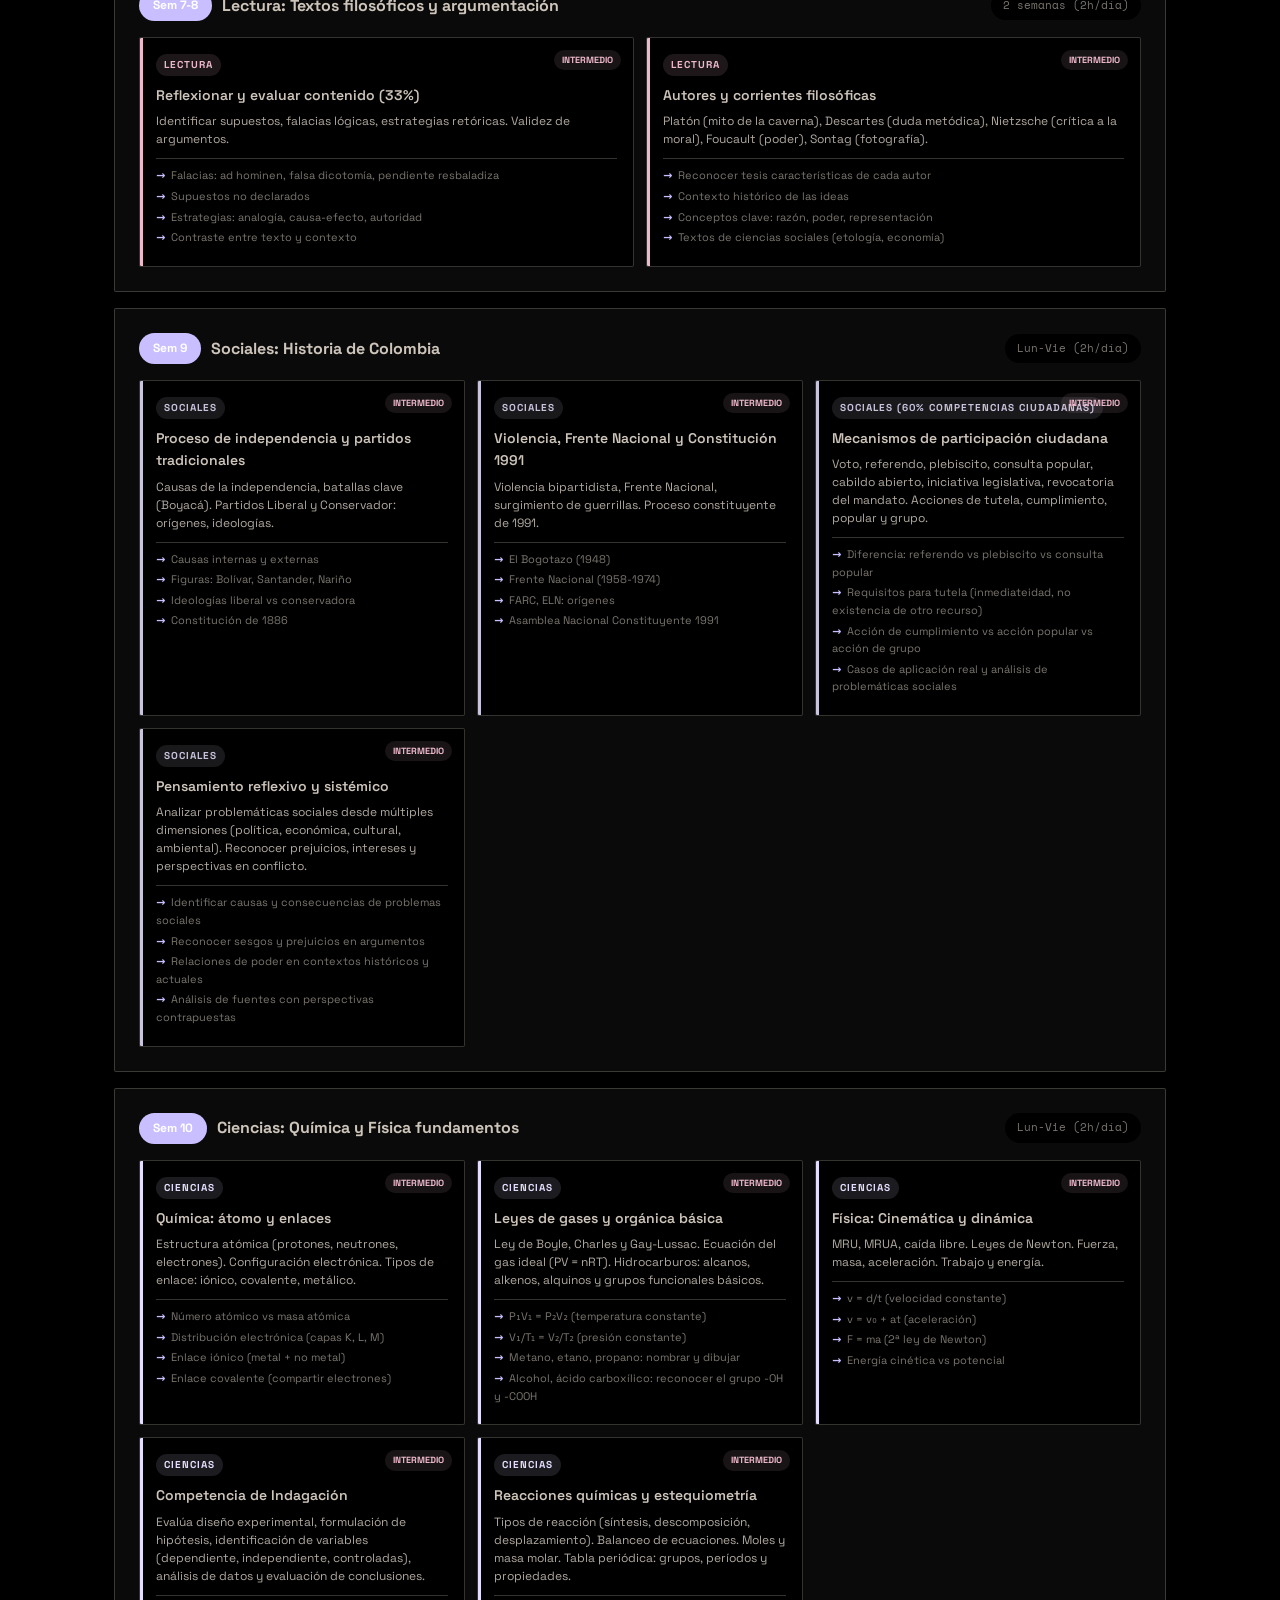
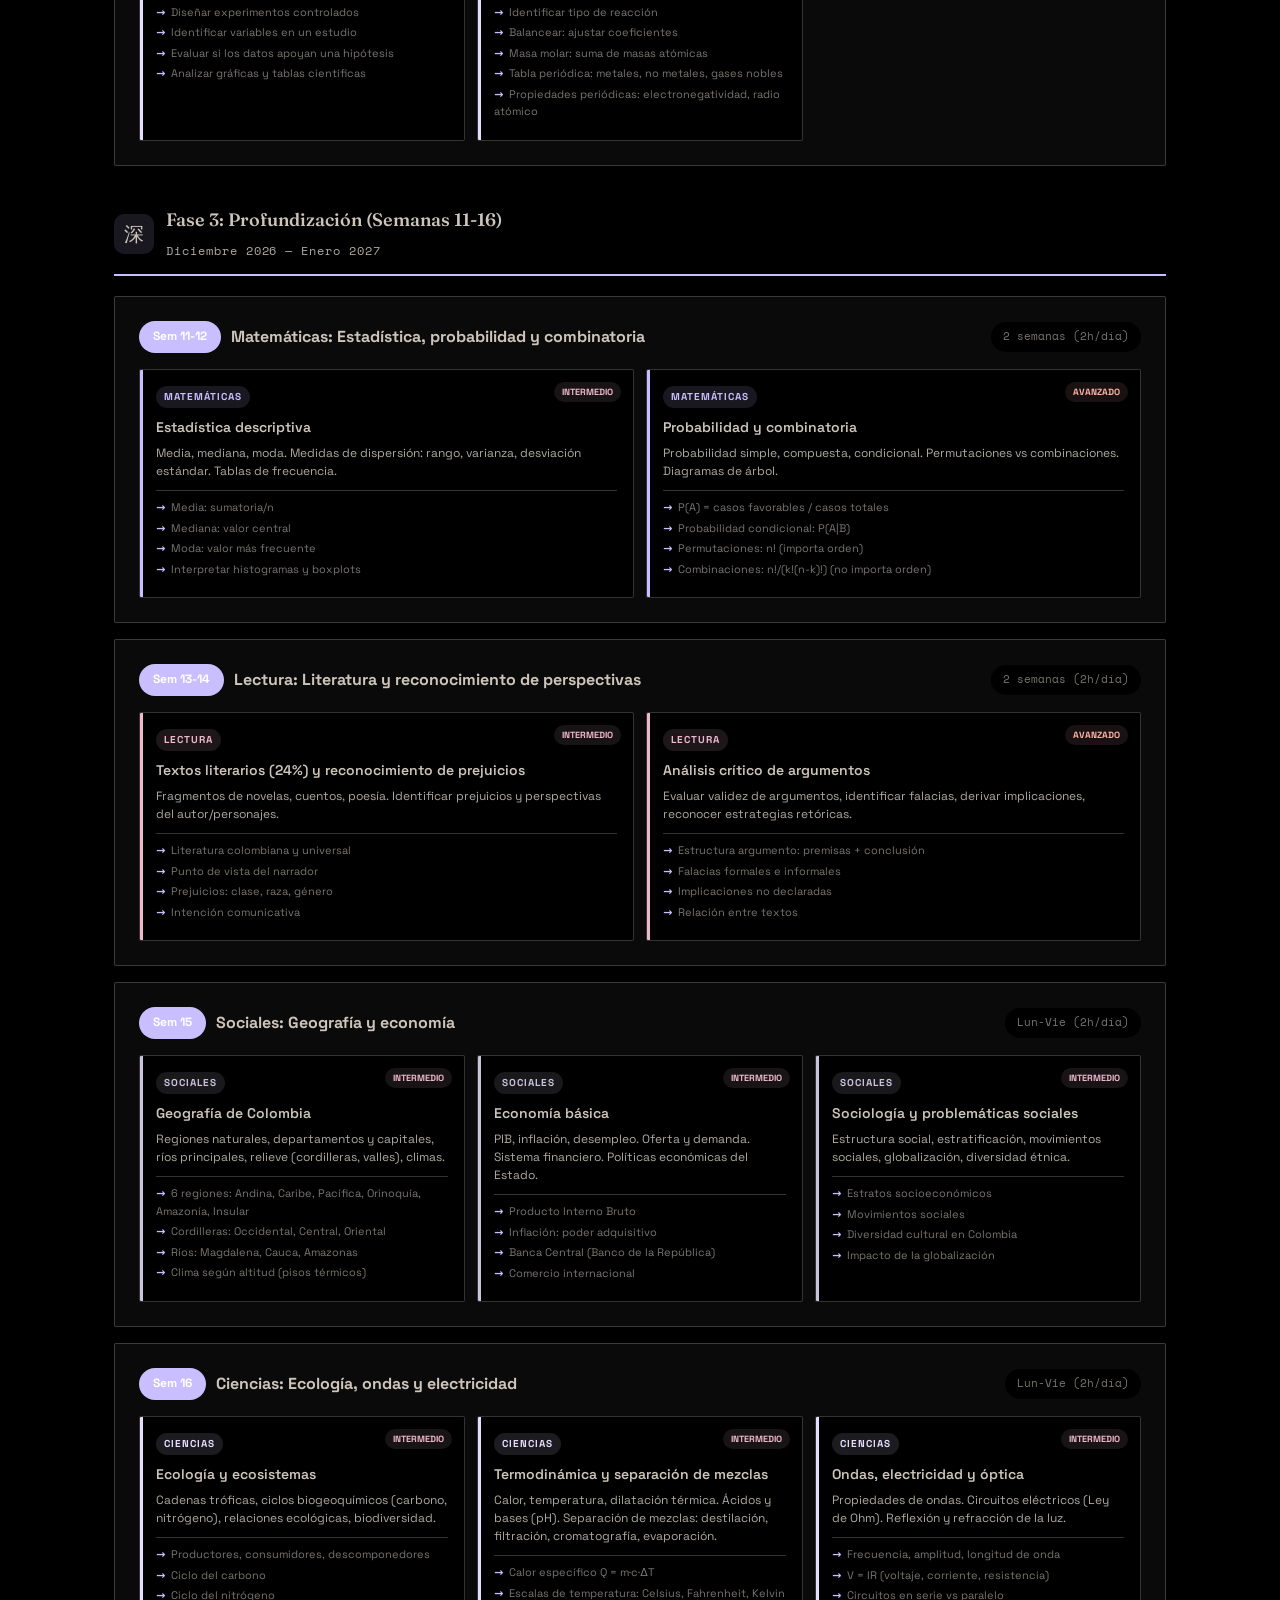
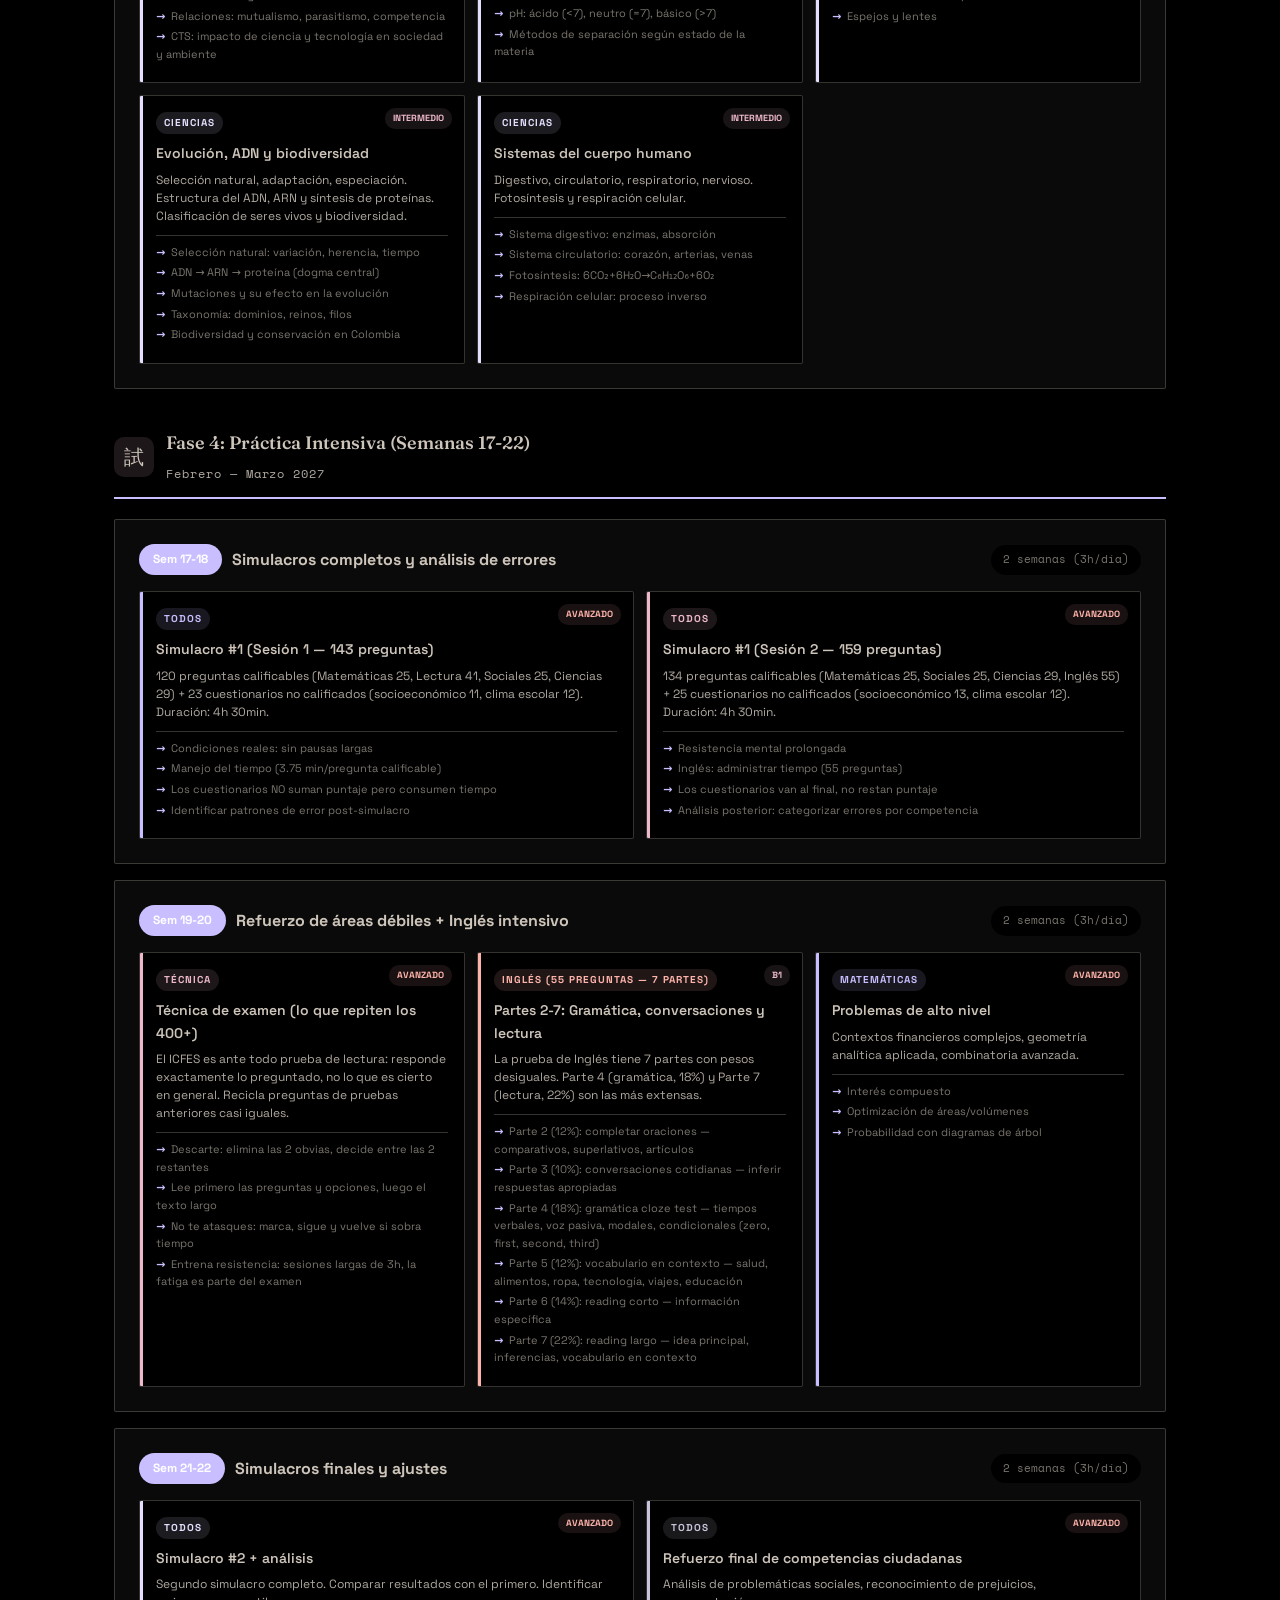
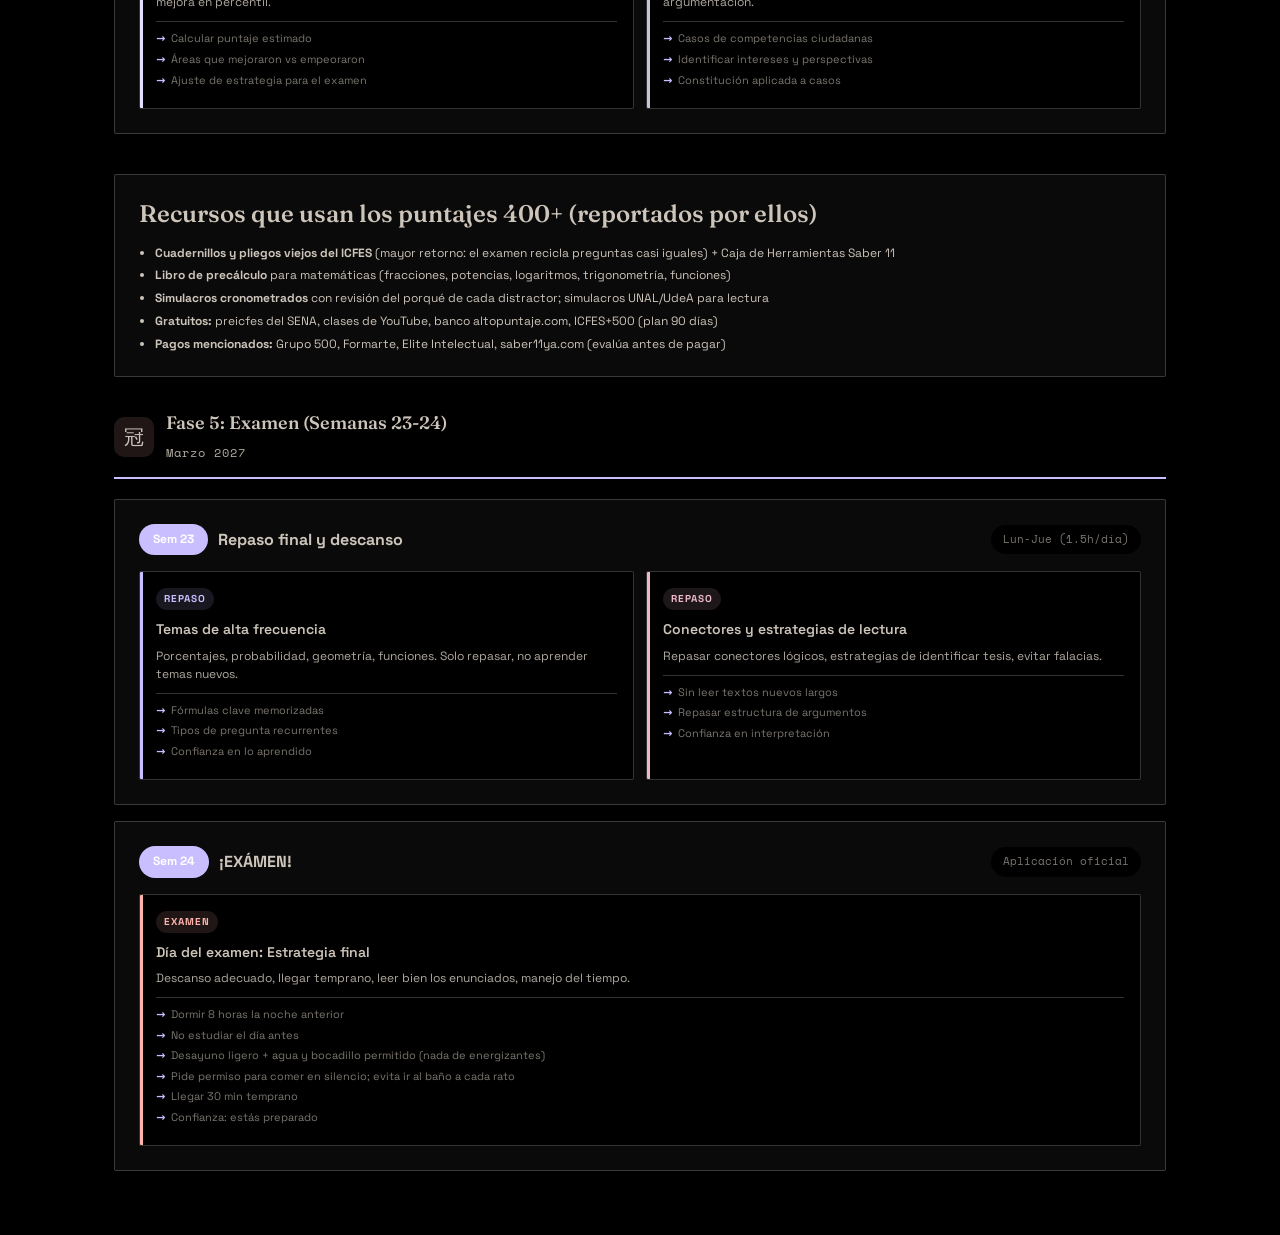
==== commit f9dfba48: "feat: formato exacto ICFES — estímulos compartidos, A-C oficial, roadmap con técnica real Banco 553→" ====
--- a/roadmap.html
+++ b/roadmap.html
@@ -514,6 +514,18 @@
         <div class="topic ciencias">
           <span class="level-badge level-2">Intermedio</span>
           <div class="topic-header"><span class="topic-area ciencias">Ciencias</span></div>
+          <div class="topic-title">Leyes de gases y orgánica básica</div>
+          <div class="topic-desc">Ley de Boyle, Charles y Gay-Lussac. Ecuación del gas ideal (PV = nRT). Hidrocarburos: alcanos, alkenos, alquinos y grupos funcionales básicos.</div>
+          <ul class="skills-list">
+            <li>P₁V₁ = P₂V₂ (temperatura constante)</li>
+            <li>V₁/T₁ = V₂/T₂ (presión constante)</li>
+            <li>Metano, etano, propano: nombrar y dibujar</li>
+            <li>Alcohol, ácido carboxílico: reconocer el grupo -OH y -COOH</li>
+          </ul>
+        </div>
+        <div class="topic ciencias">
+          <span class="level-badge level-2">Intermedio</span>
+          <div class="topic-header"><span class="topic-area ciencias">Ciencias</span></div>
           <div class="topic-title">Física: Cinemática y dinámica</div>
           <div class="topic-desc">MRU, MRUA, caída libre. Leyes de Newton. Fuerza, masa, aceleración. Trabajo y energía.</div>
           <ul class="skills-list">
@@ -812,6 +824,18 @@
         <span class="week-days">2 semanas (3h/día)</span>
       </div>
       <div class="topics-grid">
+        <div class="topic lectura">
+          <span class="level-badge level-3">Avanzado</span>
+          <div class="topic-header"><span class="topic-area lectura">Técnica</span></div>
+          <div class="topic-title">Técnica de examen (lo que repiten los 400+)</div>
+          <div class="topic-desc">El ICFES es ante todo prueba de lectura: responde exactamente lo preguntado, no lo que es cierto en general. Recicla preguntas de pruebas anteriores casi iguales.</div>
+          <ul class="skills-list">
+            <li>Descarte: elimina las 2 obvias, decide entre las 2 restantes</li>
+            <li>Lee primero las preguntas y opciones, luego el texto largo</li>
+            <li>No te atasques: marca, sigue y vuelve si sobra tiempo</li>
+            <li>Entrena resistencia: sesiones largas de 3h, la fatiga es parte del examen</li>
+          </ul>
+        </div>
         <div class="topic ingles">
           <span class="level-badge level-2">B1</span>
           <div class="topic-header"><span class="topic-area ingles">Inglés (55 preguntas — 7 partes)</span></div>
@@ -873,6 +897,18 @@
         </div>
       </div>
     </div>
+  </div>
+
+  <!-- RECURSOS -->
+  <div style="background:var(--card);border:1px solid var(--border);border-radius:var(--radius);padding:20px 24px;margin-bottom:32px">
+    <h3 style="margin-bottom:8px">Recursos que usan los puntajes 400+ (reportados por ellos)</h3>
+    <ul style="font-size:12px;color:var(--text);margin-left:16px;list-style:disc;line-height:1.9">
+      <li><strong>Cuadernillos y pliegos viejos del ICFES</strong> (mayor retorno: el examen recicla preguntas casi iguales) + Caja de Herramientas Saber 11</li>
+      <li><strong>Libro de precálculo</strong> para matemáticas (fracciones, potencias, logaritmos, trigonometría, funciones)</li>
+      <li><strong>Simulacros cronometrados</strong> con revisión del porqué de cada distractor; simulacros UNAL/UdeA para lectura</li>
+      <li><strong>Gratuitos:</strong> preicfes del SENA, clases de YouTube, banco altopuntaje.com, ICFES+500 (plan 90 días)</li>
+      <li><strong>Pagos mencionados:</strong> Grupo 500, Formarte, Elite Intelectual, saber11ya.com (evalúa antes de pagar)</li>
+    </ul>
   </div>
 
   <!-- FASE 5 -->
@@ -933,6 +969,8 @@
           <ul class="skills-list">
             <li>Dormir 8 horas la noche anterior</li>
             <li>No estudiar el día antes</li>
+            <li>Desayuno ligero + agua y bocadillo permitido (nada de energizantes)</li>
+            <li>Pide permiso para comer en silencio; evita ir al baño a cada rato</li>
             <li>Llegar 30 min temprano</li>
             <li>Confianza: estás preparado</li>
           </ul>
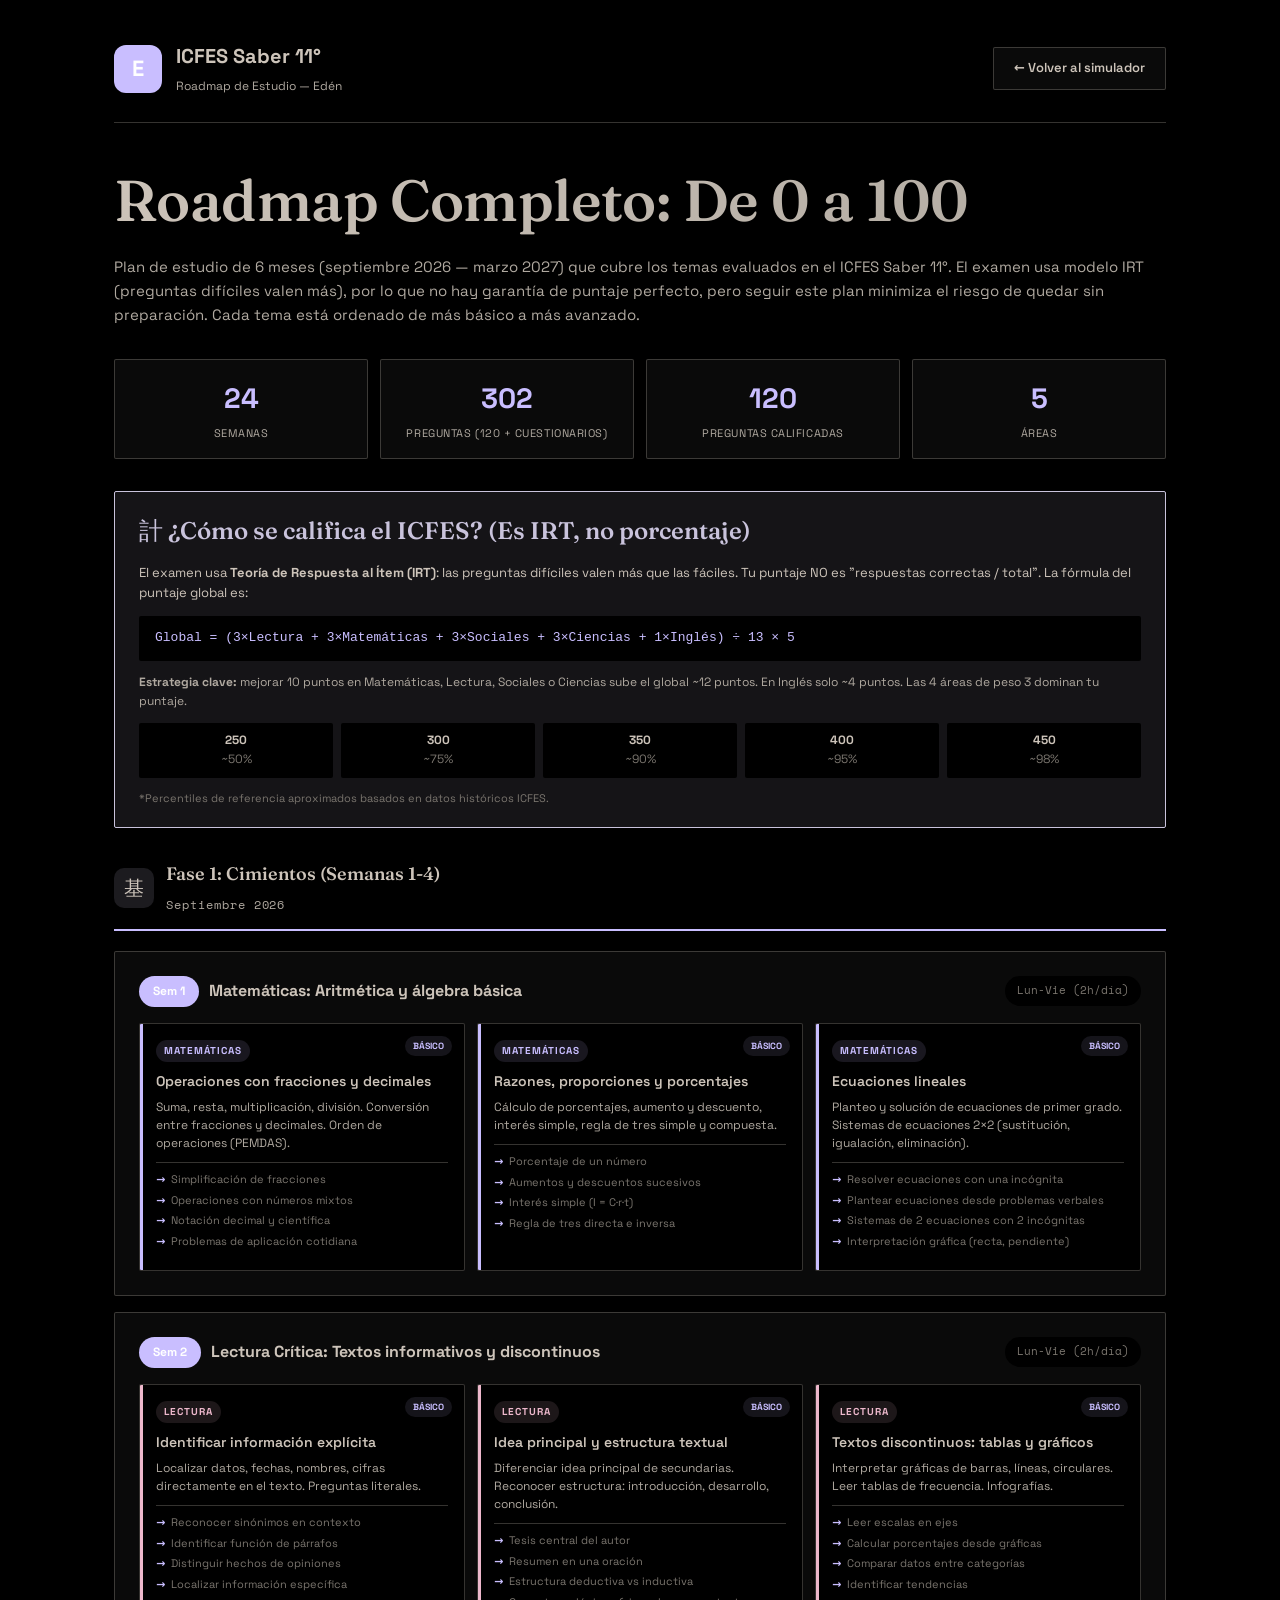
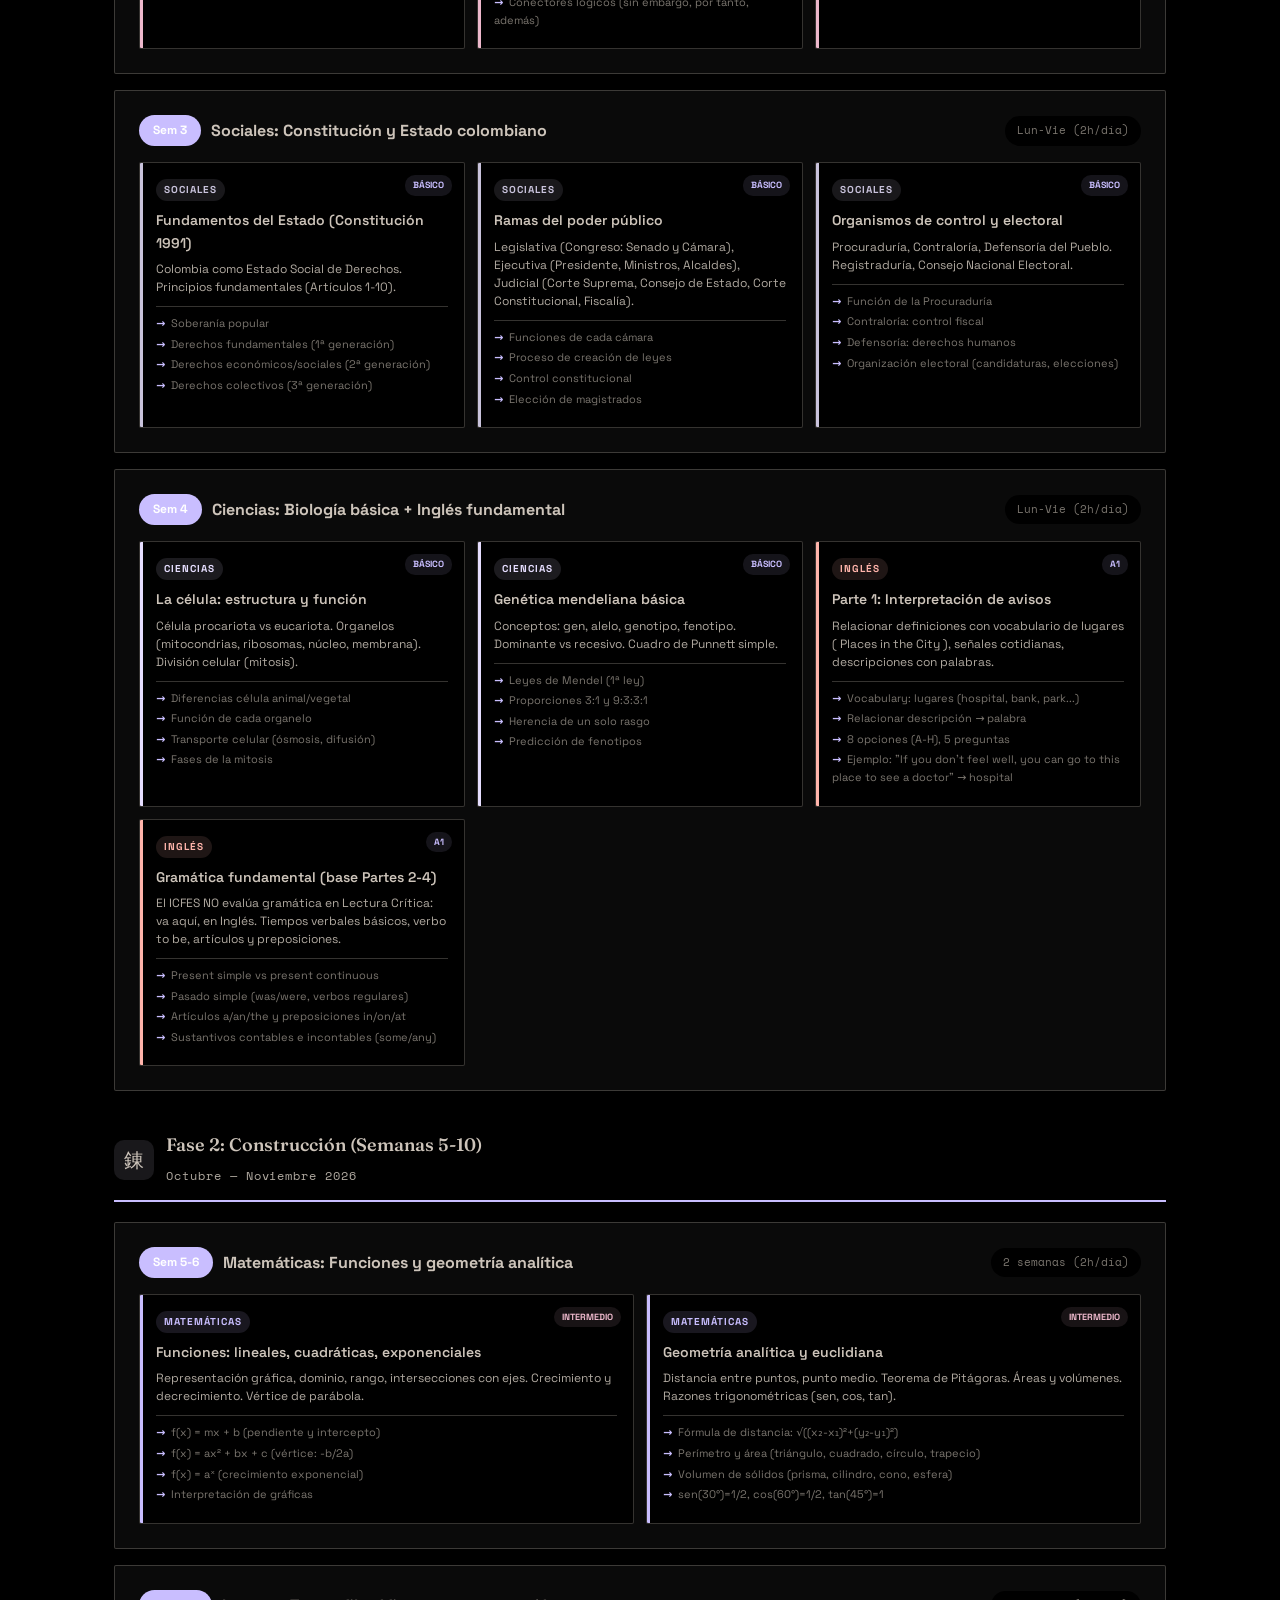
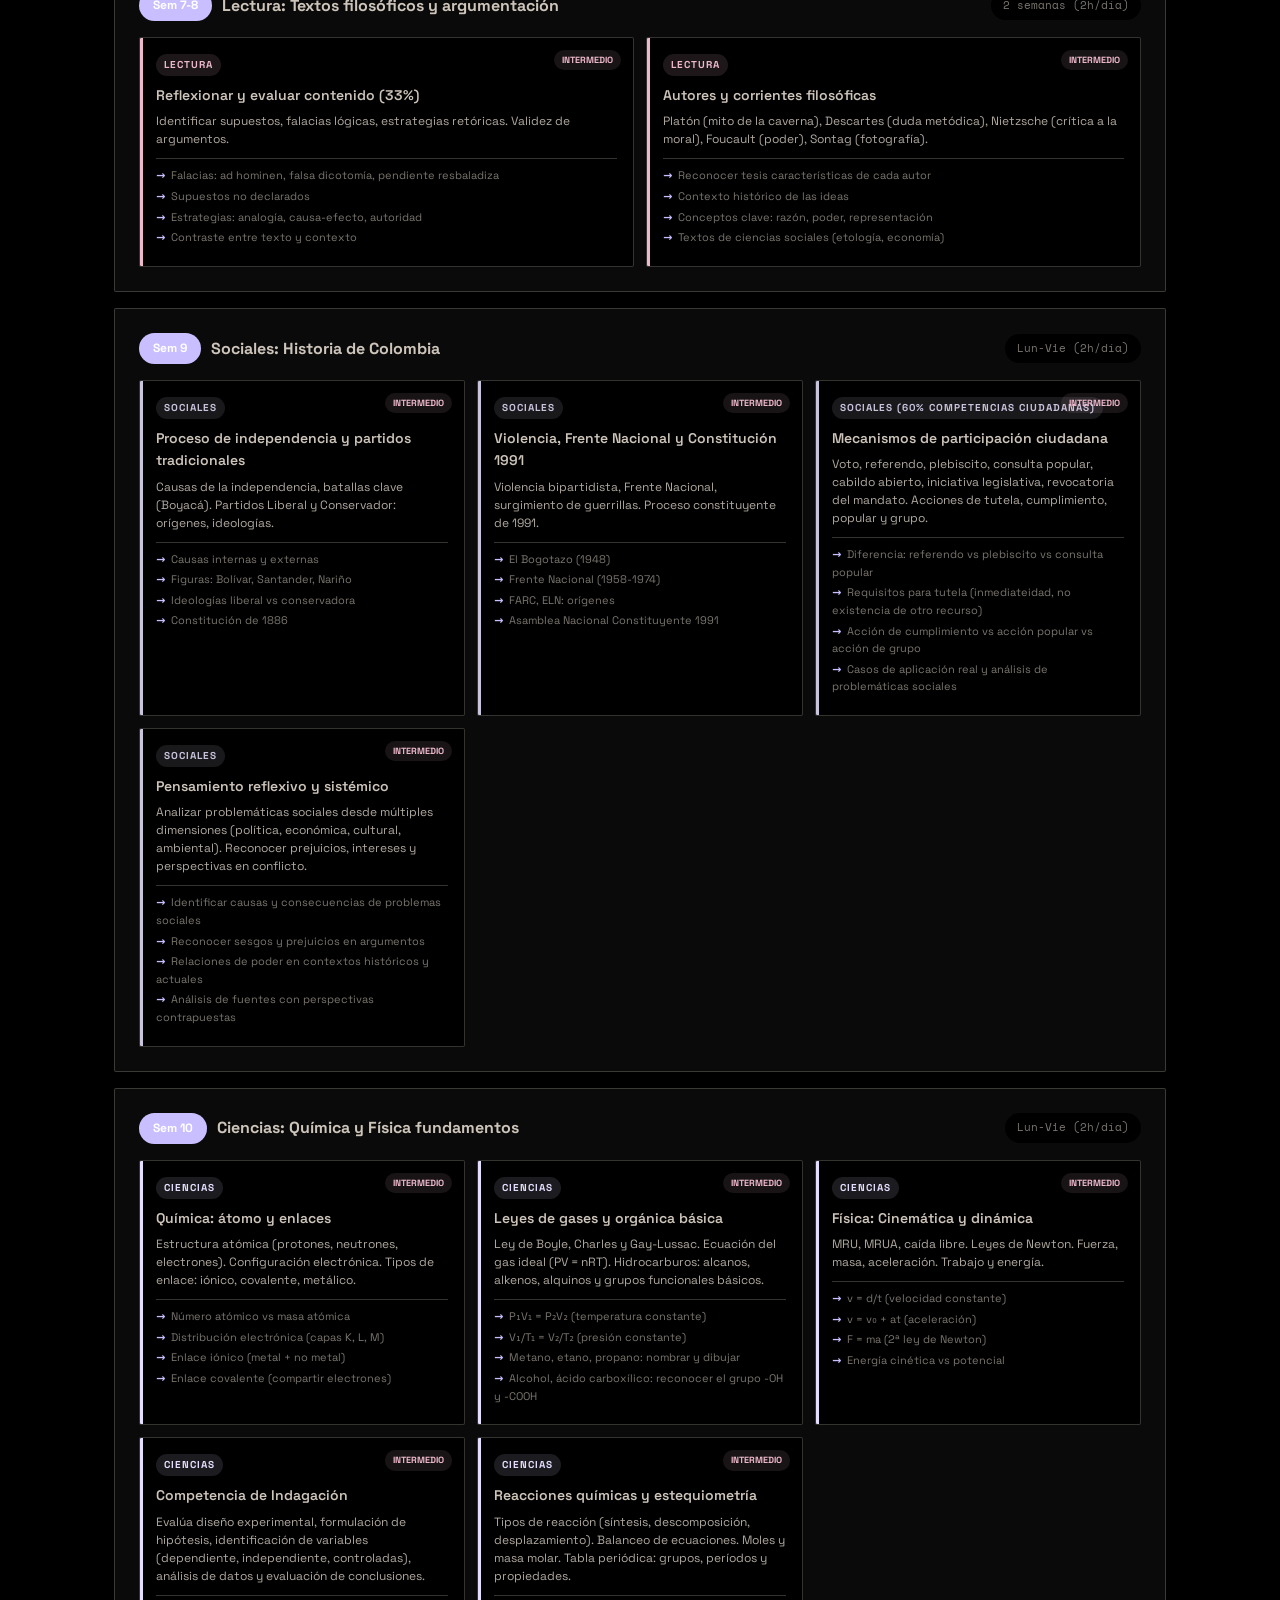
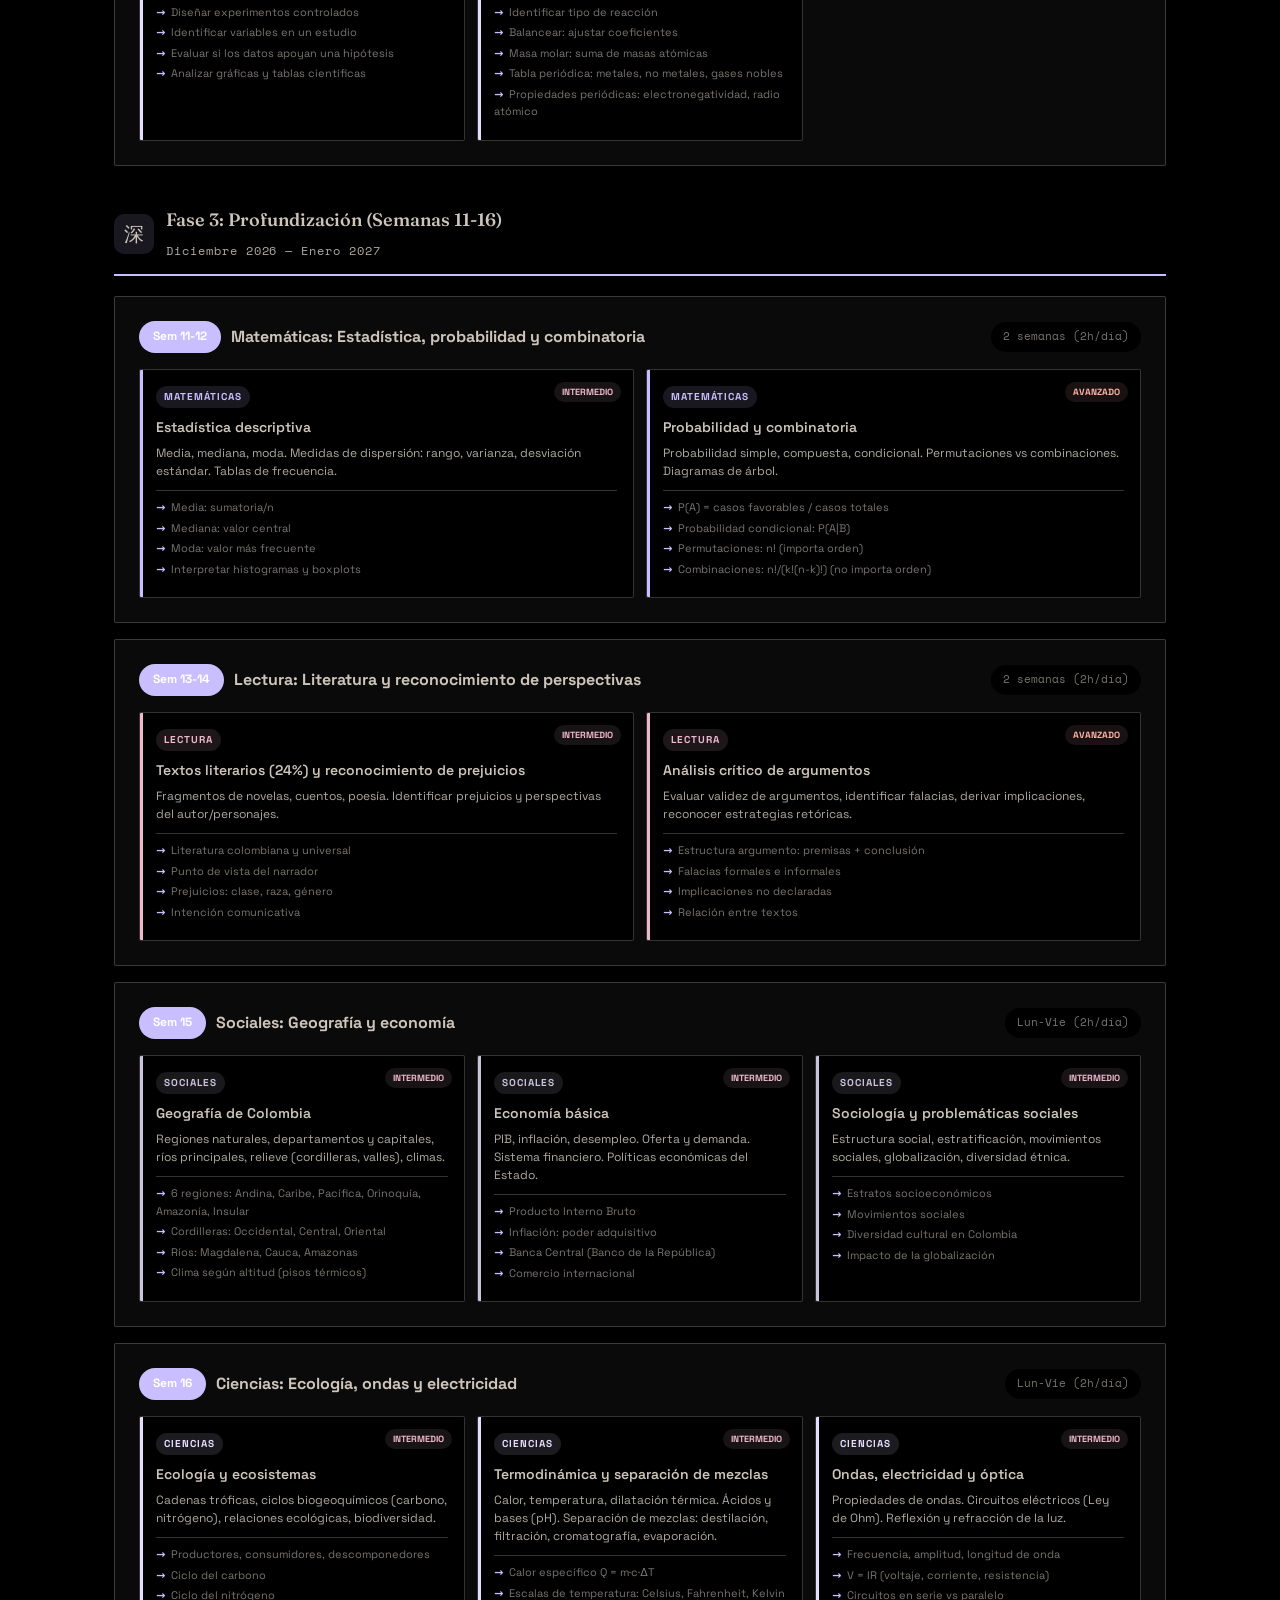
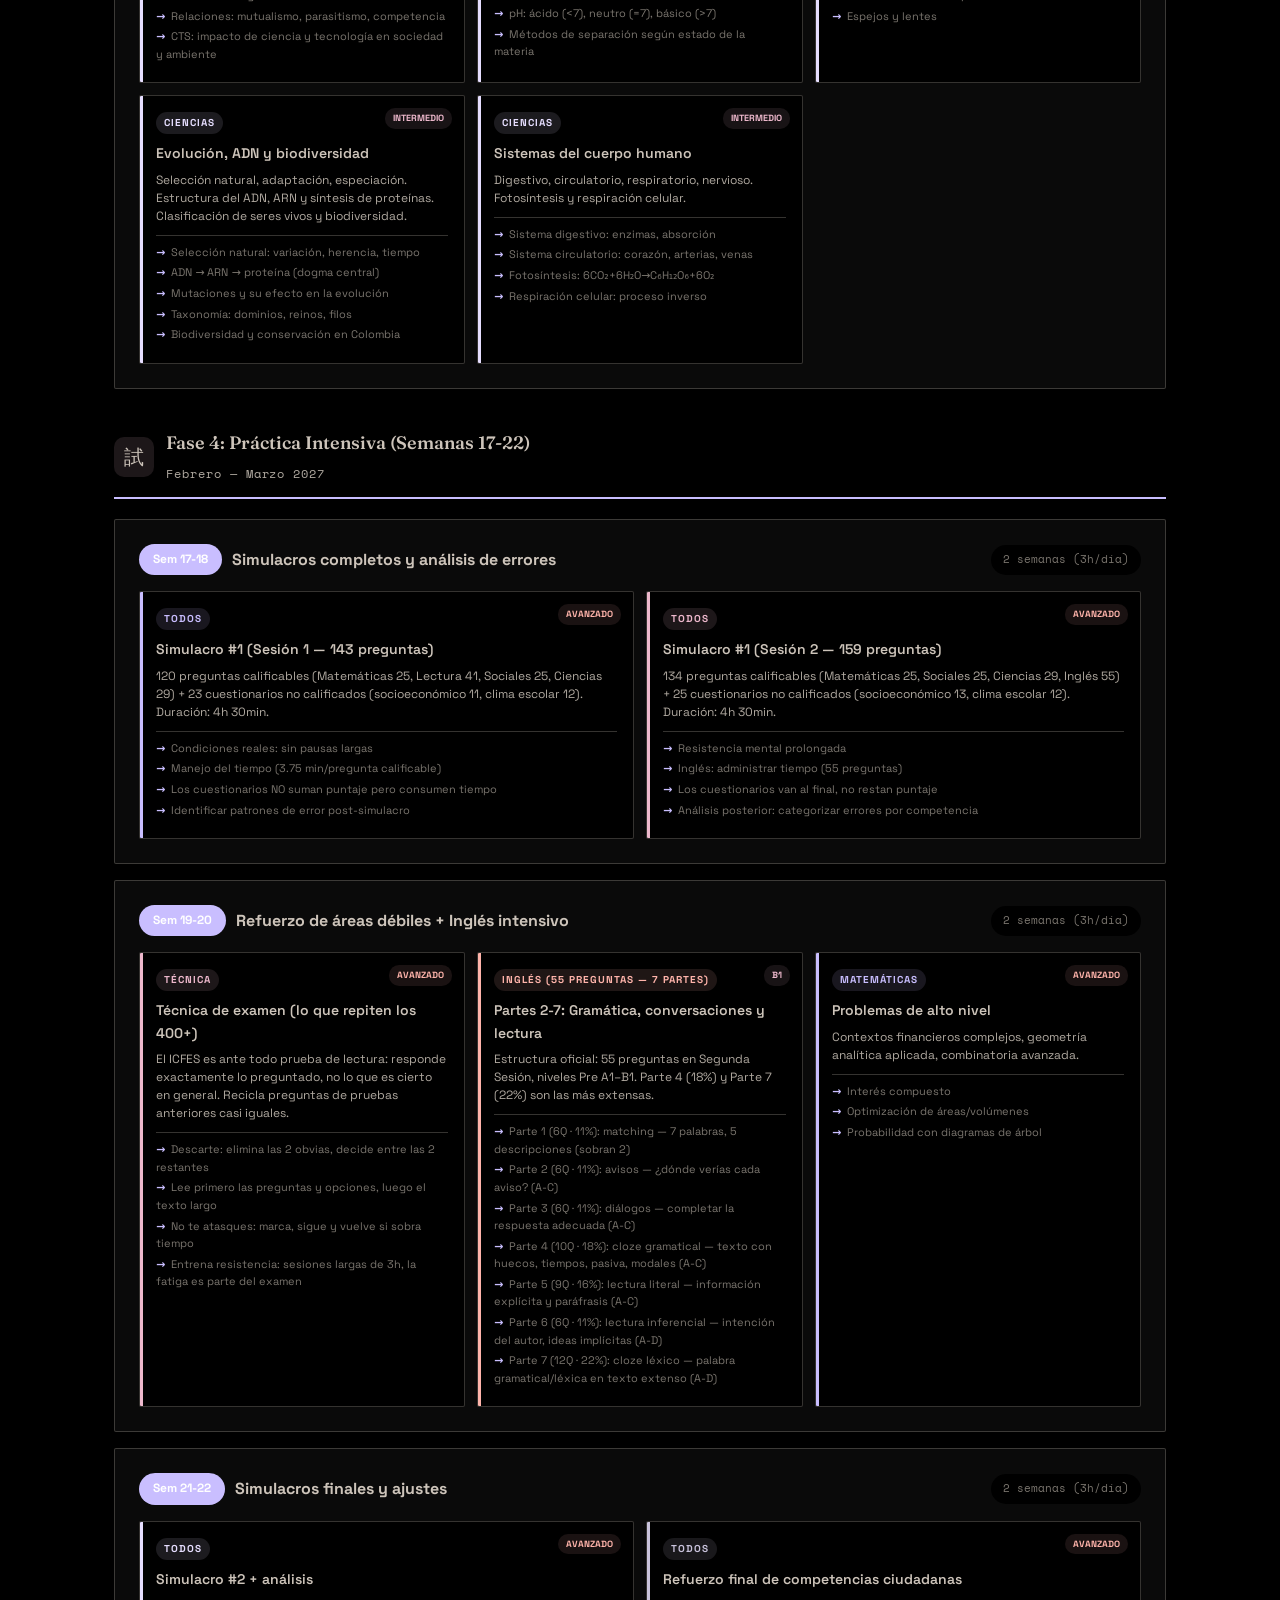
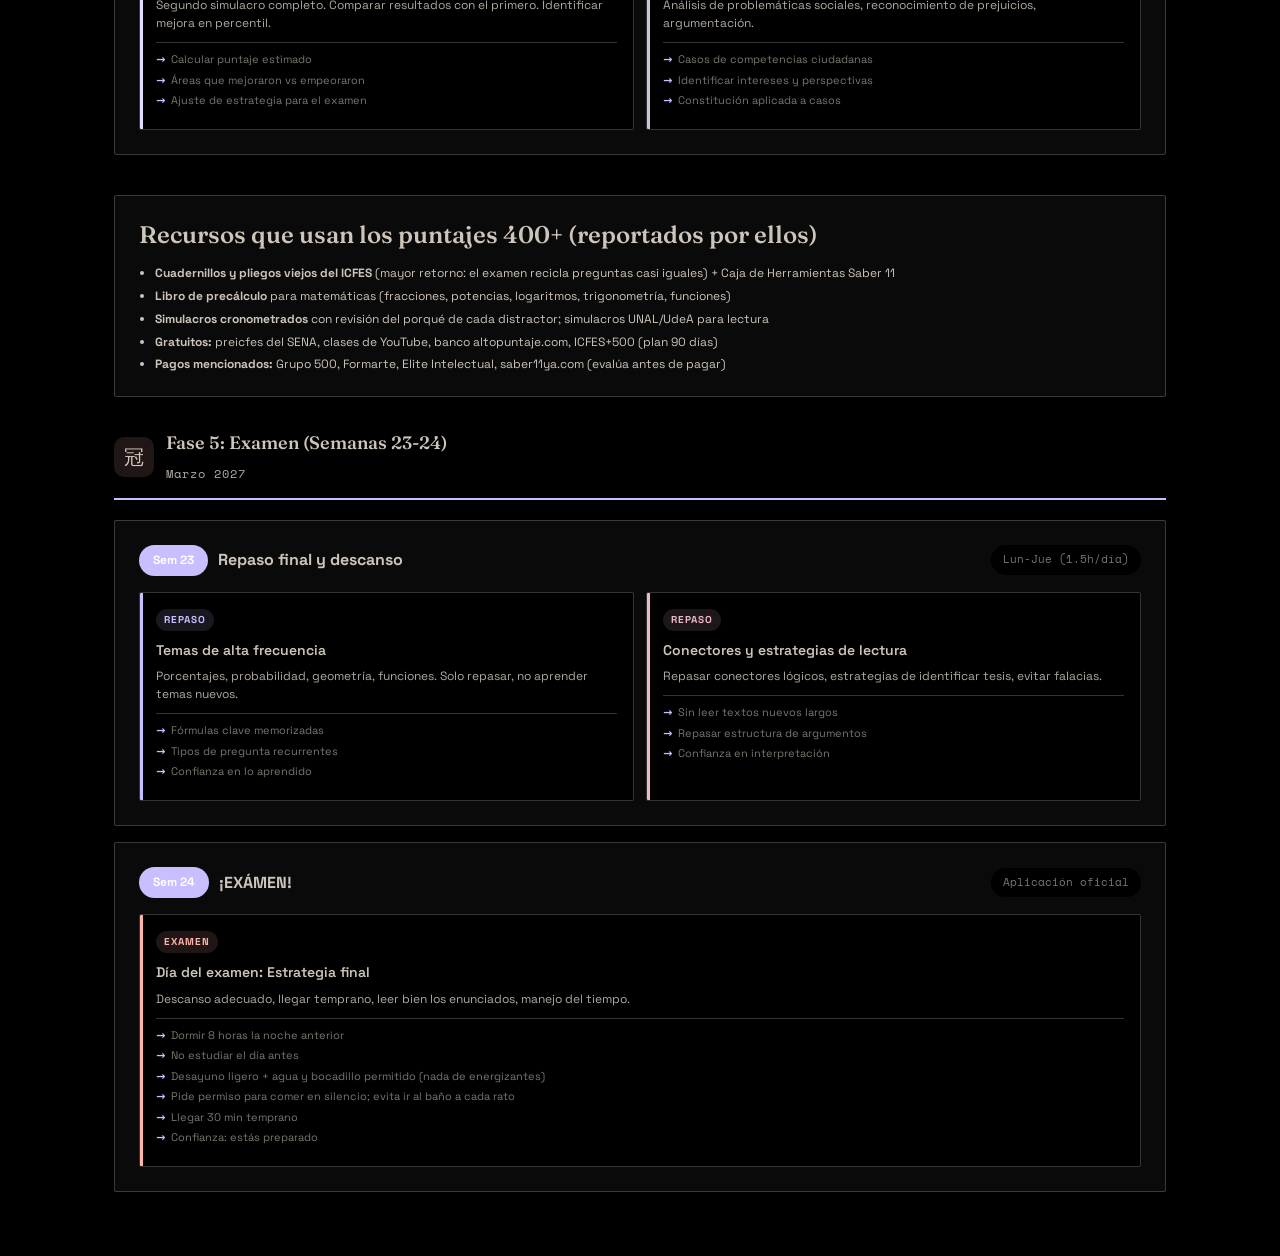
==== commit 9f0d6511: "feat: inglés oficial exacto del notebook (7 partes con conteos) + P7 cloze - NotebookLM: P1 6 / P2 6" ====
--- a/roadmap.html
+++ b/roadmap.html
@@ -840,14 +840,15 @@
           <span class="level-badge level-2">B1</span>
           <div class="topic-header"><span class="topic-area ingles">Inglés (55 preguntas — 7 partes)</span></div>
           <div class="topic-title">Partes 2-7: Gramática, conversaciones y lectura</div>
-          <div class="topic-desc">La prueba de Inglés tiene 7 partes con pesos desiguales. Parte 4 (gramática, 18%) y Parte 7 (lectura, 22%) son las más extensas.</div>
-          <ul class="skills-list">
-            <li>Parte 2 (12%): completar oraciones — comparativos, superlativos, artículos</li>
-            <li>Parte 3 (10%): conversaciones cotidianas — inferir respuestas apropiadas</li>
-            <li>Parte 4 (18%): gramática cloze test — tiempos verbales, voz pasiva, modales, condicionales (zero, first, second, third)</li>
-            <li>Parte 5 (12%): vocabulario en contexto — salud, alimentos, ropa, tecnología, viajes, educación</li>
-            <li>Parte 6 (14%): reading corto — información específica</li>
-            <li>Parte 7 (22%): reading largo — idea principal, inferencias, vocabulario en contexto</li>
+          <div class="topic-desc">Estructura oficial: 55 preguntas en Segunda Sesión, niveles Pre A1–B1. Parte 4 (18%) y Parte 7 (22%) son las más extensas.</div>
+          <ul class="skills-list">
+            <li>Parte 1 (6Q · 11%): matching — 7 palabras, 5 descripciones (sobran 2)</li>
+            <li>Parte 2 (6Q · 11%): avisos — ¿dónde verías cada aviso? (A-C)</li>
+            <li>Parte 3 (6Q · 11%): diálogos — completar la respuesta adecuada (A-C)</li>
+            <li>Parte 4 (10Q · 18%): cloze gramatical — texto con huecos, tiempos, pasiva, modales (A-C)</li>
+            <li>Parte 5 (9Q · 16%): lectura literal — información explícita y paráfrasis (A-C)</li>
+            <li>Parte 6 (6Q · 11%): lectura inferencial — intención del autor, ideas implícitas (A-D)</li>
+            <li>Parte 7 (12Q · 22%): cloze léxico — palabra gramatical/léxica en texto extenso (A-D)</li>
           </ul>
         </div>
         <div class="topic math">
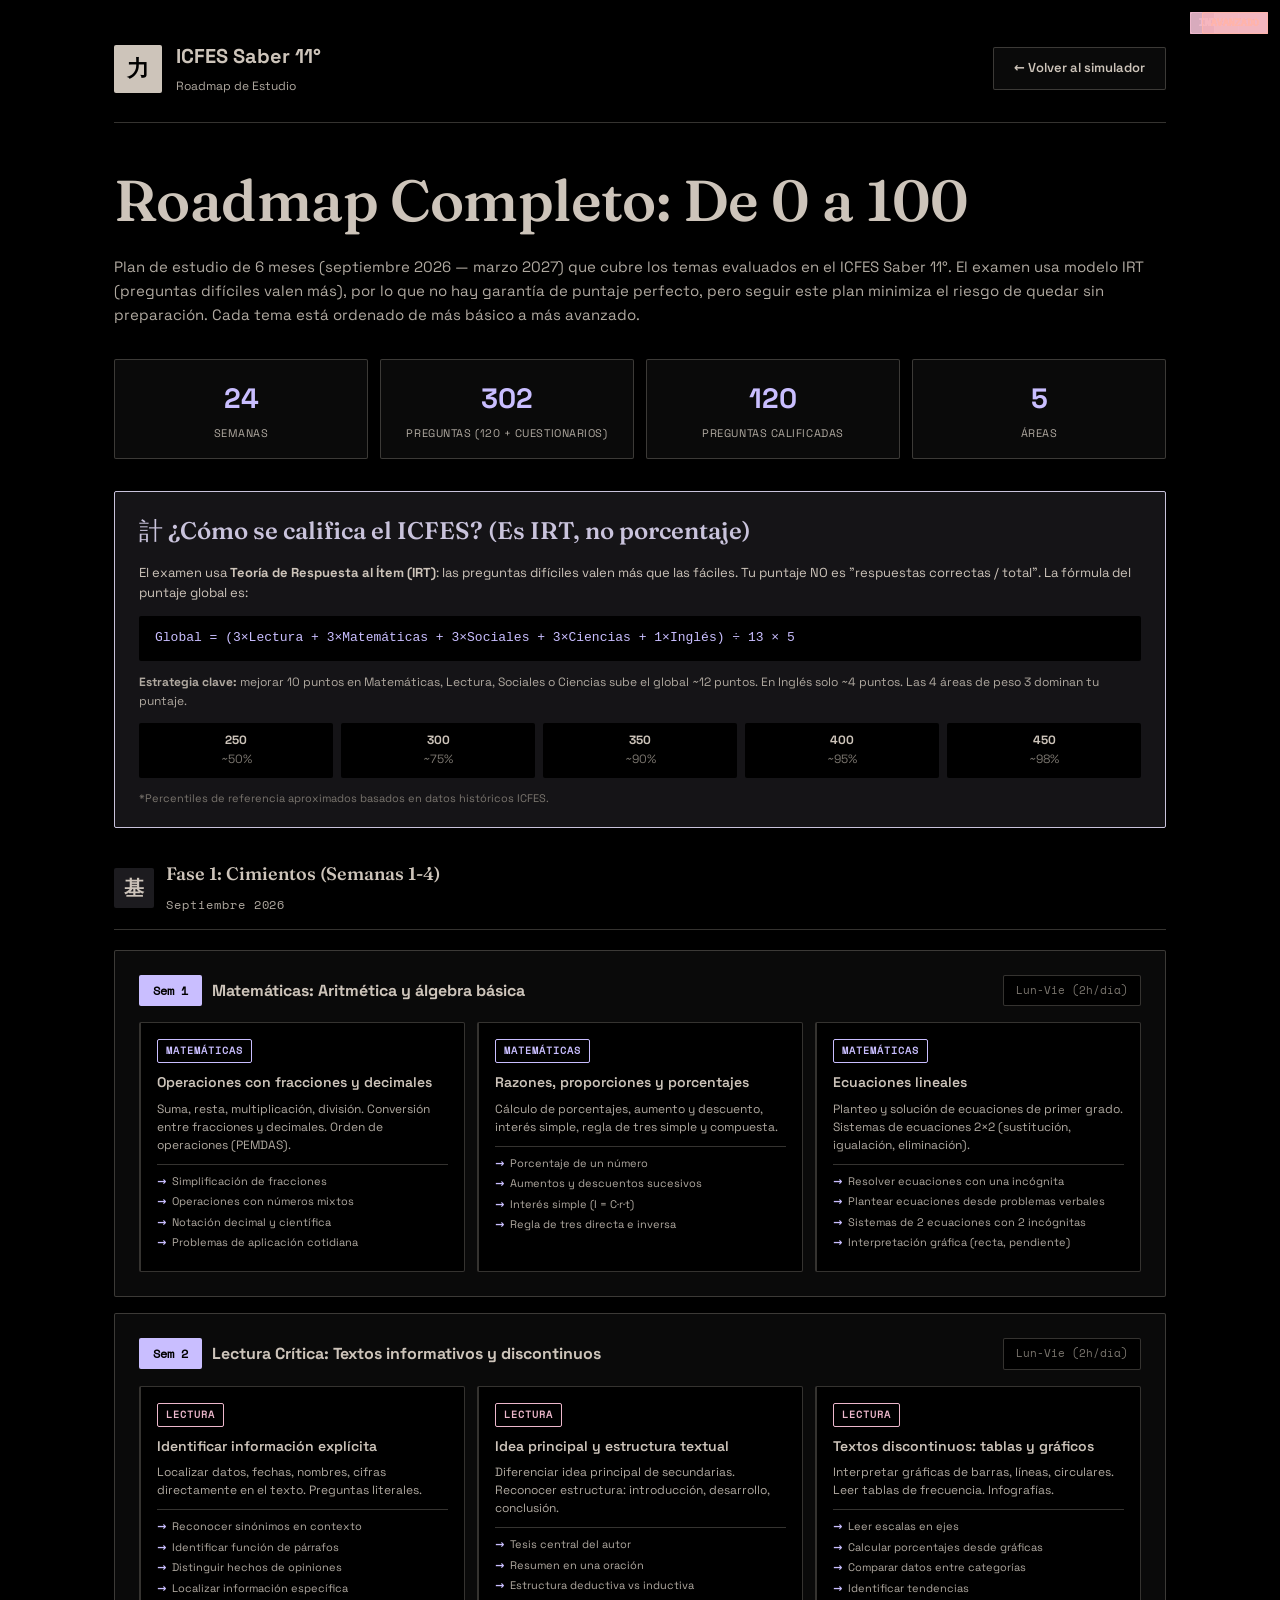
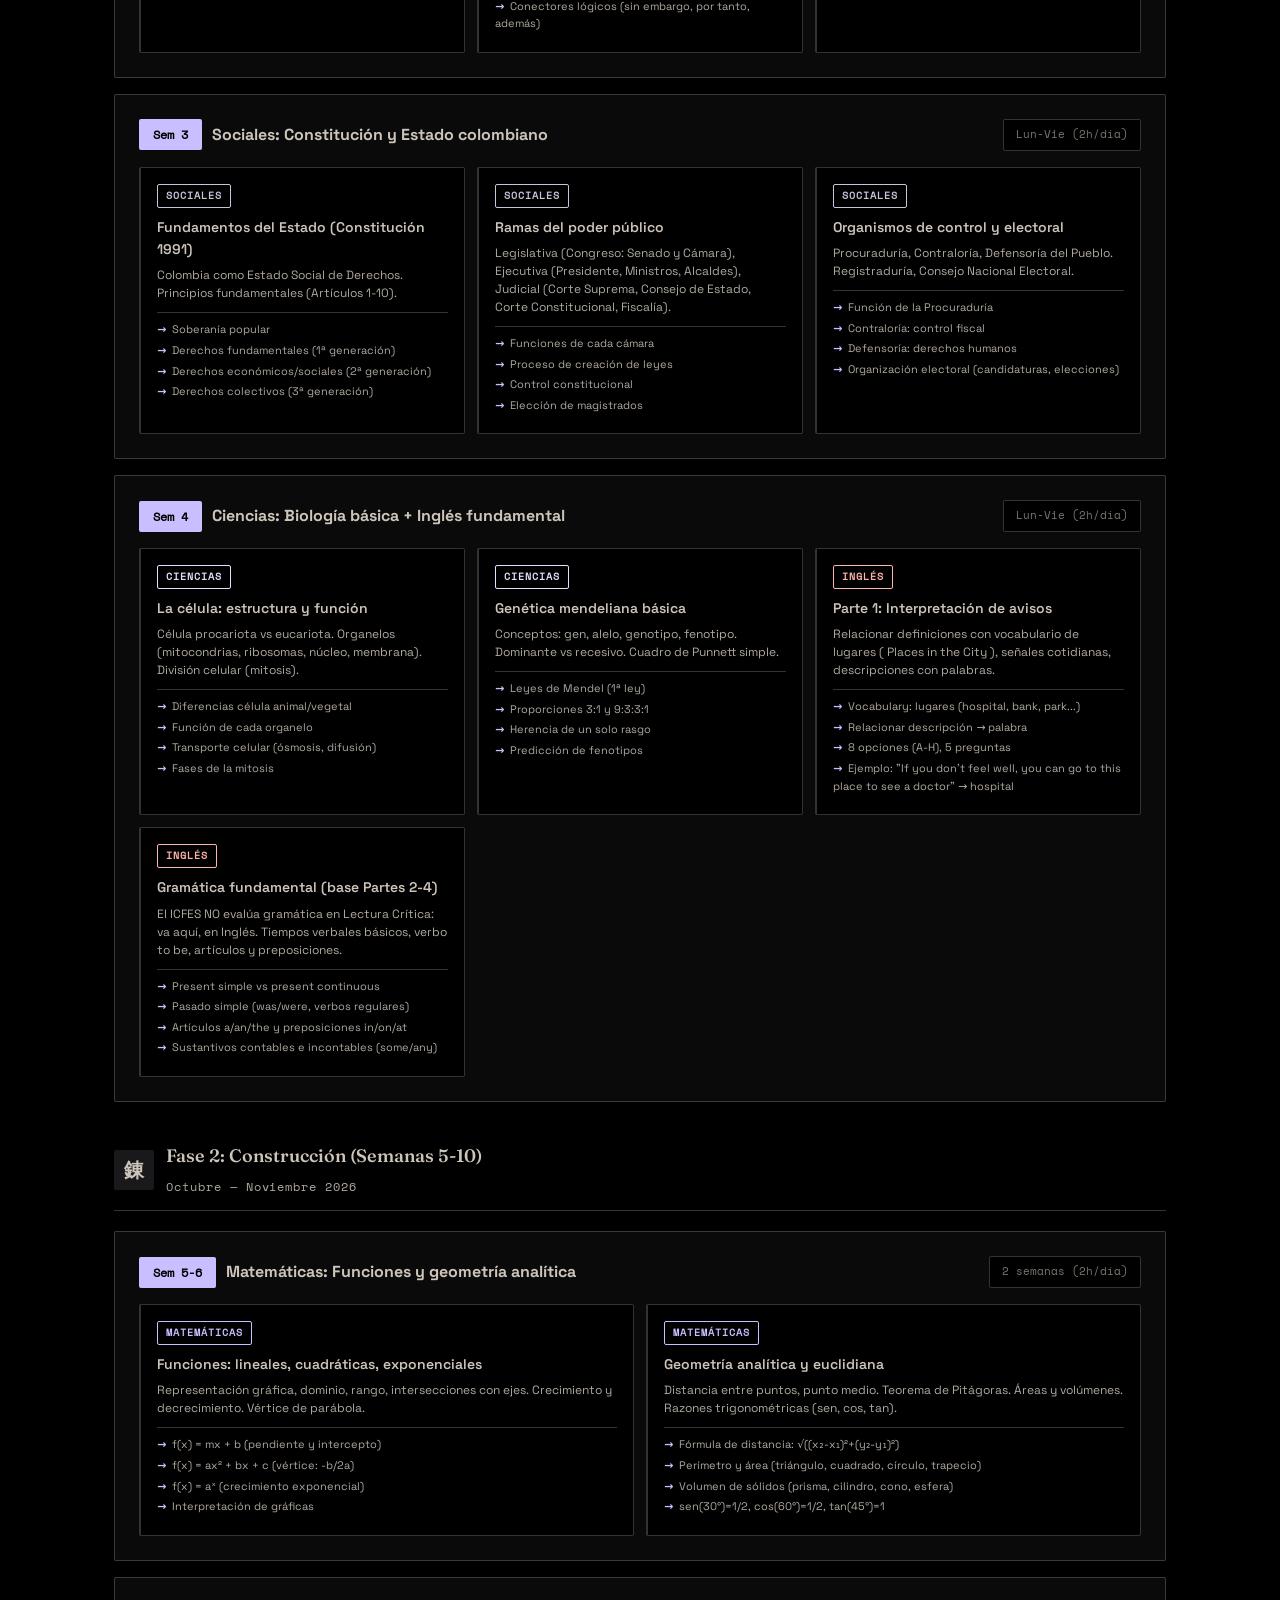
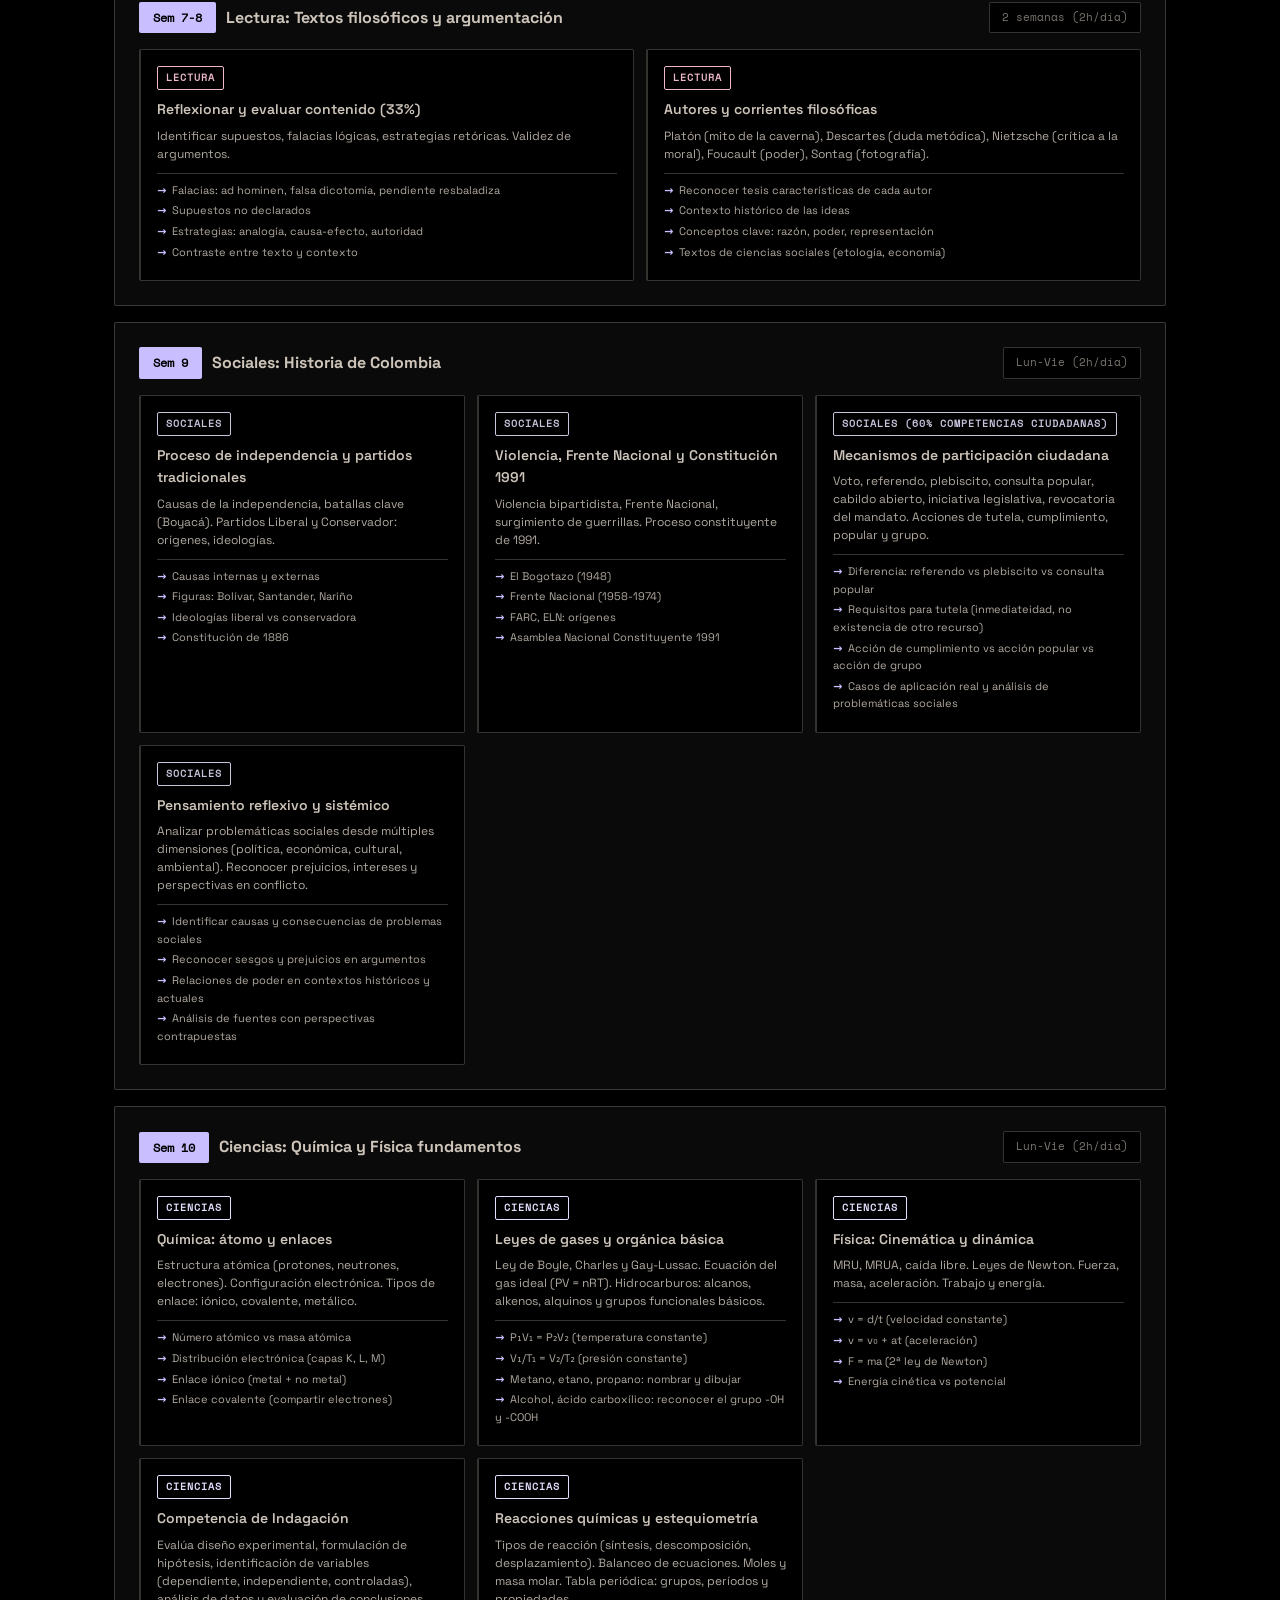
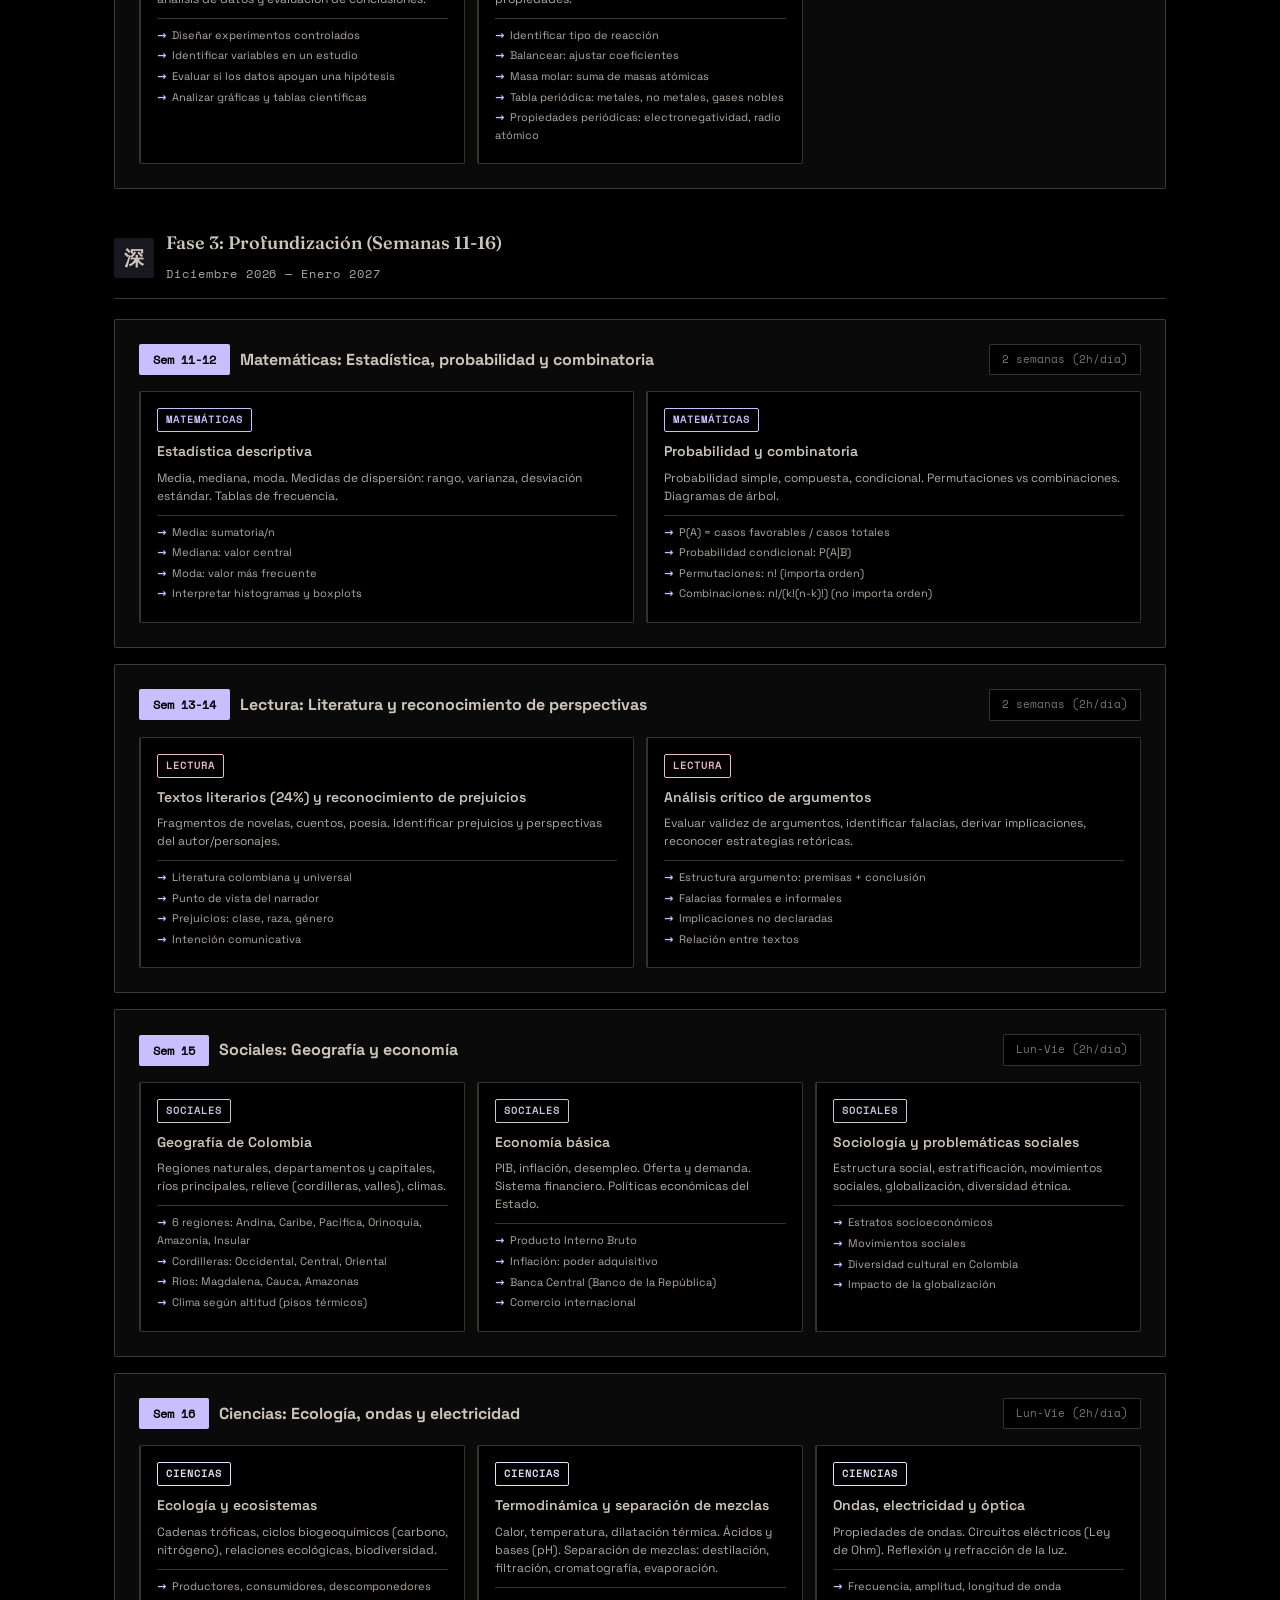
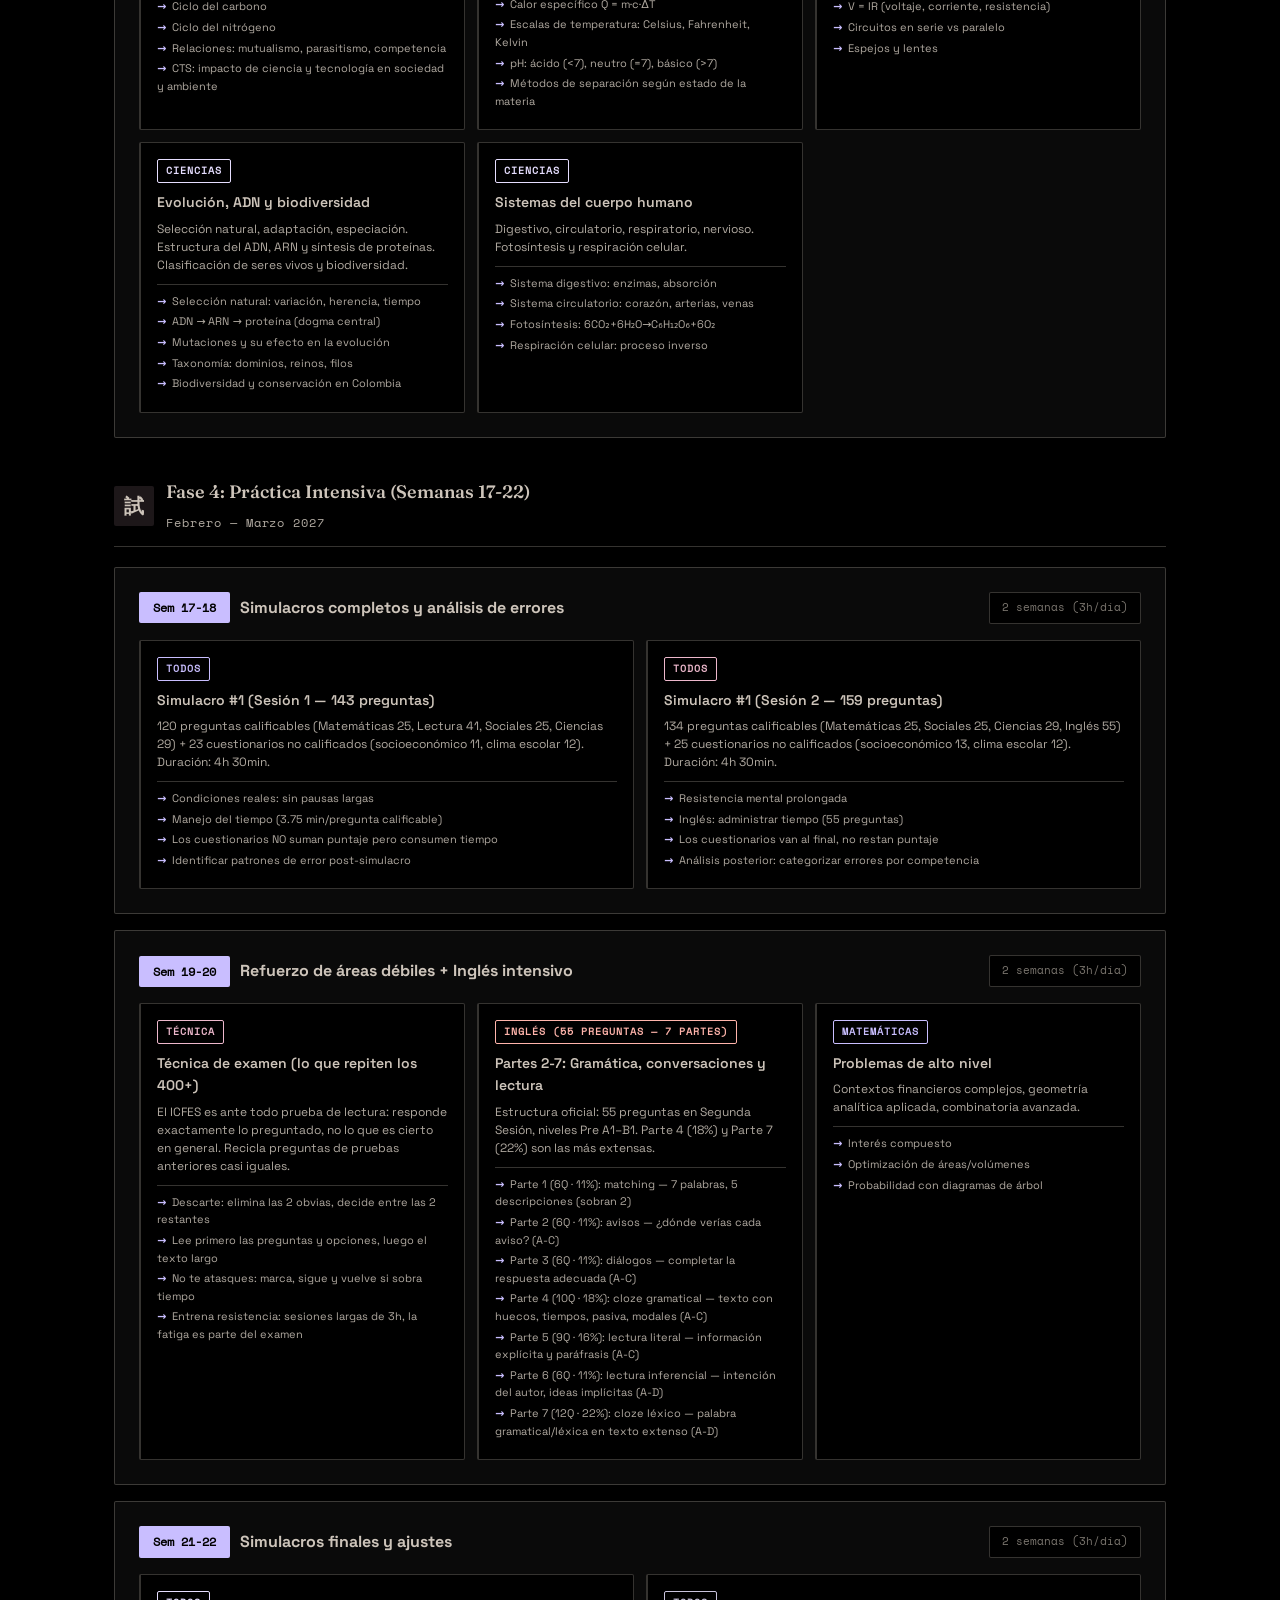
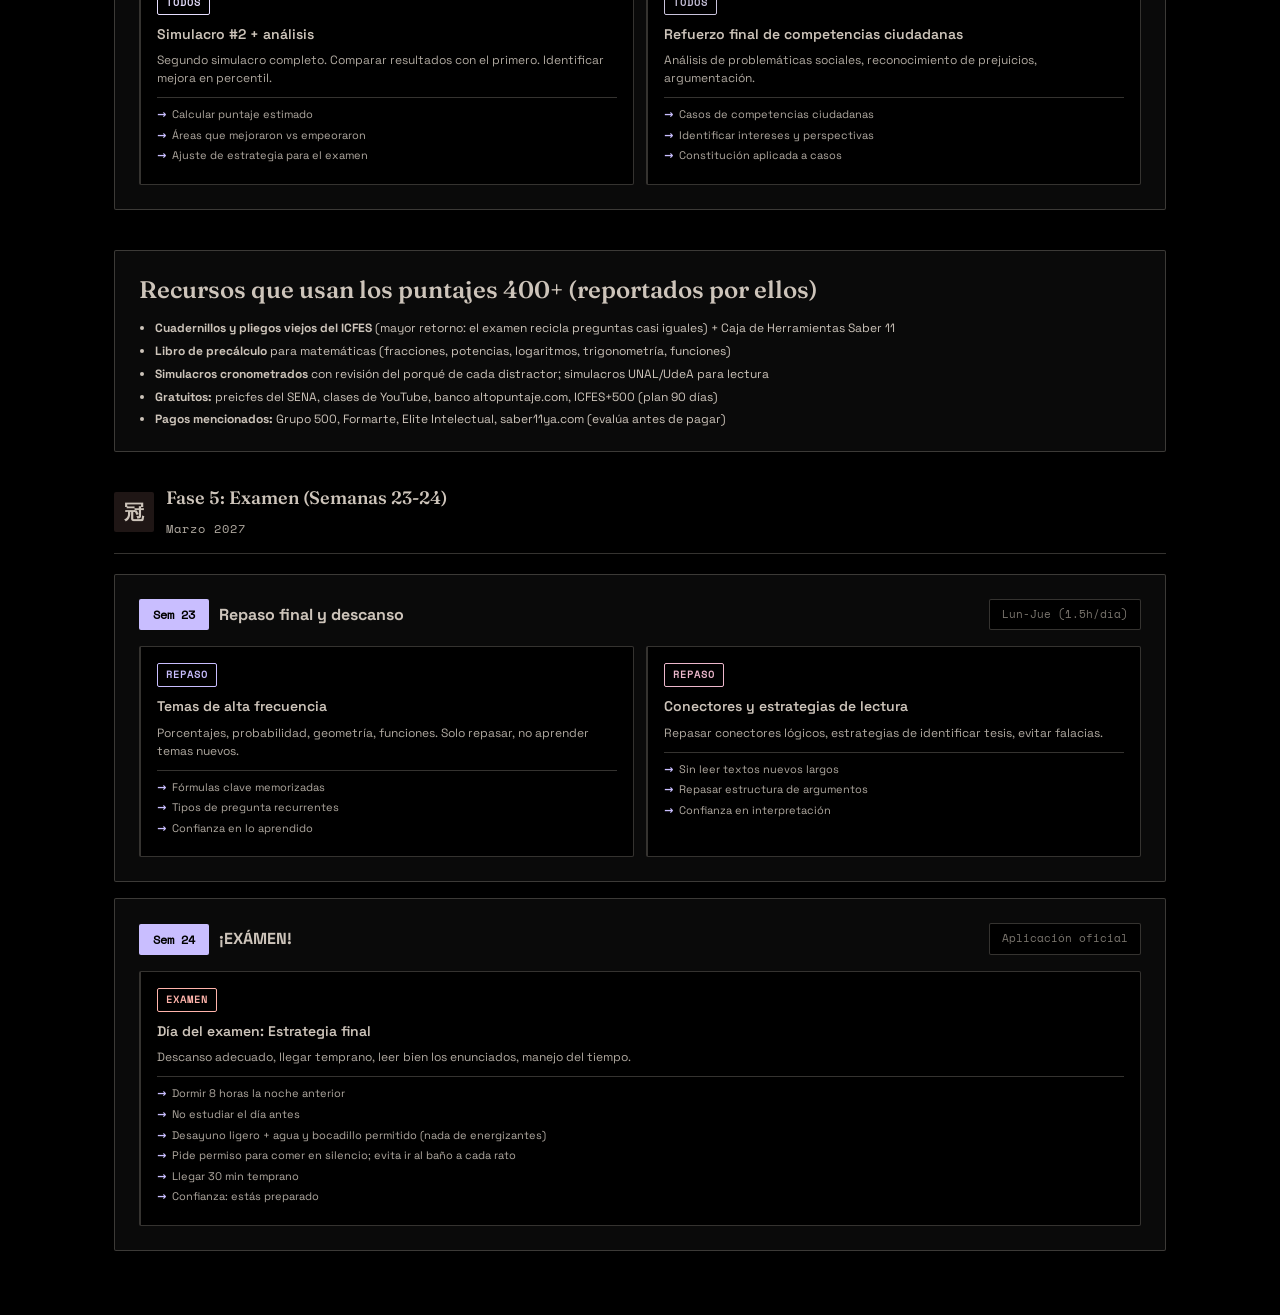
==== commit d36369a9: "style: roadmap fiel al patrón — sin colores extra, sin pills, sin ryoku/eden - fuera barras vertical" ====
--- a/roadmap.html
+++ b/roadmap.html
@@ -3,7 +3,7 @@
 <head>
 <meta charset="UTF-8">
 <meta name="viewport" content="width=device-width, initial-scale=1.0">
-<title>Roadmap ICFES Saber 11° — De 0 a 100 | Edén</title>
+<title>Roadmap ICFES Saber 11° — De 0 a 100</title>
 <link rel="icon" href="art/favicon.svg" type="image/svg+xml">
 <style>
 @font-face{font-display:swap;font-family:"Fraunces Variable";font-style:normal;font-weight:100 900;src:url(fonts/fraunces-latin.woff2) format("woff2-variations");}
@@ -17,13 +17,13 @@
 .header{display:flex;justify-content:space-between;align-items:center;padding:16px 0 24px;border-bottom:1px solid var(--border);margin-bottom:32px}
 .logo{display:flex;align-items:center;gap:14px;cursor:pointer}
 .logo:hover .logo-icon{transform:scale(1.05)}
-.logo-icon{width:48px;height:48px;background:var(--accent);border-radius:12px;display:flex;align-items:center;justify-content:center;font-size:22px;font-weight:800;color:#fff;transition:var(--transition)}
+.logo-icon{width:48px;height:48px;background:var(--text);border-radius:2px;display:flex;align-items:center;justify-content:center;font-size:22px;font-weight:800;color:#000;transition:var(--transition)}
 .logo-text h1{font-size:20px;font-weight:700}
 .logo-text span{font-size:12px;color:var(--text-muted)}
 .home-btn{padding:10px 20px;border-radius:var(--radius-sm);background:var(--card);border:1px solid var(--border);color:var(--text);font-size:13px;font-weight:600;cursor:pointer;transition:var(--transition);text-decoration:none;display:inline-flex;align-items:center;gap:8px}
 .home-btn:hover{border-color:var(--accent);background:var(--card-hover)}
 
-h2{font-family:var(--serif);font-size:clamp(2rem,1.3rem + 3vw,3.6rem);font-weight:560;letter-spacing:-.01em;margin-bottom:8px;background:linear-gradient(135deg,var(--text),var(--text-muted));-webkit-background-clip:text;-webkit-text-fill-color:transparent;background-clip:text}
+h2{font-family:var(--serif);font-size:clamp(2rem,1.3rem + 3vw,3.6rem);font-weight:560;letter-spacing:-.01em;margin-bottom:8px;color:var(--text)}
 h3{font-family:var(--serif);font-size:1.5rem;font-weight:560;margin-bottom:12px;display:flex;align-items:center;gap:8px}
 h4{font-size:15px;font-weight:700;margin-bottom:8px;color:var(--accent)}
 
@@ -35,8 +35,8 @@
 .stat .label{font-size:11px;color:var(--text-muted);text-transform:uppercase;letter-spacing:.05em;margin-top:4px}
 
 .phase{margin-bottom:40px}
-.phase-header{display:flex;align-items:center;gap:12px;margin-bottom:20px;padding-bottom:12px;border-bottom:2px solid var(--accent)}
-.phase-icon{width:40px;height:40px;border-radius:10px;display:flex;align-items:center;justify-content:center;font-size:20px}
+.phase-header{display:flex;align-items:center;gap:12px;margin-bottom:20px;padding-bottom:12px;border-bottom:1px solid var(--border)}
+.phase-icon{width:40px;height:40px;border-radius:2px;font-weight:700;display:flex;align-items:center;justify-content:center;font-size:20px}
 .phase-info h3{font-size:18px;margin-bottom:2px}
 .phase-info .phase-date{font-family:var(--mono);font-size:12px;color:var(--text-muted);letter-spacing:.08em}
 
@@ -44,40 +44,29 @@
 .week:hover{border-color:var(--accent)}
 .week-header{display:flex;justify-content:space-between;align-items:center;margin-bottom:16px}
 .week-title{display:flex;align-items:center;gap:10px}
-.week-num{background:var(--accent);color:#fff;padding:6px 14px;border-radius:20px;font-size:12px;font-weight:700}
+.week-num{background:var(--accent);color:#000;padding:6px 14px;border-radius:2px;font-family:var(--mono);font-size:12px;font-weight:700}
 .week-title h4{font-size:16px;color:var(--text);margin:0}
-.week-days{font-family:var(--mono);font-size:11px;color:var(--text-dim);background:var(--bg);padding:6px 12px;border-radius:20px}
+.week-days{font-family:var(--mono);font-size:11px;color:var(--text-dim);background:var(--bg);padding:6px 12px;border-radius:2px;border:1px solid var(--border)}
 
 .topics-grid{display:grid;grid-template-columns:repeat(auto-fit,minmax(280px,1fr));gap:12px}
-.topic{background:var(--bg);border:1px solid var(--border);border-radius:var(--radius-sm);padding:16px;position:relative;overflow:hidden}
-.topic::before{content:'';position:absolute;top:0;left:0;width:3px;height:100%}
-.topic.math::before{background:#c9beff}
-.topic.lectura::before{background:#edb8cc}
-.topic.sociales::before{background:#c9c3dc}
-.topic.ciencias::before{background:#e6deff}
-.topic.ingles::before{background:#ffb4ab}
+.topic{background:var(--bg);border:1px solid var(--border);border-left:2px solid var(--border);border-radius:var(--radius-sm);padding:16px}
 
 .topic-header{display:flex;justify-content:space-between;align-items:center;margin-bottom:8px}
-.topic-area{font-size:10px;font-weight:700;text-transform:uppercase;letter-spacing:.1em;padding:3px 8px;border-radius:12px}
-.topic-area.math{background:rgba(201,190,255,.12);color:#c9beff}
-.topic-area.lectura{background:rgba(237,184,204,.12);color:#edb8cc}
-.topic-area.sociales{background:rgba(201,195,220,.12);color:#c9c3dc}
-.topic-area.ciencias{background:rgba(230,222,255,.12);color:#e6deff}
-.topic-area.ingles{background:rgba(255,180,171,.12);color:#ffb4ab}
+.topic-area{font-family:var(--mono);font-size:10px;font-weight:700;text-transform:uppercase;letter-spacing:.1em;padding:3px 8px;border-radius:2px;border:1px solid currentColor;background:transparent} .topic-area.math{color:#c9beff} .topic-area.lectura{color:#edb8cc} .topic-area.sociales{color:#c9c3dc} .topic-area.ciencias{color:#e6deff} .topic-area.ingles{color:#ffb4ab}
 
 .topic-title{font-size:14px;font-weight:600;margin-bottom:6px}
 .topic-desc{font-size:12px;color:var(--text-muted);line-height:1.5;margin-bottom:10px}
-.topic-skills{font-size:11px;color:var(--text-dim)}
+.topic-skills{font-size:11px;color:var(--text-muted)}
 .topic-skills li{margin-bottom:3px;list-style:none}
 .topic-skills li::before{content:'•';color:var(--accent);margin-right:6px}
 
-.level-badge{position:absolute;top:12px;right:12px;font-size:9px;font-weight:700;padding:3px 8px;border-radius:10px;text-transform:uppercase}
+.level-badge{position:absolute;top:12px;right:12px;font-family:var(--mono);font-size:9px;font-weight:700;padding:3px 8px;border-radius:2px;border:1px solid currentColor;text-transform:uppercase}
 .level-1{background:var(--success-bg);color:var(--success)}
 .level-2{background:var(--warning-bg);color:var(--warning)}
 .level-3{background:var(--danger-bg);color:var(--danger)}
 
 .skills-list{margin-top:8px;padding-top:8px;border-top:1px solid var(--border)}
-.skills-list li{margin-bottom:3px;list-style:none;font-size:11px;color:var(--text-dim)}
+.skills-list li{margin-bottom:3px;list-style:none;font-size:11px;color:var(--text-muted)}
 .skills-list li::before{content:'→';color:var(--accent);margin-right:6px;font-weight:700}
 
 .checkbox-group{display:flex;gap:8px;flex-wrap:wrap;margin-top:12px}
@@ -97,10 +86,10 @@
 <div class="container">
   <div class="header">
     <div class="logo" onclick="window.location.href='index.html'">
-      <div class="logo-icon">E</div>
+      <div class="logo-icon">力</div>
       <div class="logo-text">
         <h1>ICFES Saber 11°</h1>
-        <span>Roadmap de Estudio — Edén</span>
+        <span>Roadmap de Estudio</span>
       </div>
     </div>
     <a href="index.html" class="home-btn">← Volver al simulador</a>
